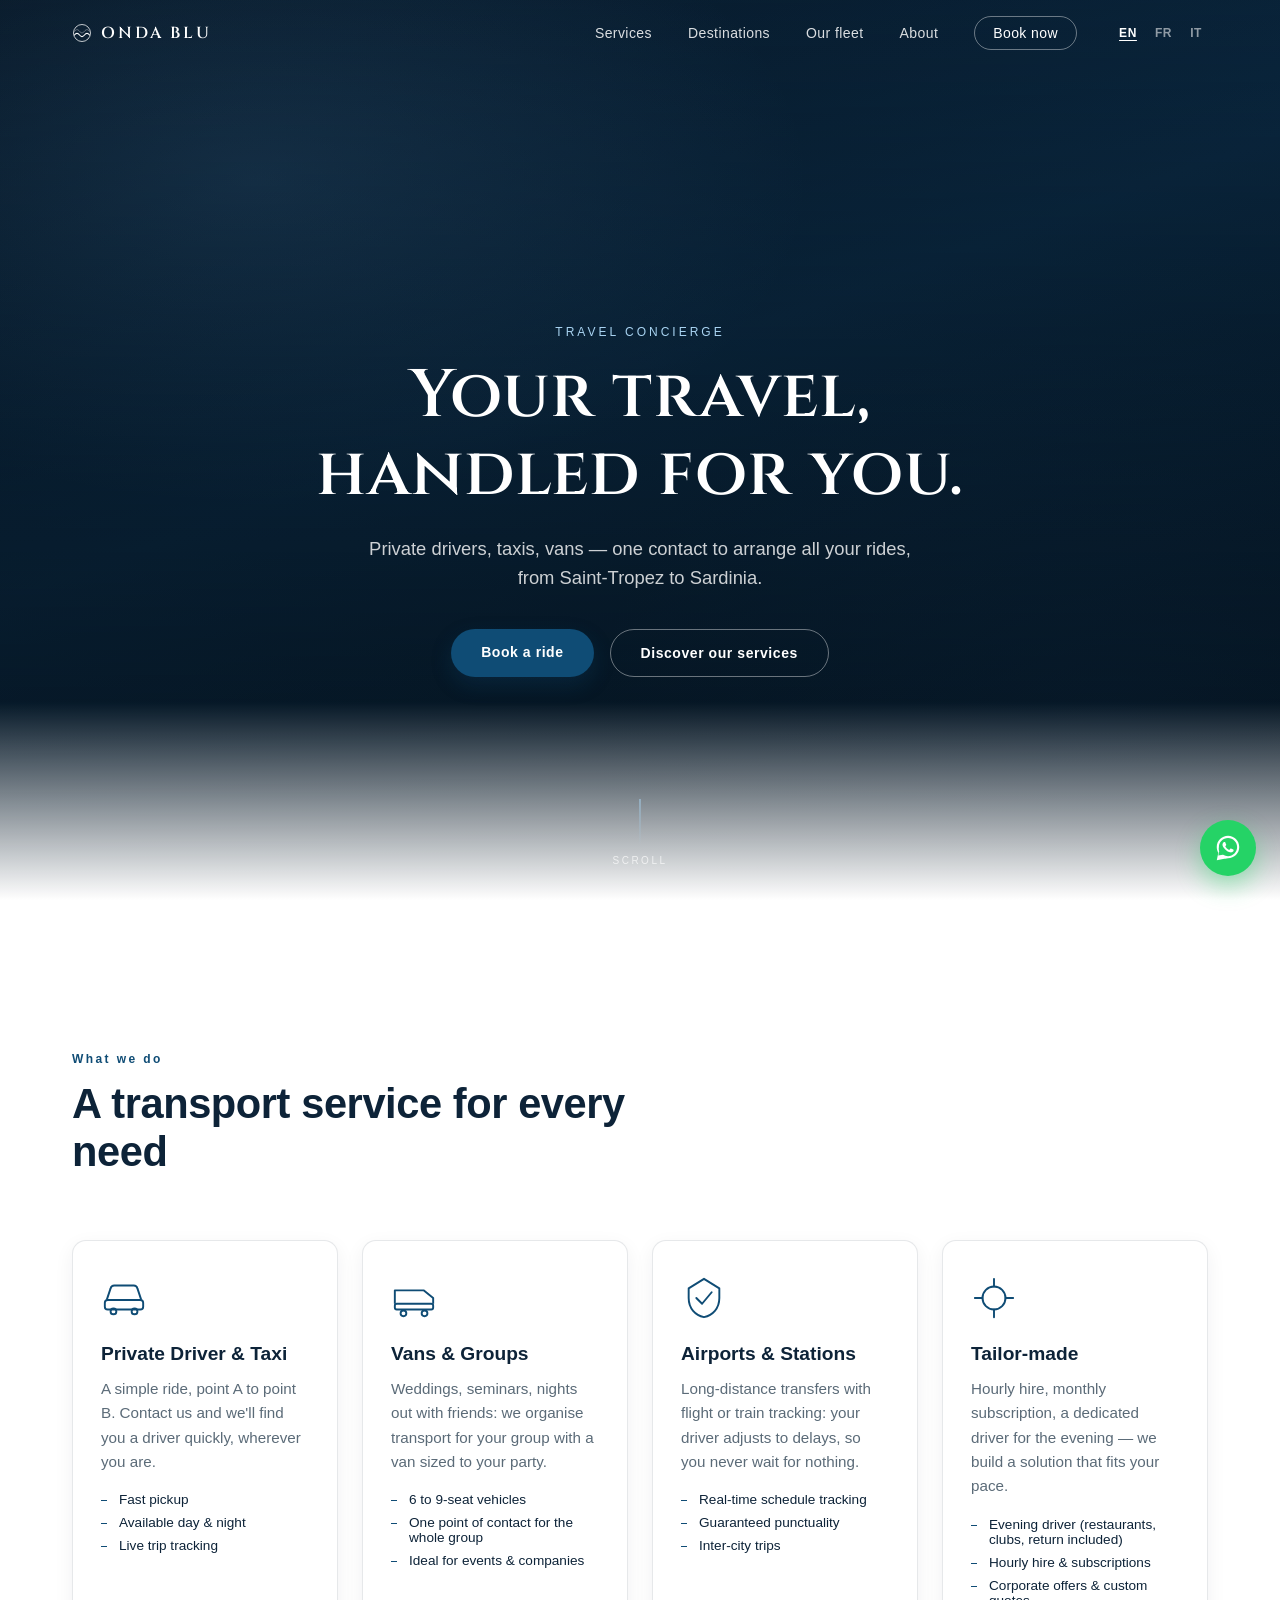
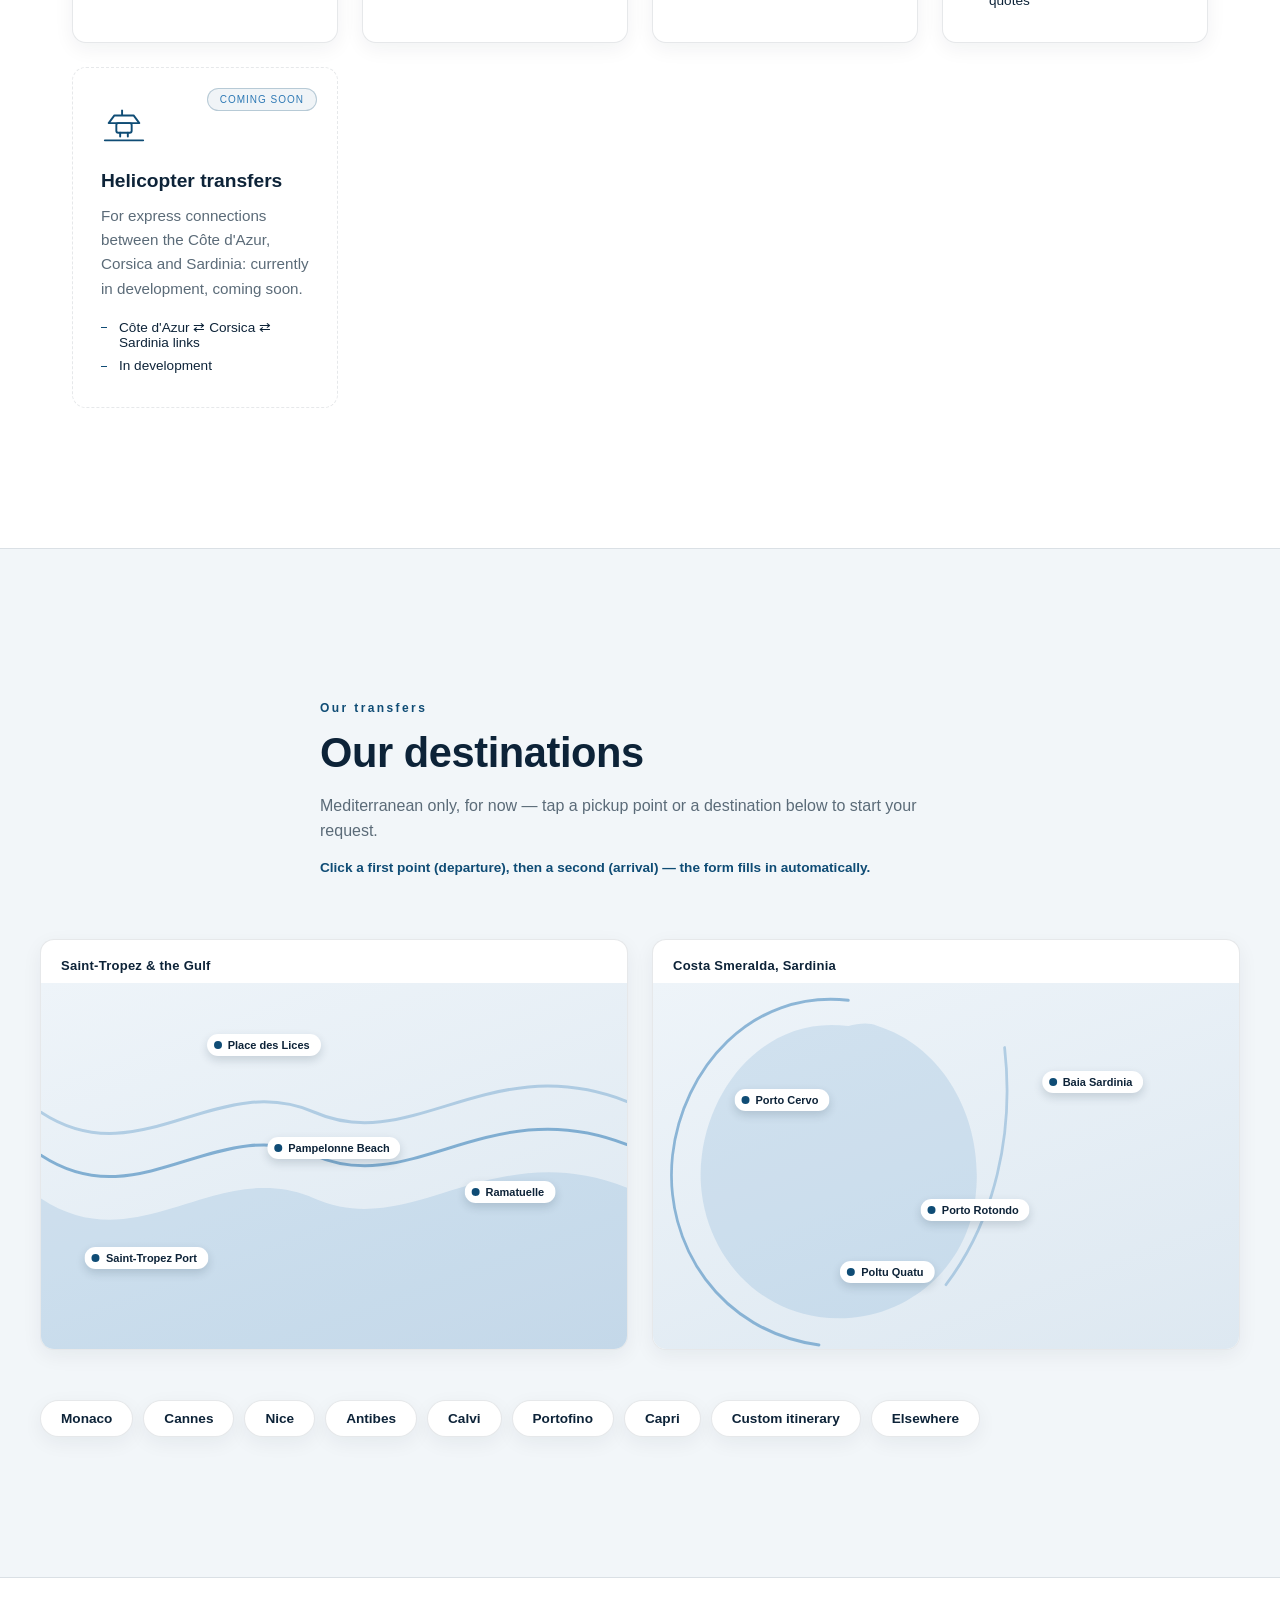
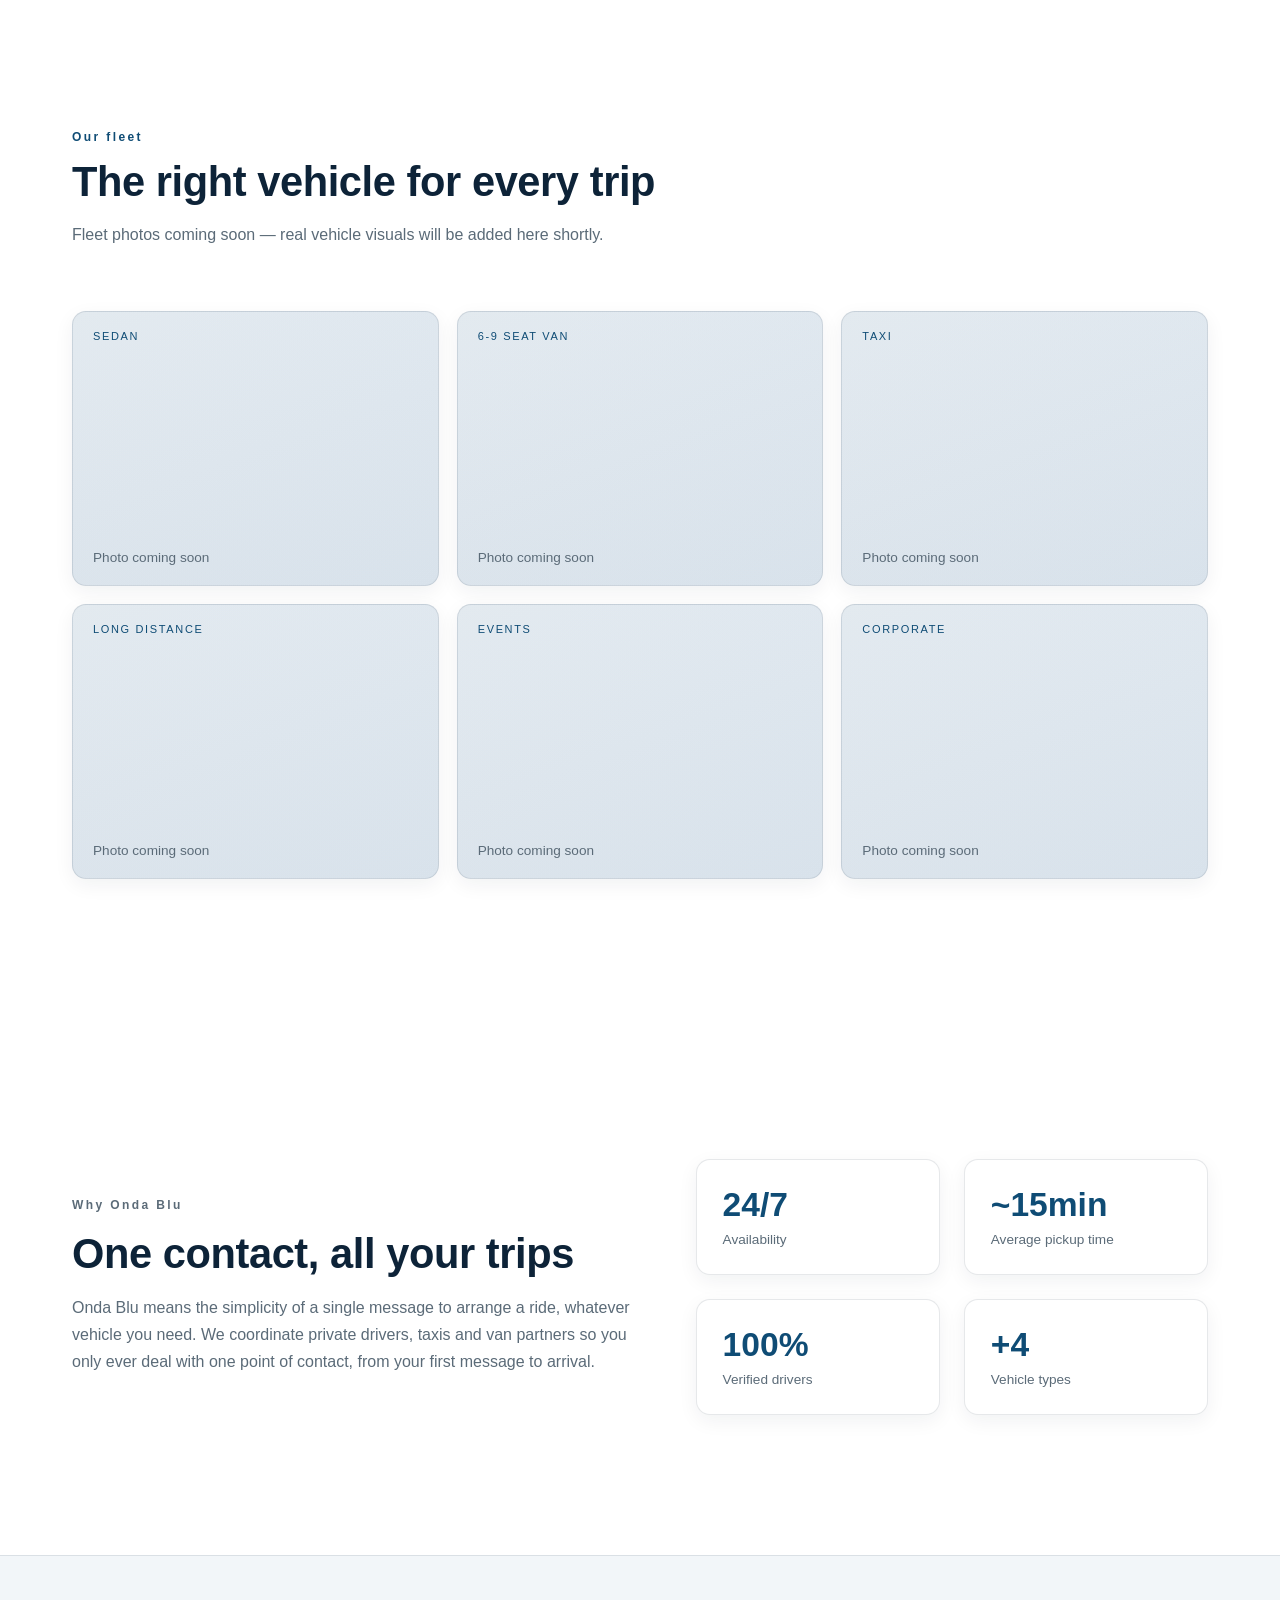
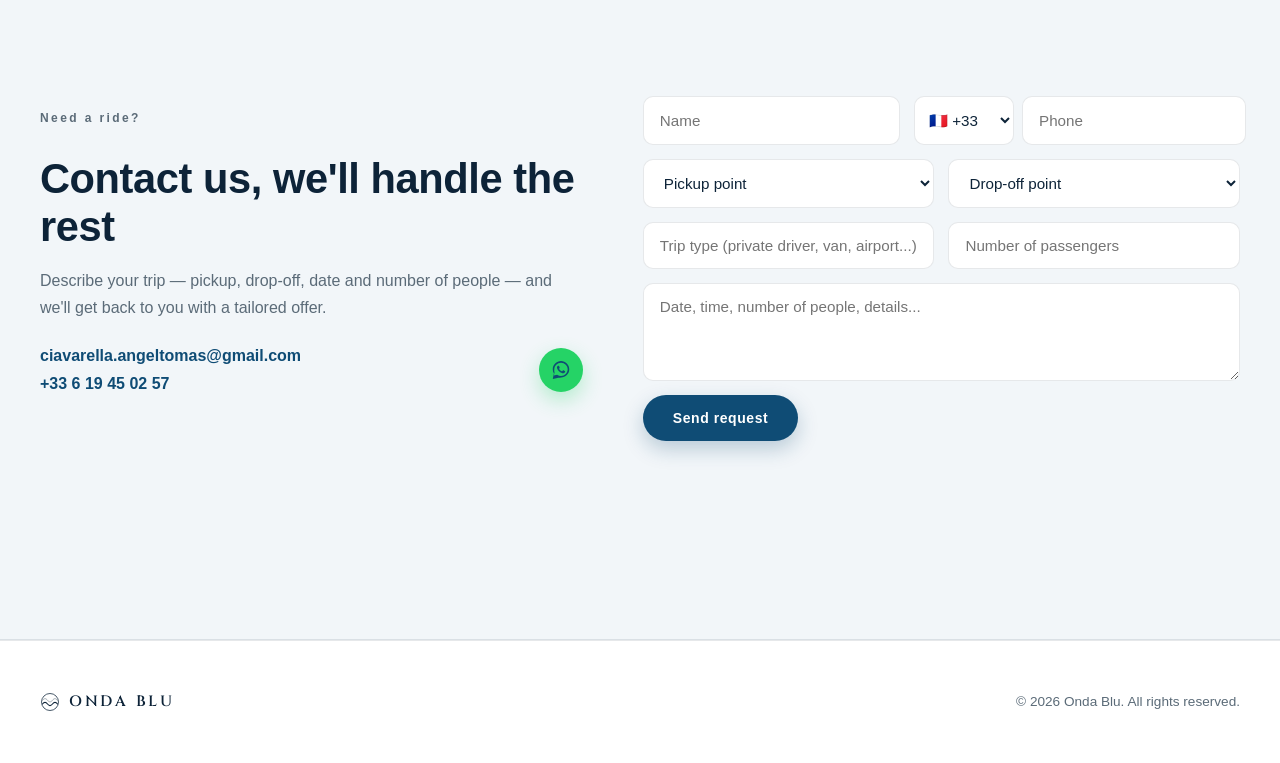
==== index.html @ b395321d "Add illustrated destination maps and zoom-to-point effect Restore a hand-drawn nautical style for th" ====
<!DOCTYPE html>
<html lang="en">
<head>
<meta charset="UTF-8">
<meta name="viewport" content="width=device-width, initial-scale=1.0">
<title>Onda Blu — Travel Concierge</title>
<meta name="description" content="Onda Blu: one contact to arrange all your rides — private driver, taxi, van, airport and long-distance transfers across the Mediterranean.">
<link rel="icon" href="data:,">
<link rel="preconnect" href="https://fonts.googleapis.com">
<link rel="preconnect" href="https://fonts.gstatic.com" crossorigin>
<link href="https://fonts.googleapis.com/css2?family=Cinzel:wght@500;600;700&display=swap" rel="stylesheet">
<link rel="stylesheet" href="css/style.css">
</head>
<body>

<nav id="navbar">
  <div class="nav-inner">
    <a href="#home" class="logo">
      <svg class="logo-mark" viewBox="0 0 40 40" fill="none"><circle cx="20" cy="20" r="17" stroke="currentColor" stroke-width="1.5"/><path d="M5 24c3.3-4.3 6.7-4.3 10 0s6.7 4.3 10 0 6.7-4.3 10 0" stroke="currentColor" stroke-width="2.1" fill="none" stroke-linecap="round"/><path d="M5 16.5c3.3-4.3 6.7-4.3 10 0s6.7 4.3 10 0 6.7-4.3 10 0" stroke="currentColor" stroke-width="1.4" fill="none" stroke-linecap="round" opacity="0.5"/></svg>
      ONDA BLU
    </a>
    <button id="nav-toggle" aria-label="Open menu">
      <span></span><span></span><span></span>
    </button>
    <ul id="nav-links">
      <li><a href="#services" data-i18n="nav.services">Services</a></li>
      <li><a href="#destinations" data-i18n="nav.destinations">Destinations</a></li>
      <li><a href="#flotte" data-i18n="nav.fleet">Our fleet</a></li>
      <li><a href="#about" data-i18n="nav.about">About</a></li>
      <li><a href="#contact" class="nav-cta" data-i18n="nav.cta">Book now</a></li>
      <li class="lang-switch">
        <button class="lang-btn" data-lang="en">EN</button>
        <button class="lang-btn" data-lang="fr">FR</button>
        <button class="lang-btn" data-lang="it">IT</button>
      </li>
    </ul>
  </div>
</nav>

<header id="home" class="hero">
  <div class="hero-bg" id="hero-bg"></div>
  <div class="hero-overlay"></div>
  <div class="hero-content">
    <p class="hero-kicker reveal" data-i18n="hero.kicker">TRAVEL CONCIERGE</p>
    <h1 class="reveal" data-i18n="hero.h1" data-i18n-html="1">Your travel,<br>handled for you.</h1>
    <p class="hero-sub reveal" data-i18n="hero.sub">Private drivers, taxis, vans — one contact to arrange all your
      rides, from Saint-Tropez to Sardinia.</p>
    <div class="hero-actions reveal">
      <a href="#contact" class="btn btn-primary" data-i18n="hero.btnPrimary">Book a ride</a>
      <a href="#services" class="btn btn-ghost" data-i18n="hero.btnGhost">Discover our services</a>
    </div>
  </div>
  <a href="#services" class="scroll-cue" aria-label="Scroll">
    <span class="scroll-line"></span>
    <span class="scroll-text" data-i18n="hero.scroll">SCROLL</span>
  </a>
</header>

<main>

  <section id="services" class="section">
    <div class="section-head reveal">
      <p class="eyebrow" data-i18n="services.eyebrow">What we do</p>
      <h2 data-i18n="services.h2">A transport service for every need</h2>
    </div>

    <div class="services-grid">

      <article class="service-card reveal">
        <div class="service-icon">
          <svg viewBox="0 0 48 48" fill="none"><path d="M6 26l4-12a4 4 0 0 1 4-3h20a4 4 0 0 1 4 3l4 12" stroke="currentColor" stroke-width="2" stroke-linejoin="round"/><rect x="4" y="26" width="40" height="10" rx="3" stroke="currentColor" stroke-width="2"/><circle cx="13" cy="38" r="3" stroke="currentColor" stroke-width="2"/><circle cx="35" cy="38" r="3" stroke="currentColor" stroke-width="2"/></svg>
        </div>
        <h3 data-i18n="services.card1.title">Private Driver &amp; Taxi</h3>
        <p data-i18n="services.card1.desc">A simple ride, point A to point B. Contact us and we'll find you a
          driver quickly, wherever you are.</p>
        <ul class="service-list">
          <li data-i18n="services.card1.li1">Fast pickup</li>
          <li data-i18n="services.card1.li2">Available day &amp; night</li>
          <li data-i18n="services.card1.li3">Live trip tracking</li>
        </ul>
      </article>

      <article class="service-card reveal">
        <div class="service-icon">
          <svg viewBox="0 0 48 48" fill="none"><path d="M4 30V16h30l10 8v6" stroke="currentColor" stroke-width="2" stroke-linejoin="round"/><rect x="4" y="30" width="40" height="6" rx="2" stroke="currentColor" stroke-width="2"/><circle cx="13" cy="40" r="3" stroke="currentColor" stroke-width="2"/><circle cx="35" cy="40" r="3" stroke="currentColor" stroke-width="2"/></svg>
        </div>
        <h3 data-i18n="services.card2.title">Vans &amp; Groups</h3>
        <p data-i18n="services.card2.desc">Weddings, seminars, nights out with friends: we organise transport for
          your group with a van sized to your party.</p>
        <ul class="service-list">
          <li data-i18n="services.card2.li1">6 to 9-seat vehicles</li>
          <li data-i18n="services.card2.li2">One point of contact for the whole group</li>
          <li data-i18n="services.card2.li3">Ideal for events &amp; companies</li>
        </ul>
      </article>

      <article class="service-card reveal">
        <div class="service-icon">
          <svg viewBox="0 0 48 48" fill="none"><path d="M24 4l16 10v10c0 11-7 18-16 20-9-2-16-9-16-20V14z" stroke="currentColor" stroke-width="2" stroke-linejoin="round"/><path d="M16 24l6 6 10-12" stroke="currentColor" stroke-width="2" stroke-linecap="round" stroke-linejoin="round"/></svg>
        </div>
        <h3 data-i18n="services.card3.title">Airports &amp; Stations</h3>
        <p data-i18n="services.card3.desc">Long-distance transfers with flight or train tracking: your driver
          adjusts to delays, so you never wait for nothing.</p>
        <ul class="service-list">
          <li data-i18n="services.card3.li1">Real-time schedule tracking</li>
          <li data-i18n="services.card3.li2">Guaranteed punctuality</li>
          <li data-i18n="services.card3.li3">Inter-city trips</li>
        </ul>
      </article>

      <article class="service-card reveal">
        <div class="service-icon">
          <svg viewBox="0 0 48 48" fill="none"><path d="M24 4v8M24 36v8M4 24h8M36 24h8" stroke="currentColor" stroke-width="2" stroke-linecap="round"/><circle cx="24" cy="24" r="12" stroke="currentColor" stroke-width="2"/></svg>
        </div>
        <h3 data-i18n="services.card4.title">Tailor-made</h3>
        <p data-i18n="services.card4.desc">Hourly hire, monthly subscription, a dedicated driver for the evening
          — we build a solution that fits your pace.</p>
        <ul class="service-list">
          <li data-i18n="services.card4.li1">Evening driver (restaurants, clubs, return included)</li>
          <li data-i18n="services.card4.li2">Hourly hire &amp; subscriptions</li>
          <li data-i18n="services.card4.li3">Corporate offers &amp; custom quotes</li>
        </ul>
      </article>

      <article class="service-card service-card-soon reveal">
        <span class="badge-soon" data-i18n="services.card5.badge">Coming soon</span>
        <div class="service-icon">
          <svg viewBox="0 0 48 48" fill="none"><path d="M22 8v6M14 14h20l6 8H8l6-8z" stroke="currentColor" stroke-width="2" stroke-linejoin="round"/><rect x="16" y="22" width="16" height="10" rx="2" stroke="currentColor" stroke-width="2"/><path d="M4 40h40M20 32v4M28 32v4" stroke="currentColor" stroke-width="2" stroke-linecap="round"/></svg>
        </div>
        <h3 data-i18n="services.card5.title">Helicopter transfers</h3>
        <p data-i18n="services.card5.desc">For express connections between the Côte d'Azur, Corsica and Sardinia:
          currently in development, coming soon.</p>
        <ul class="service-list">
          <li data-i18n="services.card5.li1">Côte d'Azur ⇄ Corsica ⇄ Sardinia links</li>
          <li data-i18n="services.card5.li2">In development</li>
        </ul>
      </article>

    </div>
  </section>

  <section id="destinations" class="section section-dark">
    <div class="section-head reveal">
      <p class="eyebrow" data-i18n="destinations.eyebrow">Our transfers</p>
      <h2 data-i18n="destinations.h2">Our destinations</h2>
      <p class="section-sub" data-i18n="destinations.sub">Mediterranean only, for now — tap a pickup point or a
        destination below to start your request.</p>
      <p class="section-hint" id="route-hint" data-i18n="destinations.hint">Click a first point (departure), then a
        second (arrival) — the form fills in automatically.</p>
    </div>

    <div class="maps-grid">

      <div class="map-panel reveal">
        <p class="map-panel-title" data-i18n="map.sttropez.title">Saint-Tropez &amp; the Gulf</p>
        <div class="map-panel-body">
          <svg class="map-bg" viewBox="0 0 300 170" preserveAspectRatio="none">
            <path class="map-land" d="M0,100 C50,130 90,80 140,100 C190,120 230,70 300,95 L300,170 L0,170 Z"/>
            <path class="map-contour" d="M0,80 C50,110 90,60 140,80 C190,100 230,50 300,75" opacity="0.55"/>
            <path class="map-contour" d="M0,60 C50,90 90,40 140,60 C190,80 230,30 300,55" opacity="0.3"/>
          </svg>
          <svg class="map-route" viewBox="0 0 300 170" preserveAspectRatio="none"></svg>
          <div class="map-pins">
            <button type="button" class="map-pin" style="left:18%;top:78%"><i></i><span data-i18n="map.sttropez.pin1">Saint-Tropez Port</span></button>
            <button type="button" class="map-pin" style="left:50%;top:48%"><i></i><span data-i18n="map.sttropez.pin2">Pampelonne Beach</span></button>
            <button type="button" class="map-pin" style="left:38%;top:20%"><i></i><span data-i18n="map.sttropez.pin3">Place des Lices</span></button>
            <button type="button" class="map-pin" style="left:80%;top:60%"><i></i><span data-i18n="map.sttropez.pin4">Ramatuelle</span></button>
          </div>
        </div>
      </div>

      <div class="map-panel reveal">
        <p class="map-panel-title" data-i18n="map.sardinia.title">Costa Smeralda, Sardinia</p>
        <div class="map-panel-body">
          <svg class="map-bg" viewBox="0 0 300 170" preserveAspectRatio="none">
            <path class="map-land" d="M100,20 C60,15 30,45 25,80 C20,115 45,150 85,155 C125,160 160,135 165,100 C170,65 150,30 115,20 C110,18 105,19 100,20 Z"/>
            <path class="map-contour" d="M100,8 C50,3 15,40 10,80 C5,122 35,162 85,168" opacity="0.5"/>
            <path class="map-contour" d="M180,30 C185,70 175,110 150,140" opacity="0.3"/>
          </svg>
          <svg class="map-route" viewBox="0 0 300 170" preserveAspectRatio="none"></svg>
          <div class="map-pins">
            <button type="button" class="map-pin" style="left:22%;top:35%"><i></i><span data-i18n="map.sardinia.pin1">Porto Cervo</span></button>
            <button type="button" class="map-pin" style="left:55%;top:65%"><i></i><span data-i18n="map.sardinia.pin2">Porto Rotondo</span></button>
            <button type="button" class="map-pin" style="left:75%;top:30%"><i></i><span data-i18n="map.sardinia.pin3">Baia Sardinia</span></button>
            <button type="button" class="map-pin" style="left:40%;top:82%"><i></i><span data-i18n="map.sardinia.pin4">Poltu Quatu</span></button>
          </div>
        </div>
      </div>

    </div>

    <p class="route-summary" id="route-summary" aria-live="polite"></p>
    <a class="route-whatsapp-btn" id="route-whatsapp" href="#" target="_blank" rel="noopener" style="display:none">
      <svg viewBox="0 0 32 32" fill="currentColor" aria-hidden="true"><path d="M16.02 3C9.4 3 4 8.37 4 15c0 2.23.62 4.32 1.68 6.11L4 29l8.1-1.63A11.9 11.9 0 0 0 16.02 27C22.63 27 28 21.63 28 15S22.63 3 16.02 3zm0 21.7c-1.9 0-3.68-.5-5.22-1.4l-.37-.22-4.8.97 1-4.68-.24-.38A9.63 9.63 0 0 1 6.3 15c0-5.36 4.36-9.7 9.72-9.7 5.36 0 9.7 4.34 9.7 9.7 0 5.36-4.34 9.7-9.7 9.7zm5.3-7.25c-.29-.15-1.71-.85-1.98-.94-.27-.1-.46-.15-.66.14-.2.29-.75.94-.92 1.13-.17.2-.34.22-.63.08-.29-.15-1.22-.45-2.32-1.44-.86-.76-1.44-1.7-1.6-1.99-.17-.29-.02-.44.13-.59.13-.13.29-.34.44-.51.15-.17.2-.29.29-.48.1-.2.05-.37-.02-.51-.07-.15-.66-1.6-.9-2.19-.24-.57-.48-.5-.66-.5-.17-.01-.37-.01-.56-.01s-.51.07-.78.37c-.27.29-1.02 1-1.02 2.45s1.05 2.84 1.19 3.04c.15.2 2.07 3.16 5.02 4.43.7.3 1.25.48 1.68.62.7.22 1.34.19 1.85.11.56-.08 1.71-.7 1.95-1.37.24-.68.24-1.26.17-1.38-.07-.12-.26-.19-.55-.34z"/></svg>
      <span data-i18n="route.whatsappCta">Send this request on WhatsApp</span>
    </a>

    <div class="dest-chips">
      <button type="button" class="dest-chip" data-select-to="Monaco">Monaco</button>
      <button type="button" class="dest-chip" data-select-to="Cannes">Cannes</button>
      <button type="button" class="dest-chip" data-select-to="Nice">Nice</button>
      <button type="button" class="dest-chip" data-select-to="Antibes">Antibes</button>
      <button type="button" class="dest-chip" data-select-to="Calvi">Calvi</button>
      <button type="button" class="dest-chip" data-select-to="Portofino">Portofino</button>
      <button type="button" class="dest-chip" data-select-to="Capri">Capri</button>
      <button type="button" class="dest-chip" data-fill-subject data-i18n="dest.itinerary.title">Custom itinerary</button>
      <button type="button" class="dest-chip" data-fill-subject data-i18n="dest.elsewhere.title">Elsewhere</button>
    </div>
  </section>

  <section id="flotte" class="section">
    <div class="section-head reveal">
      <p class="eyebrow" data-i18n="flotte.eyebrow">Our fleet</p>
      <h2 data-i18n="flotte.h2">The right vehicle for every trip</h2>
      <p class="section-sub" data-i18n="flotte.sub">Fleet photos coming soon — real vehicle visuals will be added
        here shortly.</p>
    </div>

    <div class="gallery">
      <button class="gallery-item reveal" data-index="0"><span class="gallery-tag" data-i18n="flotte.tag1">Sedan</span><span class="gallery-placeholder" data-i18n="flotte.placeholder">Photo coming soon</span></button>
      <button class="gallery-item reveal" data-index="1"><span class="gallery-tag" data-i18n="flotte.tag2">6-9 seat Van</span><span class="gallery-placeholder" data-i18n="flotte.placeholder">Photo coming soon</span></button>
      <button class="gallery-item reveal" data-index="2"><span class="gallery-tag" data-i18n="flotte.tag3">Taxi</span><span class="gallery-placeholder" data-i18n="flotte.placeholder">Photo coming soon</span></button>
      <button class="gallery-item reveal" data-index="3"><span class="gallery-tag" data-i18n="flotte.tag4">Long distance</span><span class="gallery-placeholder" data-i18n="flotte.placeholder">Photo coming soon</span></button>
      <button class="gallery-item reveal" data-index="4"><span class="gallery-tag" data-i18n="flotte.tag5">Events</span><span class="gallery-placeholder" data-i18n="flotte.placeholder">Photo coming soon</span></button>
      <button class="gallery-item reveal" data-index="5"><span class="gallery-tag" data-i18n="flotte.tag6">Corporate</span><span class="gallery-placeholder" data-i18n="flotte.placeholder">Photo coming soon</span></button>
    </div>
  </section>

  <section id="about" class="section">
    <div class="about-grid">
      <div class="about-text reveal">
        <p class="eyebrow" data-i18n="about.eyebrow">Why Onda Blu</p>
        <h2 data-i18n="about.h2">One contact, all your trips</h2>
        <p data-i18n="about.p">Onda Blu means the simplicity of a single message to arrange a ride, whatever
          vehicle you need. We coordinate private drivers, taxis and van partners so you only ever deal with
          one point of contact, from your first message to arrival.</p>
      </div>
      <div class="stats reveal">
        <div class="stat">
          <span class="stat-num">24/7</span>
          <span class="stat-label" data-i18n="about.stat1">Availability</span>
        </div>
        <div class="stat">
          <span class="stat-num">~15min</span>
          <span class="stat-label" data-i18n="about.stat2">Average pickup time</span>
        </div>
        <div class="stat">
          <span class="stat-num">100%</span>
          <span class="stat-label" data-i18n="about.stat3">Verified drivers</span>
        </div>
        <div class="stat">
          <span class="stat-num">+4</span>
          <span class="stat-label" data-i18n="about.stat4">Vehicle types</span>
        </div>
      </div>
    </div>
  </section>

  <section id="contact" class="section section-dark">
    <div class="contact-grid">
      <div class="contact-text reveal">
        <p class="eyebrow" data-i18n="contact.eyebrow">Need a ride?</p>
        <h2 data-i18n="contact.h2">Contact us, we'll handle the rest</h2>
        <p data-i18n="contact.p">Describe your trip — pickup, drop-off, date and number of people — and we'll
          get back to you with a tailored offer.</p>
        <div class="contact-info contact-info-row">
          <div class="contact-info-text">
            <a href="mailto:ciavarella.angeltomas@gmail.com">ciavarella.angeltomas@gmail.com</a>
            <a href="tel:+33619450257">+33 6 19 45 02 57</a>
          </div>
          <a class="whatsapp-bubble" href="https://wa.me/33619450257?text=Hello%2C%20I%20need%20a%20ride" target="_blank" rel="noopener" data-i18n-aria="contact.whatsappAria" aria-label="Contact us on WhatsApp">
            <svg viewBox="0 0 32 32" fill="currentColor" aria-hidden="true"><path d="M16.02 3C9.4 3 4 8.37 4 15c0 2.23.62 4.32 1.68 6.11L4 29l8.1-1.63A11.9 11.9 0 0 0 16.02 27C22.63 27 28 21.63 28 15S22.63 3 16.02 3zm0 21.7c-1.9 0-3.68-.5-5.22-1.4l-.37-.22-4.8.97 1-4.68-.24-.38A9.63 9.63 0 0 1 6.3 15c0-5.36 4.36-9.7 9.72-9.7 5.36 0 9.7 4.34 9.7 9.7 0 5.36-4.34 9.7-9.7 9.7zm5.3-7.25c-.29-.15-1.71-.85-1.98-.94-.27-.1-.46-.15-.66.14-.2.29-.75.94-.92 1.13-.17.2-.34.22-.63.08-.29-.15-1.22-.45-2.32-1.44-.86-.76-1.44-1.7-1.6-1.99-.17-.29-.02-.44.13-.59.13-.13.29-.34.44-.51.15-.17.2-.29.29-.48.1-.2.05-.37-.02-.51-.07-.15-.66-1.6-.9-2.19-.24-.57-.48-.5-.66-.5-.17-.01-.37-.01-.56-.01s-.51.07-.78.37c-.27.29-1.02 1-1.02 2.45s1.05 2.84 1.19 3.04c.15.2 2.07 3.16 5.02 4.43.7.3 1.25.48 1.68.62.7.22 1.34.19 1.85.11.56-.08 1.71-.7 1.95-1.37.24-.68.24-1.26.17-1.38-.07-.12-.26-.19-.55-.34z"/></svg>
          </a>
        </div>
      </div>
      <form class="contact-form reveal" id="contact-form">
        <div class="form-row">
          <input type="text" name="name" data-i18n-placeholder="form.name" placeholder="Name" required>
          <div class="phone-group">
            <select name="phoneCountry" aria-label="Country code">
              <option value="+33" selected>🇫🇷 +33</option>
              <option value="+377">🇲🇨 +377</option>
              <option value="+39">🇮🇹 +39</option>
              <option value="+44">🇬🇧 +44</option>
              <option value="+41">🇨🇭 +41</option>
              <option value="+49">🇩🇪 +49</option>
              <option value="+32">🇧🇪 +32</option>
              <option value="+31">🇳🇱 +31</option>
              <option value="+34">🇪🇸 +34</option>
              <option value="+1">🇺🇸 +1</option>
              <option value="+971">🇦🇪 +971</option>
              <option value="+7">🇷🇺 +7</option>
            </select>
            <input type="tel" name="phone" data-i18n-placeholder="form.phone" placeholder="Phone" required>
          </div>
        </div>
        <div class="form-row">
          <select name="from" required>
            <option value="" data-i18n="form.fromPlaceholder">Pickup point</option>
            <optgroup data-i18n-label="map.sttropez.title" label="Saint-Tropez &amp; the Gulf">
              <option data-i18n="map.sttropez.pin1">Saint-Tropez Port</option>
              <option data-i18n="map.sttropez.pin2">Pampelonne Beach</option>
              <option data-i18n="map.sttropez.pin3">Place des Lices</option>
              <option data-i18n="map.sttropez.pin4">Ramatuelle</option>
            </optgroup>
            <optgroup data-i18n-label="map.sardinia.title" label="Costa Smeralda, Sardinia">
              <option data-i18n="map.sardinia.pin1">Porto Cervo</option>
              <option data-i18n="map.sardinia.pin2">Porto Rotondo</option>
              <option data-i18n="map.sardinia.pin3">Baia Sardinia</option>
              <option data-i18n="map.sardinia.pin4">Poltu Quatu</option>
            </optgroup>
            <optgroup data-i18n-label="form.optgroupOtherPorts" label="Other ports">
              <option>Monaco</option>
              <option>Cannes</option>
              <option>Nice</option>
              <option>Antibes</option>
              <option>Calvi</option>
              <option>Portofino</option>
              <option>Capri</option>
            </optgroup>
            <optgroup data-i18n-label="form.optgroupOther" label="Other">
              <option data-i18n="form.otherOption">Other (please specify below)</option>
            </optgroup>
          </select>
          <select name="to" required>
            <option value="" data-i18n="form.toPlaceholder">Drop-off point</option>
            <optgroup data-i18n-label="map.sttropez.title" label="Saint-Tropez &amp; the Gulf">
              <option data-i18n="map.sttropez.pin1">Saint-Tropez Port</option>
              <option data-i18n="map.sttropez.pin2">Pampelonne Beach</option>
              <option data-i18n="map.sttropez.pin3">Place des Lices</option>
              <option data-i18n="map.sttropez.pin4">Ramatuelle</option>
            </optgroup>
            <optgroup data-i18n-label="map.sardinia.title" label="Costa Smeralda, Sardinia">
              <option data-i18n="map.sardinia.pin1">Porto Cervo</option>
              <option data-i18n="map.sardinia.pin2">Porto Rotondo</option>
              <option data-i18n="map.sardinia.pin3">Baia Sardinia</option>
              <option data-i18n="map.sardinia.pin4">Poltu Quatu</option>
            </optgroup>
            <optgroup data-i18n-label="form.optgroupOtherPorts" label="Other ports">
              <option>Monaco</option>
              <option>Cannes</option>
              <option>Nice</option>
              <option>Antibes</option>
              <option>Calvi</option>
              <option>Portofino</option>
              <option>Capri</option>
            </optgroup>
            <optgroup data-i18n-label="form.optgroupOther" label="Other">
              <option data-i18n="form.otherOption">Other (please specify below)</option>
            </optgroup>
          </select>
        </div>
        <div class="form-row">
          <input type="text" name="subject" data-i18n-placeholder="form.subject" placeholder="Trip type (private driver, van, airport...)">
          <input type="number" name="passengers" min="1" data-i18n-placeholder="form.passengers" placeholder="Number of passengers">
        </div>
        <textarea name="message" rows="4" data-i18n-placeholder="form.message" placeholder="Date, time, number of people, details..." required></textarea>
        <button type="submit" class="btn btn-primary" data-i18n="form.submit">Send request</button>
        <p class="form-note" id="form-note"></p>
      </form>
    </div>
  </section>

</main>

<footer class="footer">
  <div class="footer-inner">
    <span class="logo">
      <svg class="logo-mark" viewBox="0 0 40 40" fill="none"><circle cx="20" cy="20" r="17" stroke="currentColor" stroke-width="1.5"/><path d="M5 24c3.3-4.3 6.7-4.3 10 0s6.7 4.3 10 0 6.7-4.3 10 0" stroke="currentColor" stroke-width="2.1" fill="none" stroke-linecap="round"/><path d="M5 16.5c3.3-4.3 6.7-4.3 10 0s6.7 4.3 10 0 6.7-4.3 10 0" stroke="currentColor" stroke-width="1.4" fill="none" stroke-linecap="round" opacity="0.5"/></svg>
      ONDA BLU
    </span>
    <p>&copy; <span id="year"></span> <span data-i18n="footer.rights">Onda Blu. All rights reserved.</span></p>
  </div>
</footer>

<div class="lightbox" id="lightbox">
  <button class="lightbox-close" id="lightbox-close" aria-label="Close">&times;</button>
  <div class="lightbox-content">
    <span class="gallery-placeholder" data-i18n="flotte.placeholder">Photo coming soon</span>
  </div>
</div>

<a class="whatsapp-float" href="https://wa.me/33619450257?text=Hello%2C%20I%20need%20a%20ride" target="_blank" rel="noopener" data-i18n-aria="contact.whatsappAria" aria-label="Contact us on WhatsApp">
  <svg viewBox="0 0 32 32" fill="currentColor" aria-hidden="true"><path d="M16.02 3C9.4 3 4 8.37 4 15c0 2.23.62 4.32 1.68 6.11L4 29l8.1-1.63A11.9 11.9 0 0 0 16.02 27C22.63 27 28 21.63 28 15S22.63 3 16.02 3zm0 21.7c-1.9 0-3.68-.5-5.22-1.4l-.37-.22-4.8.97 1-4.68-.24-.38A9.63 9.63 0 0 1 6.3 15c0-5.36 4.36-9.7 9.72-9.7 5.36 0 9.7 4.34 9.7 9.7 0 5.36-4.34 9.7-9.7 9.7zm5.3-7.25c-.29-.15-1.71-.85-1.98-.94-.27-.1-.46-.15-.66.14-.2.29-.75.94-.92 1.13-.17.2-.34.22-.63.08-.29-.15-1.22-.45-2.32-1.44-.86-.76-1.44-1.7-1.6-1.99-.17-.29-.02-.44.13-.59.13-.13.29-.34.44-.51.15-.17.2-.29.29-.48.1-.2.05-.37-.02-.51-.07-.15-.66-1.6-.9-2.19-.24-.57-.48-.5-.66-.5-.17-.01-.37-.01-.56-.01s-.51.07-.78.37c-.27.29-1.02 1-1.02 2.45s1.05 2.84 1.19 3.04c.15.2 2.07 3.16 5.02 4.43.7.3 1.25.48 1.68.62.7.22 1.34.19 1.85.11.56-.08 1.71-.7 1.95-1.37.24-.68.24-1.26.17-1.38-.07-.12-.26-.19-.55-.34z"/></svg>
</a>

<script src="js/i18n.js"></script>
<script src="js/main.js"></script>
</body>
</html>
---- css/style.css ----
:root {
  --bg: #ffffff;
  --bg-alt: #f2f6f9;
  --text: #0d2338;
  --muted: #5b6b78;
  --accent: #0f4c75;
  --accent-soft: #2f7ab5;
  --line: rgba(13,35,56,0.10);
  --shadow: 0 6px 20px rgba(13,35,56,0.06);
  --shadow-hover: 0 16px 32px rgba(13,35,56,0.10);
  --radius: 14px;
  --ease: cubic-bezier(.16,.84,.44,1);
}

* { box-sizing: border-box; }
html { scroll-behavior: smooth; }

body {
  margin: 0;
  background: var(--bg);
  color: var(--text);
  font-family: "Helvetica Neue", Arial, sans-serif;
  overflow-x: hidden;
}

a { color: inherit; text-decoration: none; }
ul { list-style: none; margin: 0; padding: 0; }

/* ---------- Nav ---------- */
#navbar {
  position: fixed;
  top: 0; left: 0; right: 0;
  z-index: 100;
  padding: 22px 0;
  color: #fff;
  transition: background .4s var(--ease), padding .4s var(--ease), border-color .4s var(--ease), color .4s var(--ease);
  border-bottom: 1px solid transparent;
}
#navbar.scrolled {
  background: rgba(255,255,255,0.92);
  backdrop-filter: blur(10px);
  padding: 14px 0;
  border-color: var(--line);
  color: var(--text);
  box-shadow: 0 2px 20px rgba(13,35,56,0.05);
}
.nav-inner {
  max-width: 1200px;
  margin: 0 auto;
  padding: 0 32px;
  display: flex;
  align-items: center;
  justify-content: space-between;
}
.logo {
  display: inline-flex;
  align-items: center;
  gap: 9px;
  font-family: "Cinzel", serif;
  font-weight: 600;
  letter-spacing: 0.18em;
  font-size: 16px;
  color: inherit;
}
.logo-mark {
  width: 20px;
  height: 20px;
  color: inherit;
  flex-shrink: 0;
}
.footer .logo { font-size: 15px; color: var(--text); }

#nav-links {
  display: flex;
  gap: 36px;
  align-items: center;
}
#nav-links a {
  font-size: 14px;
  letter-spacing: 0.03em;
  color: rgba(255,255,255,0.85);
  transition: color .25s;
}
#navbar.scrolled #nav-links a { color: var(--muted); }
#nav-links a:hover { color: #fff; }
#navbar.scrolled #nav-links a:hover { color: var(--text); }
.nav-cta {
  border: 1px solid rgba(255,255,255,0.4);
  padding: 8px 18px;
  border-radius: 999px;
  color: #fff !important;
}
#navbar.scrolled .nav-cta { border-color: var(--line); color: var(--text) !important; }
.nav-cta:hover { border-color: var(--accent-soft); }

#nav-toggle {
  display: none;
  flex-direction: column;
  gap: 5px;
  background: none;
  border: none;
  cursor: pointer;
  padding: 6px;
}
#nav-toggle span {
  width: 22px; height: 2px; background: currentColor;
}

/* Language switch */
.lang-switch {
  display: flex;
  align-items: center;
  gap: 6px;
  font-size: 12px;
  letter-spacing: 0.05em;
}
.lang-btn {
  background: none;
  border: none;
  padding: 4px 6px;
  cursor: pointer;
  color: inherit;
  opacity: 0.55;
  font: inherit;
  font-size: 12px;
  font-weight: 600;
  letter-spacing: 0.05em;
  transition: opacity .2s;
}
.lang-btn:hover { opacity: 0.85; }
.lang-btn.active { opacity: 1; text-decoration: underline; text-underline-offset: 3px; }

/* ---------- Hero ---------- */
.hero {
  position: relative;
  min-height: 100svh;
  display: flex;
  align-items: center;
  justify-content: center;
  text-align: center;
  overflow: hidden;
  color: #fff;
}
.hero-bg {
  position: absolute;
  inset: -10% -10% -10% -10%;
  background:
    radial-gradient(60% 50% at 25% 25%, rgba(90,150,200,0.20), transparent 60%),
    radial-gradient(55% 60% at 80% 75%, rgba(20,60,100,0.28), transparent 60%),
    linear-gradient(160deg, #071523 0%, #0b2a44 45%, #04101a 100%);
  will-change: transform;
}
.hero-overlay {
  position: absolute; inset: 0;
  background: linear-gradient(180deg, rgba(4,16,26,0.15) 0%, rgba(4,16,26,0.6) 78%, var(--bg) 100%);
}
.hero-content {
  position: relative;
  z-index: 2;
  max-width: 780px;
  padding: 90px 24px 0;
}
.hero-kicker {
  font-size: 12px;
  letter-spacing: 0.25em;
  color: #a9d4f2;
  margin-bottom: 18px;
}
.hero h1 {
  font-family: "Cinzel", serif;
  font-size: clamp(2.2rem, 5.6vw, 4.2rem);
  line-height: 1.15;
  margin: 0 0 22px;
  font-weight: 600;
  letter-spacing: 0.01em;
  color: #fff;
}
.hero-sub {
  font-size: clamp(1rem, 1.6vw, 1.15rem);
  color: rgba(255,255,255,0.8);
  max-width: 560px;
  margin: 0 auto 36px;
  line-height: 1.6;
}
.hero-actions {
  display: flex;
  gap: 16px;
  justify-content: center;
  flex-wrap: wrap;
}

.btn {
  display: inline-block;
  padding: 15px 30px;
  border-radius: 999px;
  font-size: 14px;
  letter-spacing: 0.04em;
  font-weight: 600;
  transition: transform .3s var(--ease), background .3s, border-color .3s, opacity .3s, box-shadow .3s;
}
.btn-primary {
  background: var(--accent);
  color: #fff;
  box-shadow: 0 8px 20px rgba(15,76,117,0.25);
}
.btn-primary:hover { transform: translateY(-2px); opacity: 0.94; }
.btn-ghost {
  border: 1px solid rgba(255,255,255,0.4);
  color: #fff;
}
.btn-ghost:hover { border-color: #fff; transform: translateY(-2px); }

.scroll-cue {
  position: absolute;
  bottom: 34px; left: 50%;
  transform: translateX(-50%);
  display: flex; flex-direction: column; align-items: center; gap: 10px;
  z-index: 2;
  color: rgba(255,255,255,0.7);
}
.scroll-line {
  width: 1px; height: 46px;
  background: linear-gradient(#a9d4f2, transparent);
  animation: scrollcue 1.8s ease-in-out infinite;
}
.scroll-text { font-size: 10px; letter-spacing: 0.25em; }
@keyframes scrollcue {
  0%,100% { transform: scaleY(1); opacity: .6; }
  50% { transform: scaleY(0.5); opacity: 1; }
}

/* ---------- Sections ---------- */
.section {
  padding: 140px 32px;
  max-width: 1200px;
  margin: 0 auto;
}
.section-dark {
  max-width: none;
  background: var(--bg-alt);
  border-top: 1px solid var(--line);
  border-bottom: 1px solid var(--line);
}
.section-dark > * { max-width: 1200px; margin-left: auto; margin-right: auto; }

.section-head { max-width: 640px; margin-bottom: 64px; }
.eyebrow {
  font-size: 12px;
  letter-spacing: 0.2em;
  color: var(--accent);
  margin-bottom: 14px;
  font-weight: 600;
}
.section-head h2, .about-text h2, .contact-text h2 {
  font-size: clamp(1.8rem, 3.4vw, 2.6rem);
  font-weight: 600;
  margin: 0 0 14px;
  letter-spacing: -0.01em;
}
.section-sub { color: var(--muted); line-height: 1.6; }

/* Services */
.services-grid {
  display: grid;
  grid-template-columns: repeat(auto-fit, minmax(250px, 1fr));
  gap: 24px;
}
.service-card {
  background: #fff;
  border: 1px solid var(--line);
  border-radius: var(--radius);
  padding: 34px 28px;
  box-shadow: var(--shadow);
  transition: transform .4s var(--ease), border-color .4s, box-shadow .4s;
}
.service-card:hover {
  transform: translateY(-6px);
  border-color: rgba(15,76,117,0.3);
  box-shadow: var(--shadow-hover);
}
.service-icon {
  width: 46px; height: 46px;
  color: var(--accent);
  margin-bottom: 22px;
}
.service-icon svg { width: 100%; height: 100%; }
.service-card h3 { font-size: 1.2rem; margin: 0 0 12px; font-weight: 600; }
.service-card p { color: var(--muted); line-height: 1.6; font-size: .95rem; margin: 0 0 18px; }
.service-list { display: flex; flex-direction: column; gap: 8px; }
.service-list li {
  font-size: .85rem;
  color: var(--text);
  padding-left: 18px;
  position: relative;
}
.service-list li::before {
  content: "";
  position: absolute; left: 0; top: 8px;
  width: 6px; height: 1px;
  background: var(--accent);
}

/* Service card - coming soon */
.service-card-soon {
  position: relative;
  border-style: dashed;
  box-shadow: none;
}
.badge-soon {
  position: absolute;
  top: 20px; right: 20px;
  font-size: 10px;
  letter-spacing: 0.1em;
  text-transform: uppercase;
  color: var(--accent-soft);
  background: rgba(15,76,117,0.06);
  border: 1px solid rgba(15,76,117,0.25);
  border-radius: 999px;
  padding: 5px 12px;
}

/* Destinations */
.maps-grid {
  display: grid;
  grid-template-columns: repeat(auto-fit, minmax(320px, 1fr));
  gap: 24px;
  margin-bottom: 24px;
}
.map-panel {
  background: #fff;
  border: 1px solid var(--line);
  border-radius: var(--radius);
  box-shadow: var(--shadow);
  overflow: hidden;
}
.map-panel-title {
  margin: 0;
  padding: 18px 20px 10px;
  font-size: 13px;
  font-weight: 600;
  letter-spacing: 0.02em;
  color: var(--text);
}
.map-panel-body {
  position: relative;
  aspect-ratio: 16 / 10;
  background: linear-gradient(160deg, #eef4f9, #dde8f1);
  transition: transform .6s var(--ease);
  transform-origin: 50% 50%;
}
.map-panel-body.is-zoomed { transform: scale(1.18); }
.map-bg {
  position: absolute;
  inset: 0;
  width: 100%;
  height: 100%;
}
.map-bg .map-land {
  fill: rgba(47,122,181,0.14);
  stroke: none;
}
.map-bg .map-contour {
  fill: none;
  stroke: var(--accent-soft);
  stroke-width: 1.4;
  stroke-linecap: round;
}
.map-pins { position: absolute; inset: 0; }
.map-route {
  position: absolute;
  inset: 0;
  width: 100%;
  height: 100%;
  pointer-events: none;
  overflow: visible;
}
.map-route path {
  fill: none;
  stroke: var(--accent);
  stroke-width: 1.6;
  stroke-linecap: round;
  stroke-dasharray: 5 5;
  opacity: 0;
  transition: opacity .3s var(--ease);
}
.map-route path.visible {
  opacity: 0.9;
  animation: route-dash 1.1s linear infinite;
}
@keyframes route-dash {
  to { stroke-dashoffset: -20; }
}
.map-pin {
  position: absolute;
  transform: translate(-50%, -100%);
  display: inline-flex;
  align-items: center;
  gap: 6px;
  font: inherit;
  font-size: 11px;
  font-weight: 600;
  color: var(--text);
  background: #fff;
  border: 1px solid transparent;
  padding: 4px 10px 4px 6px;
  border-radius: 999px;
  box-shadow: 0 4px 10px rgba(13,35,56,0.16);
  white-space: nowrap;
  cursor: pointer;
  transition: transform .3s var(--ease), border-color .3s, box-shadow .3s, background .3s, color .3s;
}
.map-pin:hover {
  transform: translate(-50%, -100%) scale(1.08);
  box-shadow: 0 6px 16px rgba(13,35,56,0.22);
}
.map-pin i {
  width: 8px; height: 8px;
  border-radius: 50%;
  background: var(--accent);
  flex-shrink: 0;
  display: block;
  transition: background .3s, transform .3s var(--ease);
}
.map-pin.is-from {
  background: var(--accent);
  color: #fff;
  transform: translate(-50%, -100%) scale(1.1);
}
.map-pin.is-from i { background: #fff; }
.map-pin.is-to {
  background: #0d2338;
  color: #fff;
  transform: translate(-50%, -100%) scale(1.1);
}
.map-pin.is-to i { background: #fff; }
.map-pin.is-from i, .map-pin.is-to i { animation: pin-pulse 1.4s ease-in-out infinite; }
@keyframes pin-pulse {
  0%, 100% { transform: scale(1); }
  50% { transform: scale(1.35); }
}

.section-hint {
  color: var(--accent);
  font-size: .85rem;
  font-weight: 600;
  margin-top: 10px;
}

.route-summary {
  min-height: 1.4em;
  margin: -8px 0 12px;
  font-size: .95rem;
  font-weight: 600;
  color: var(--accent);
}

.route-whatsapp-btn {
  display: inline-flex;
  align-items: center;
  gap: 8px;
  background: #25d366;
  color: #fff;
  font-size: .85rem;
  font-weight: 700;
  padding: 10px 20px;
  border-radius: 999px;
  margin-bottom: 24px;
  box-shadow: 0 8px 20px rgba(37,211,102,0.3);
  transition: transform .3s var(--ease), opacity .3s;
}
.route-whatsapp-btn:hover { transform: translateY(-2px); opacity: 0.94; }
.route-whatsapp-btn svg { width: 18px; height: 18px; }

.dest-chips {
  display: flex;
  flex-wrap: wrap;
  gap: 10px;
}
.dest-chip {
  background: #fff;
  border: 1px solid var(--line);
  border-radius: 999px;
  padding: 10px 20px;
  font-size: .85rem;
  font-weight: 600;
  color: var(--text);
  cursor: pointer;
  box-shadow: var(--shadow);
  transition: transform .3s var(--ease), border-color .3s, box-shadow .3s;
}
.dest-chip:hover {
  transform: translateY(-2px);
  border-color: rgba(15,76,117,0.3);
  box-shadow: var(--shadow-hover);
  color: var(--accent);
}
.dest-chip.chip-active {
  background: #0d2338;
  border-color: #0d2338;
  color: #fff;
}
.dest-chip.chip-active:hover { color: #fff; }

/* Gallery */
.gallery {
  display: grid;
  grid-template-columns: repeat(auto-fit, minmax(280px, 1fr));
  gap: 18px;
}
.gallery-item {
  position: relative;
  aspect-ratio: 4 / 3;
  border-radius: var(--radius);
  border: 1px solid var(--line);
  background:
    linear-gradient(135deg, rgba(15,76,117,0.05), rgba(47,122,181,0.05)),
    linear-gradient(160deg, #eef2f6, #e2e8ee);
  cursor: pointer;
  overflow: hidden;
  display: flex;
  align-items: flex-end;
  padding: 20px;
  box-shadow: var(--shadow);
  transition: transform .45s var(--ease), border-color .3s, box-shadow .3s;
  font: inherit;
  color: inherit;
  text-align: left;
}
.gallery-item:hover { transform: scale(1.02); border-color: rgba(15,76,117,0.3); box-shadow: var(--shadow-hover); }
.gallery-tag {
  position: absolute; top: 18px; left: 20px;
  font-size: 11px; letter-spacing: 0.15em;
  color: var(--accent);
  text-transform: uppercase;
}
.gallery-placeholder {
  font-size: .85rem;
  color: var(--muted);
}

/* About */
.about-grid {
  display: grid;
  grid-template-columns: 1.1fr 1fr;
  gap: 60px;
  align-items: center;
}
.about-text p { color: var(--muted); line-height: 1.7; }
.stats {
  display: grid;
  grid-template-columns: 1fr 1fr;
  gap: 24px;
}
.stat {
  padding: 26px;
  border: 1px solid var(--line);
  border-radius: var(--radius);
  background: #fff;
  box-shadow: var(--shadow);
}
.stat-num {
  display: block;
  font-size: 2.1rem;
  font-weight: 700;
  color: var(--accent);
  margin-bottom: 6px;
}
.stat-label { font-size: .85rem; color: var(--muted); }

/* Contact */
.contact-grid {
  display: grid;
  grid-template-columns: 1fr 1.1fr;
  gap: 60px;
}
.contact-text p { color: var(--muted); line-height: 1.7; margin-bottom: 26px; }
.contact-info { display: flex; flex-direction: column; gap: 10px; }
.contact-info a { color: var(--accent); font-weight: 600; }
.contact-info-row { flex-direction: row; align-items: center; justify-content: space-between; }
.contact-info-text { display: flex; flex-direction: column; gap: 10px; }

.whatsapp-bubble {
  flex-shrink: 0;
  width: 44px;
  height: 44px;
  border-radius: 50%;
  background: #25d366;
  color: #fff;
  display: flex;
  align-items: center;
  justify-content: center;
  box-shadow: 0 8px 20px rgba(37,211,102,0.3);
  transition: transform .3s var(--ease);
}
.whatsapp-bubble svg { width: 22px; height: 22px; }
.whatsapp-bubble:hover { transform: scale(1.08); }

.whatsapp-float {
  position: fixed;
  right: 24px;
  bottom: 24px;
  z-index: 150;
  width: 56px;
  height: 56px;
  border-radius: 50%;
  background: #25d366;
  color: #fff;
  display: flex;
  align-items: center;
  justify-content: center;
  box-shadow: 0 10px 24px rgba(37,211,102,0.4);
  transition: transform .3s var(--ease);
}
.whatsapp-float svg { width: 30px; height: 30px; }
.whatsapp-float:hover { transform: scale(1.08); }
.contact-form {
  display: flex;
  flex-direction: column;
  gap: 14px;
}
.form-row { display: flex; gap: 14px; }
.contact-form input, .contact-form select, .contact-form textarea {
  width: 100%;
  background: #fff;
  border: 1px solid var(--line);
  border-radius: 10px;
  padding: 14px 16px;
  color: var(--text);
  font-family: inherit;
  font-size: .95rem;
  resize: vertical;
}
.contact-form select { appearance: auto; cursor: pointer; }
.phone-group { display: flex; gap: 8px; width: 100%; }
.phone-group select {
  width: auto;
  flex: 0 0 100px;
  padding-left: 10px;
  padding-right: 4px;
}
.phone-group input { width: auto; flex: 1; }
.contact-form input:focus, .contact-form select:focus, .contact-form textarea:focus {
  outline: none;
  border-color: var(--accent);
}
.contact-form button { align-self: flex-start; border: none; cursor: pointer; }
.form-note { font-size: .85rem; color: var(--accent); min-height: 1.2em; }

/* Footer */
.footer { padding: 40px 32px; border-top: 1px solid var(--line); }
.footer-inner {
  max-width: 1200px; margin: 0 auto;
  display: flex; justify-content: space-between; align-items: center;
  flex-wrap: wrap; gap: 12px;
  color: var(--muted);
  font-size: .85rem;
}

/* Lightbox */
.lightbox {
  position: fixed; inset: 0;
  background: rgba(4,10,18,0.85);
  display: none;
  align-items: center;
  justify-content: center;
  z-index: 200;
}
.lightbox.open { display: flex; }
.lightbox-content {
  width: min(900px, 90vw);
  aspect-ratio: 16/9;
  border-radius: var(--radius);
  border: 1px solid var(--line);
  background: linear-gradient(160deg, #ffffff, #e2e8ee);
  display: flex; align-items: center; justify-content: center;
  color: var(--muted);
}
.lightbox-close {
  position: absolute; top: 28px; right: 32px;
  background: none; border: none; color: #fff;
  font-size: 32px; cursor: pointer;
}

/* Reveal animations */
.reveal {
  opacity: 0;
  transform: translateY(28px);
  transition: opacity .8s var(--ease), transform .8s var(--ease);
}
.reveal.in-view {
  opacity: 1;
  transform: translateY(0);
}

/* Responsive */
@media (max-width: 860px) {
  .about-grid, .contact-grid { grid-template-columns: 1fr; }
  .stats { grid-template-columns: 1fr 1fr; }
}
@media (max-width: 720px) {
  #nav-toggle { display: flex; }
  #nav-links {
    position: fixed;
    top: 0; right: 0;
    height: 100vh;
    width: min(78vw, 320px);
    background: rgba(255,255,255,0.98);
    backdrop-filter: blur(10px);
    flex-direction: column;
    justify-content: center;
    gap: 30px;
    transform: translateX(100%);
    transition: transform .4s var(--ease);
    border-left: 1px solid var(--line);
    color: var(--text);
  }
  #nav-links.open { transform: translateX(0); }
  #nav-links a { color: var(--muted); }
  #nav-links a:hover { color: var(--text); }
  .form-row { flex-direction: column; }
  .section { padding: 90px 24px; }
}
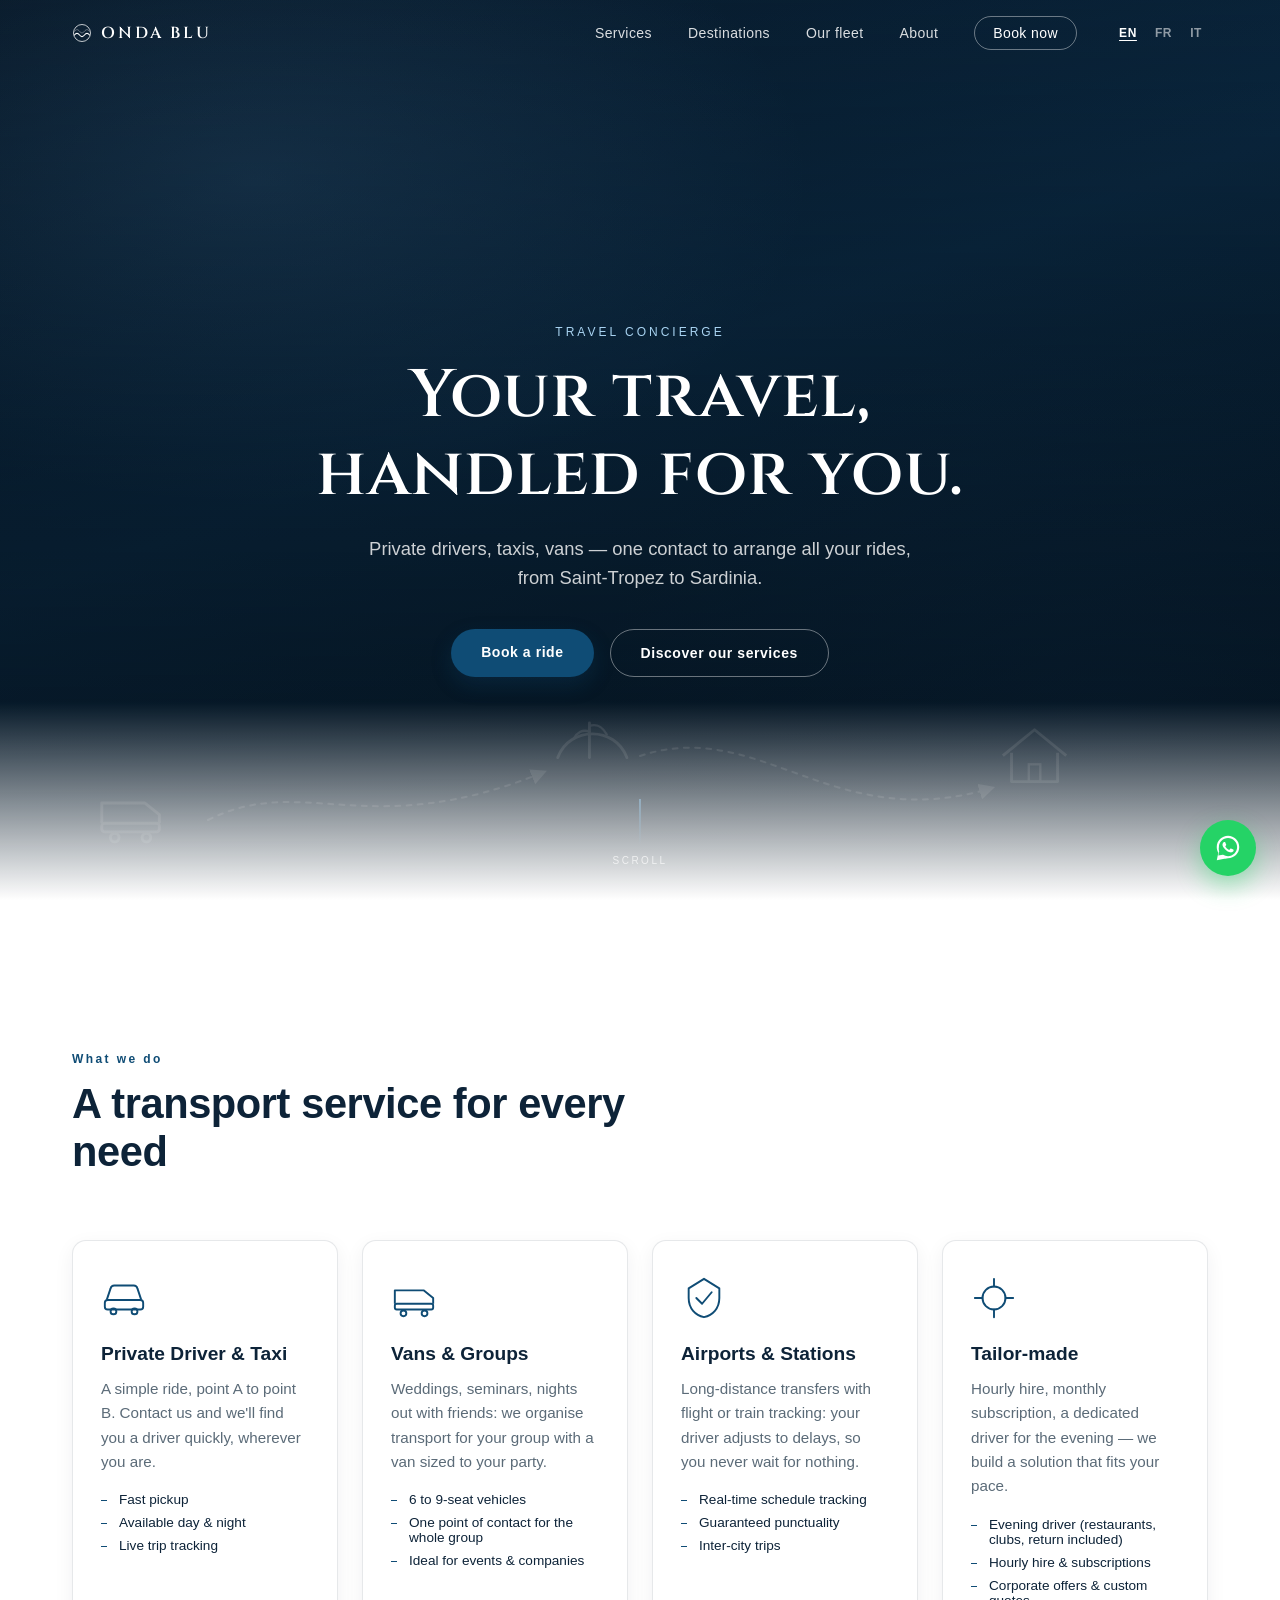
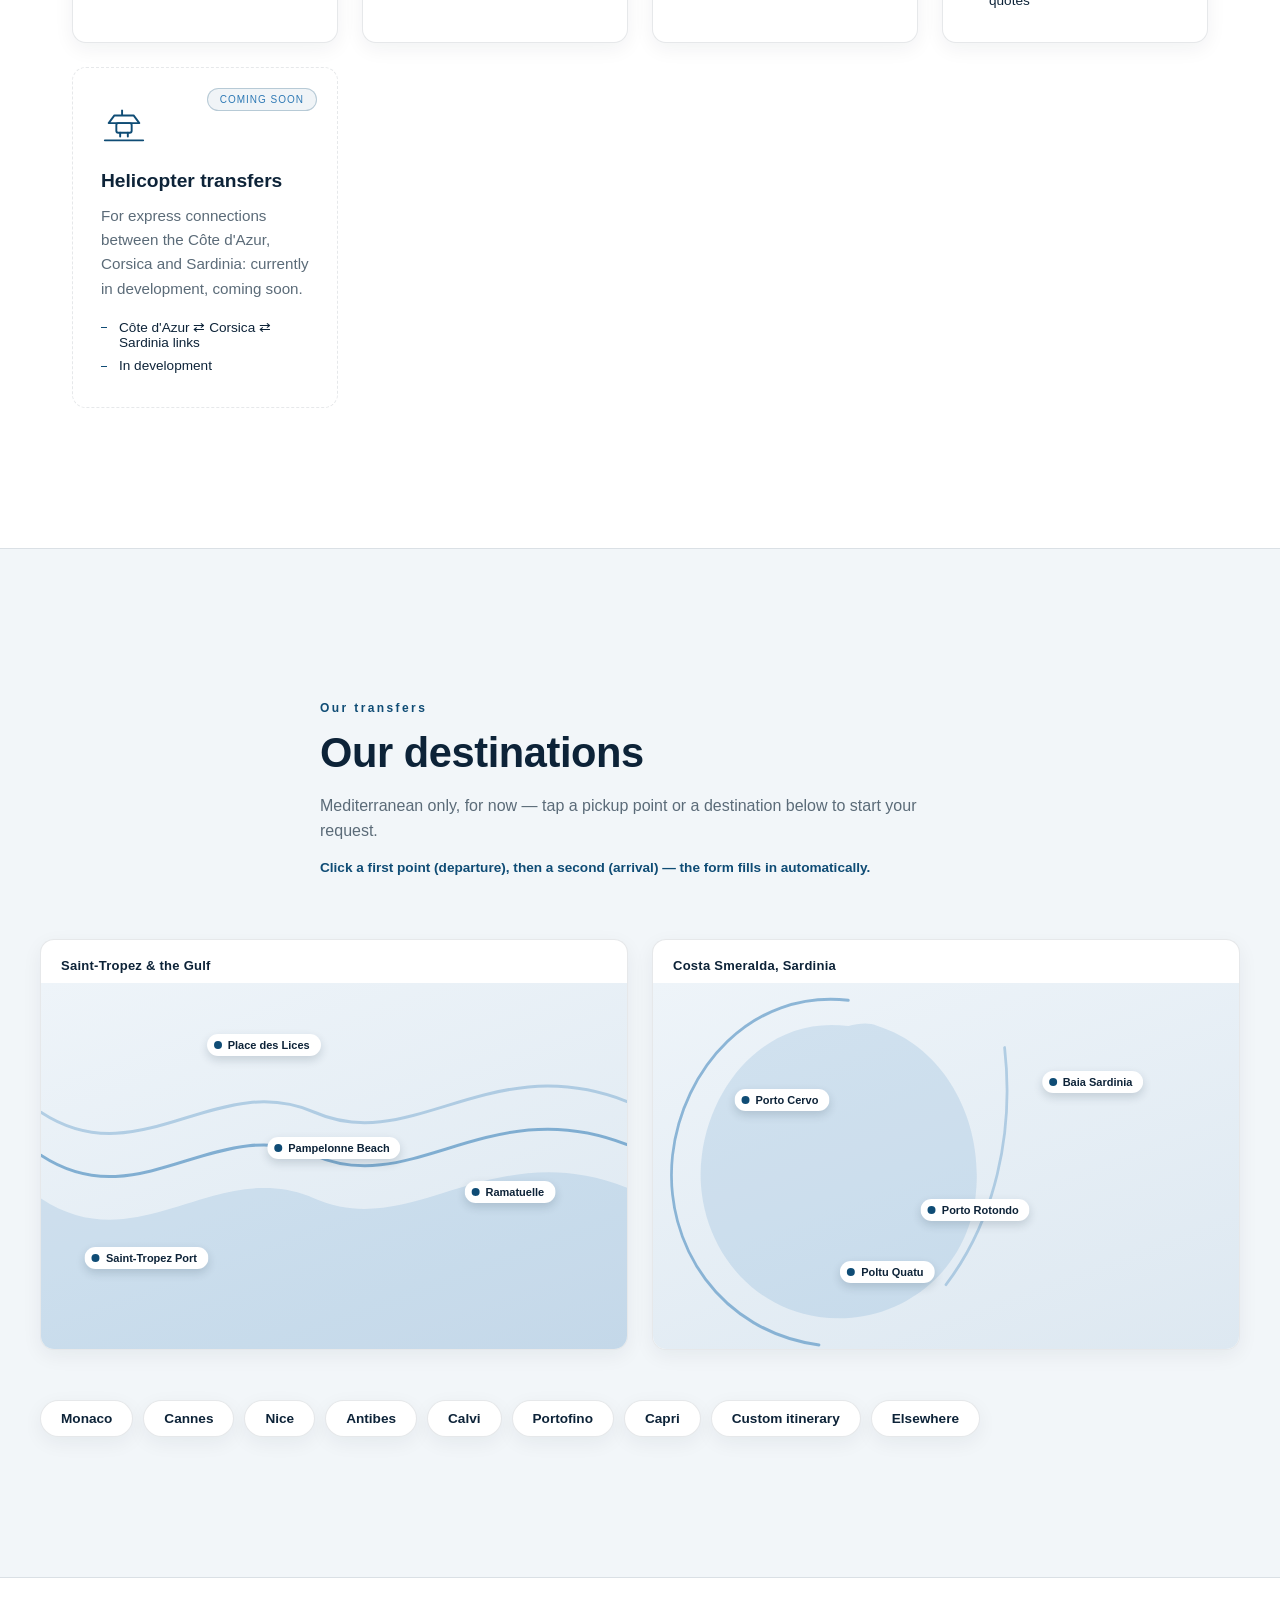
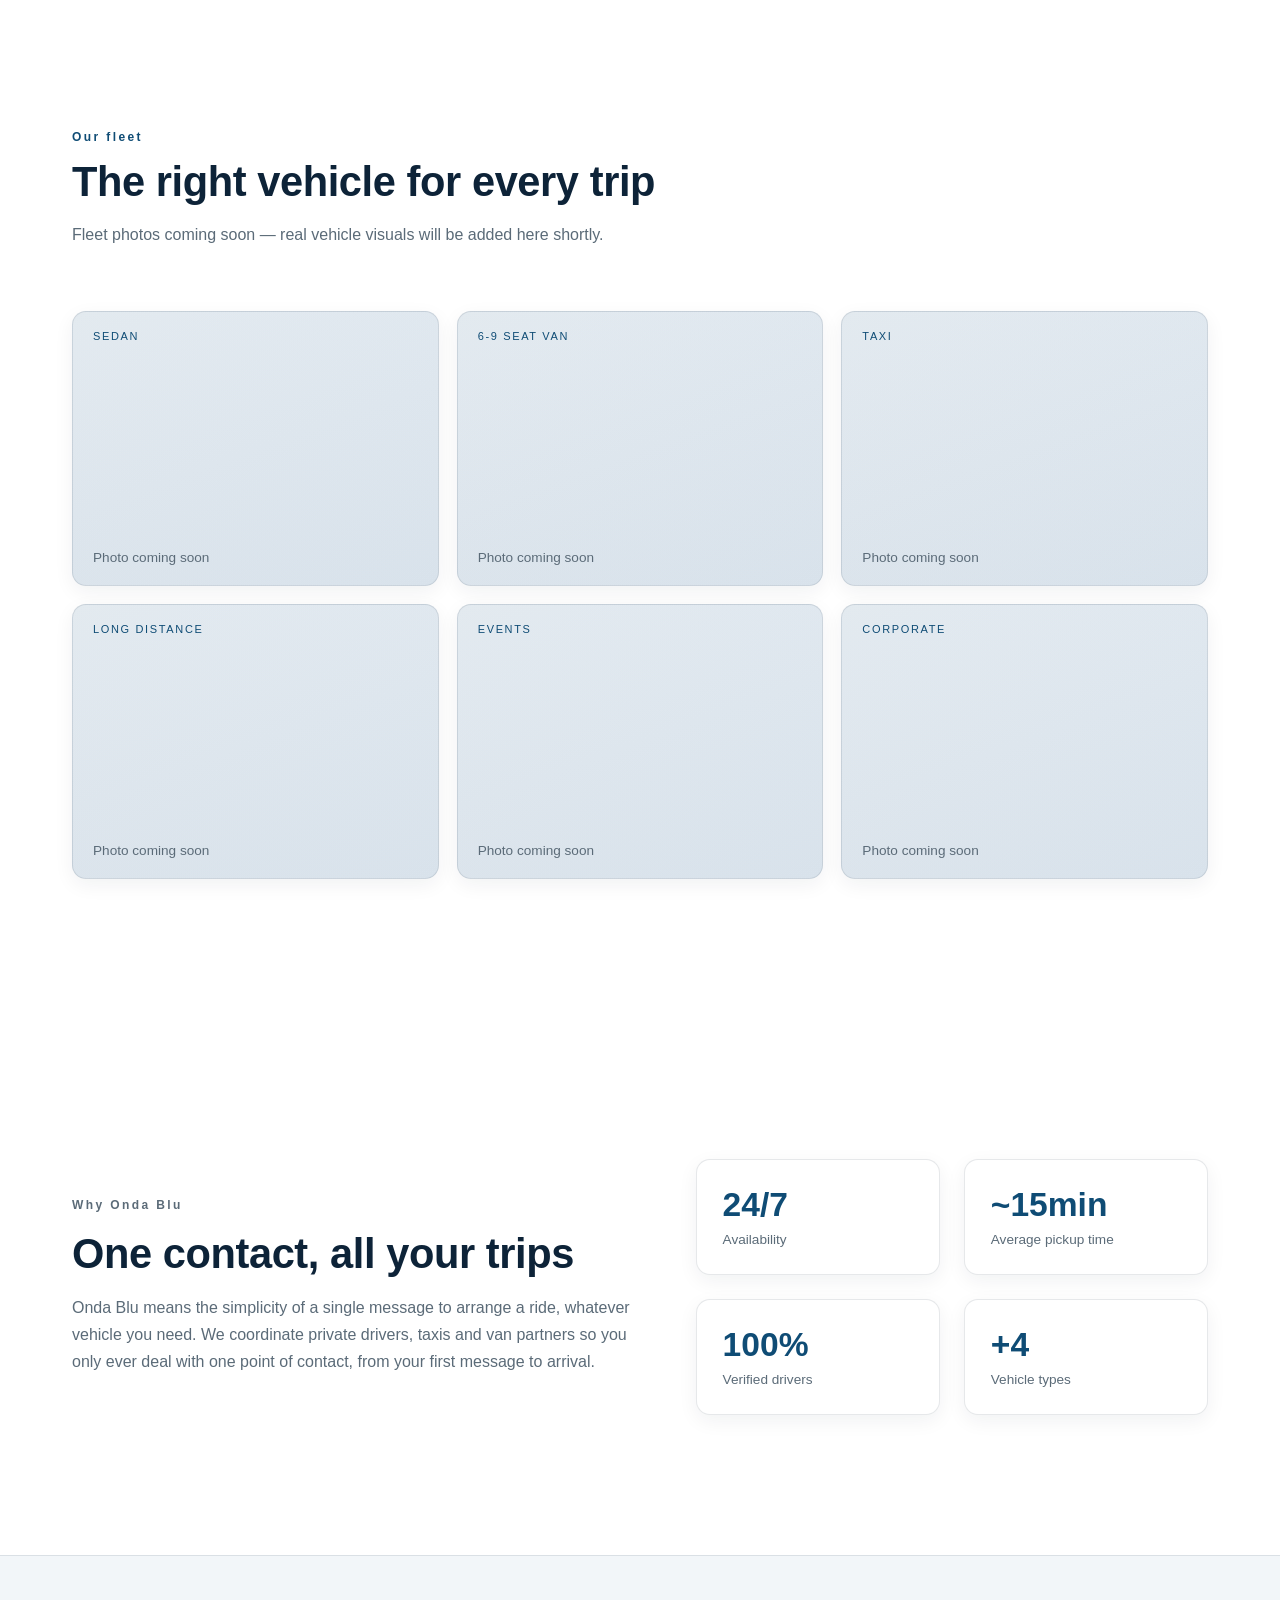
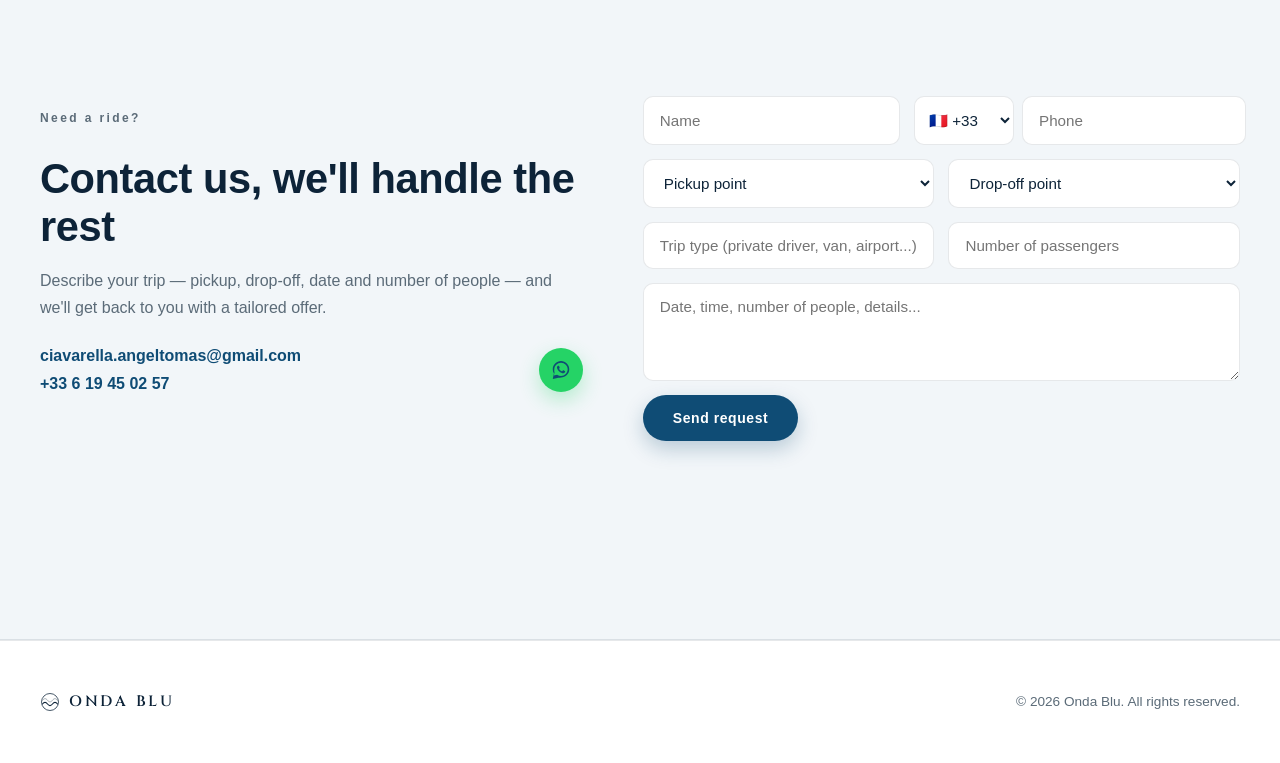
==== commit 8ff75cb3: "Add line-art travel illustration to hero background Add a subtle white line-art scene to the hero ba" ====
--- a/index.html
+++ b/index.html
@@ -39,6 +39,31 @@
 
 <header id="home" class="hero">
   <div class="hero-bg" id="hero-bg"></div>
+  <svg class="hero-illustration" viewBox="0 0 1600 400" preserveAspectRatio="xMidYMax meet" fill="none" aria-hidden="true">
+    <defs>
+      <marker id="routeArrow" viewBox="0 0 10 10" refX="8" refY="5" markerWidth="8" markerHeight="8" orient="auto-start-reverse">
+        <path d="M0,0 L10,5 L0,10 Z" fill="currentColor"/>
+      </marker>
+    </defs>
+    <path class="hero-route" d="M260,300 C380,240 460,330 680,240" stroke="currentColor" stroke-width="2.5" stroke-linecap="round" marker-end="url(#routeArrow)"/>
+    <path class="hero-route" d="M800,220 C950,170 1040,320 1240,260" stroke="currentColor" stroke-width="2.5" stroke-linecap="round" marker-end="url(#routeArrow)"/>
+    <g class="hero-icon" transform="translate(120,250) scale(1.8)">
+      <path d="M4 30V16h30l10 8v6" stroke="currentColor" stroke-width="2" stroke-linejoin="round"/>
+      <rect x="4" y="30" width="40" height="6" rx="2" stroke="currentColor" stroke-width="2"/>
+      <circle cx="13" cy="40" r="3" stroke="currentColor" stroke-width="2"/>
+      <circle cx="35" cy="40" r="3" stroke="currentColor" stroke-width="2"/>
+    </g>
+    <g class="hero-icon" transform="translate(690,150) scale(1.8)">
+      <path d="M4 40c8-22 40-22 48 0" stroke="currentColor" stroke-width="2" stroke-linecap="round"/>
+      <path d="M26 40V16" stroke="currentColor" stroke-width="2" stroke-linecap="round"/>
+      <path d="M26 18c6-2 10 2 12 6M26 22c-5-2-9 1-11 5" stroke="currentColor" stroke-width="1.6" stroke-linecap="round"/>
+    </g>
+    <g class="hero-icon" transform="translate(1250,180) scale(1.8)">
+      <path d="M2 22L24 4l22 18" stroke="currentColor" stroke-width="2" stroke-linejoin="round"/>
+      <path d="M8 20v20h32V20" stroke="currentColor" stroke-width="2" stroke-linejoin="round"/>
+      <rect x="20" y="28" width="8" height="12" stroke="currentColor" stroke-width="1.6"/>
+    </g>
+  </svg>
   <div class="hero-overlay"></div>
   <div class="hero-content">
     <p class="hero-kicker reveal" data-i18n="hero.kicker">TRAVEL CONCIERGE</p>
--- a/css/style.css
+++ b/css/style.css
@@ -149,6 +149,21 @@
     radial-gradient(55% 60% at 80% 75%, rgba(20,60,100,0.28), transparent 60%),
     linear-gradient(160deg, #071523 0%, #0b2a44 45%, #04101a 100%);
   will-change: transform;
+}
+.hero-illustration {
+  position: absolute;
+  inset: 0;
+  width: 100%;
+  height: 100%;
+  color: #fff;
+  opacity: 0.24;
+}
+.hero-illustration .hero-route {
+  stroke-dasharray: 6 8;
+  animation: hero-route-dash 3.4s linear infinite;
+}
+@keyframes hero-route-dash {
+  to { stroke-dashoffset: -28; }
 }
 .hero-overlay {
   position: absolute; inset: 0;
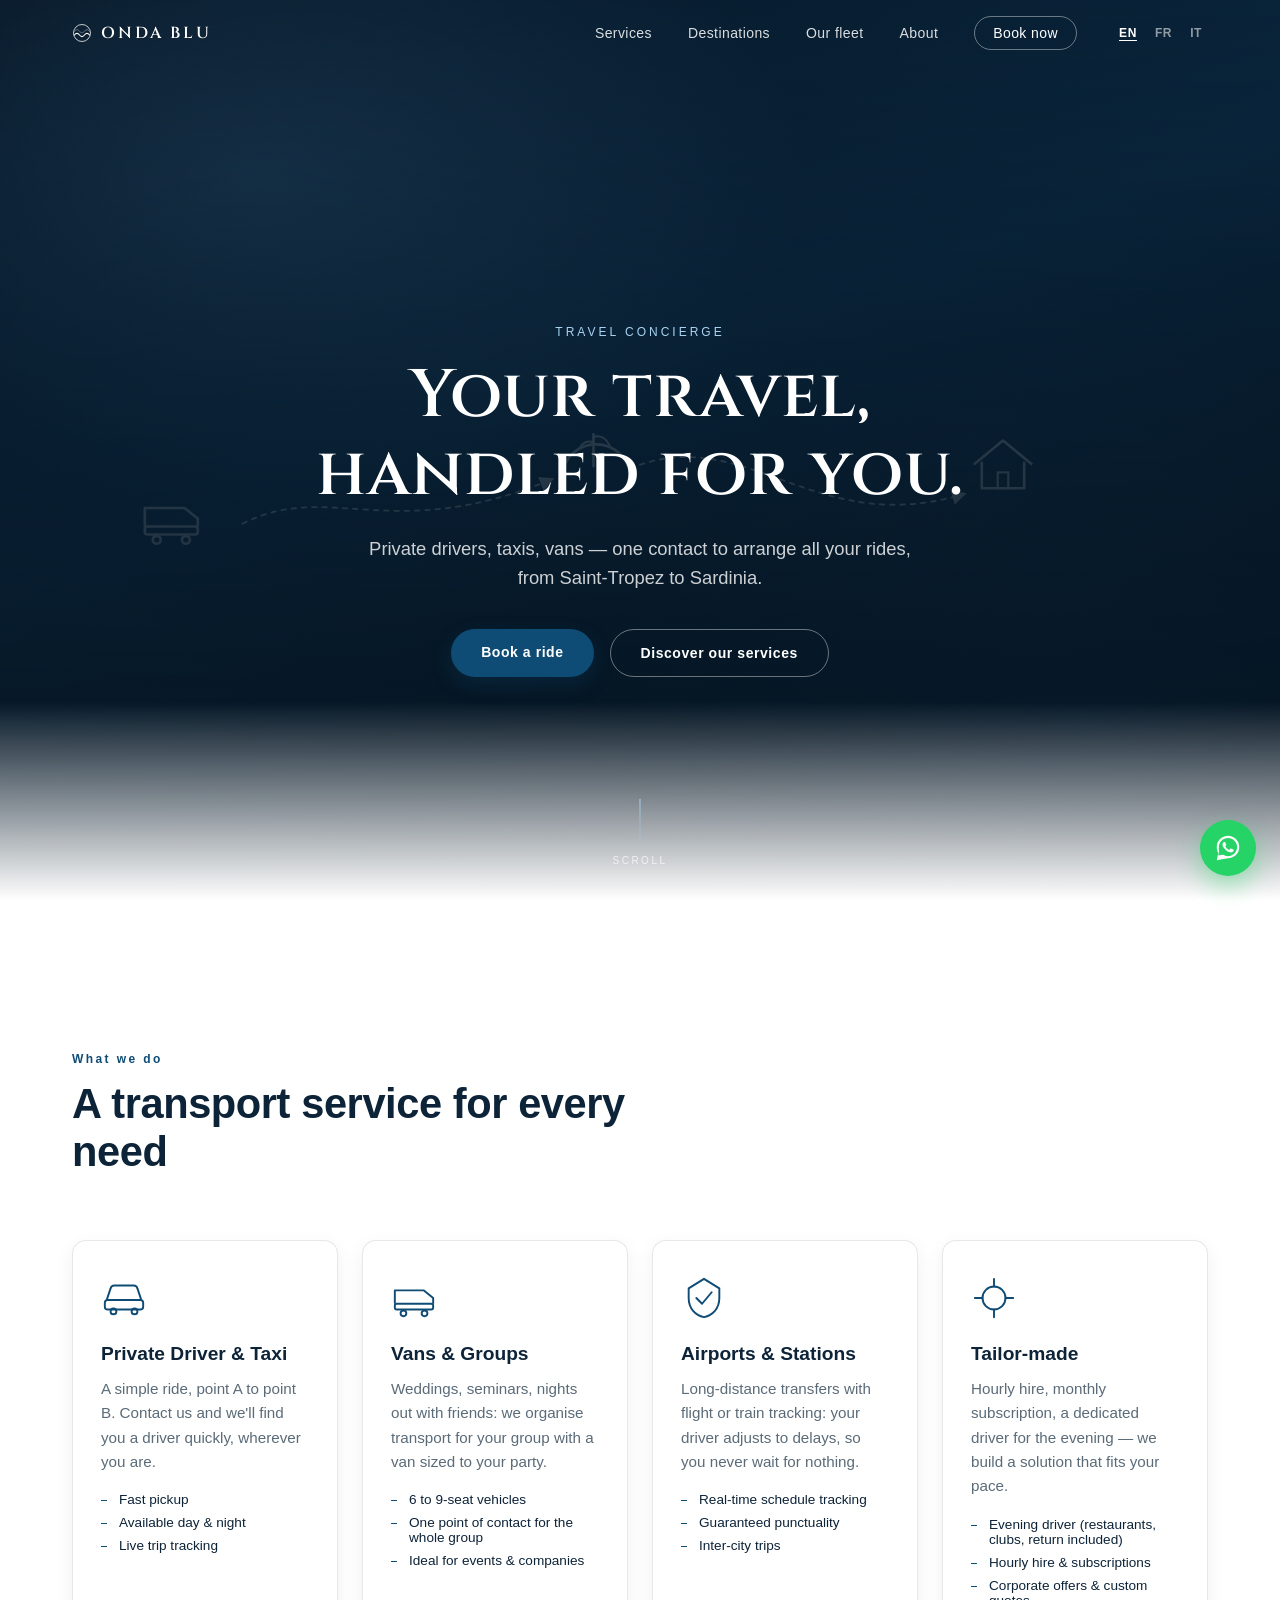
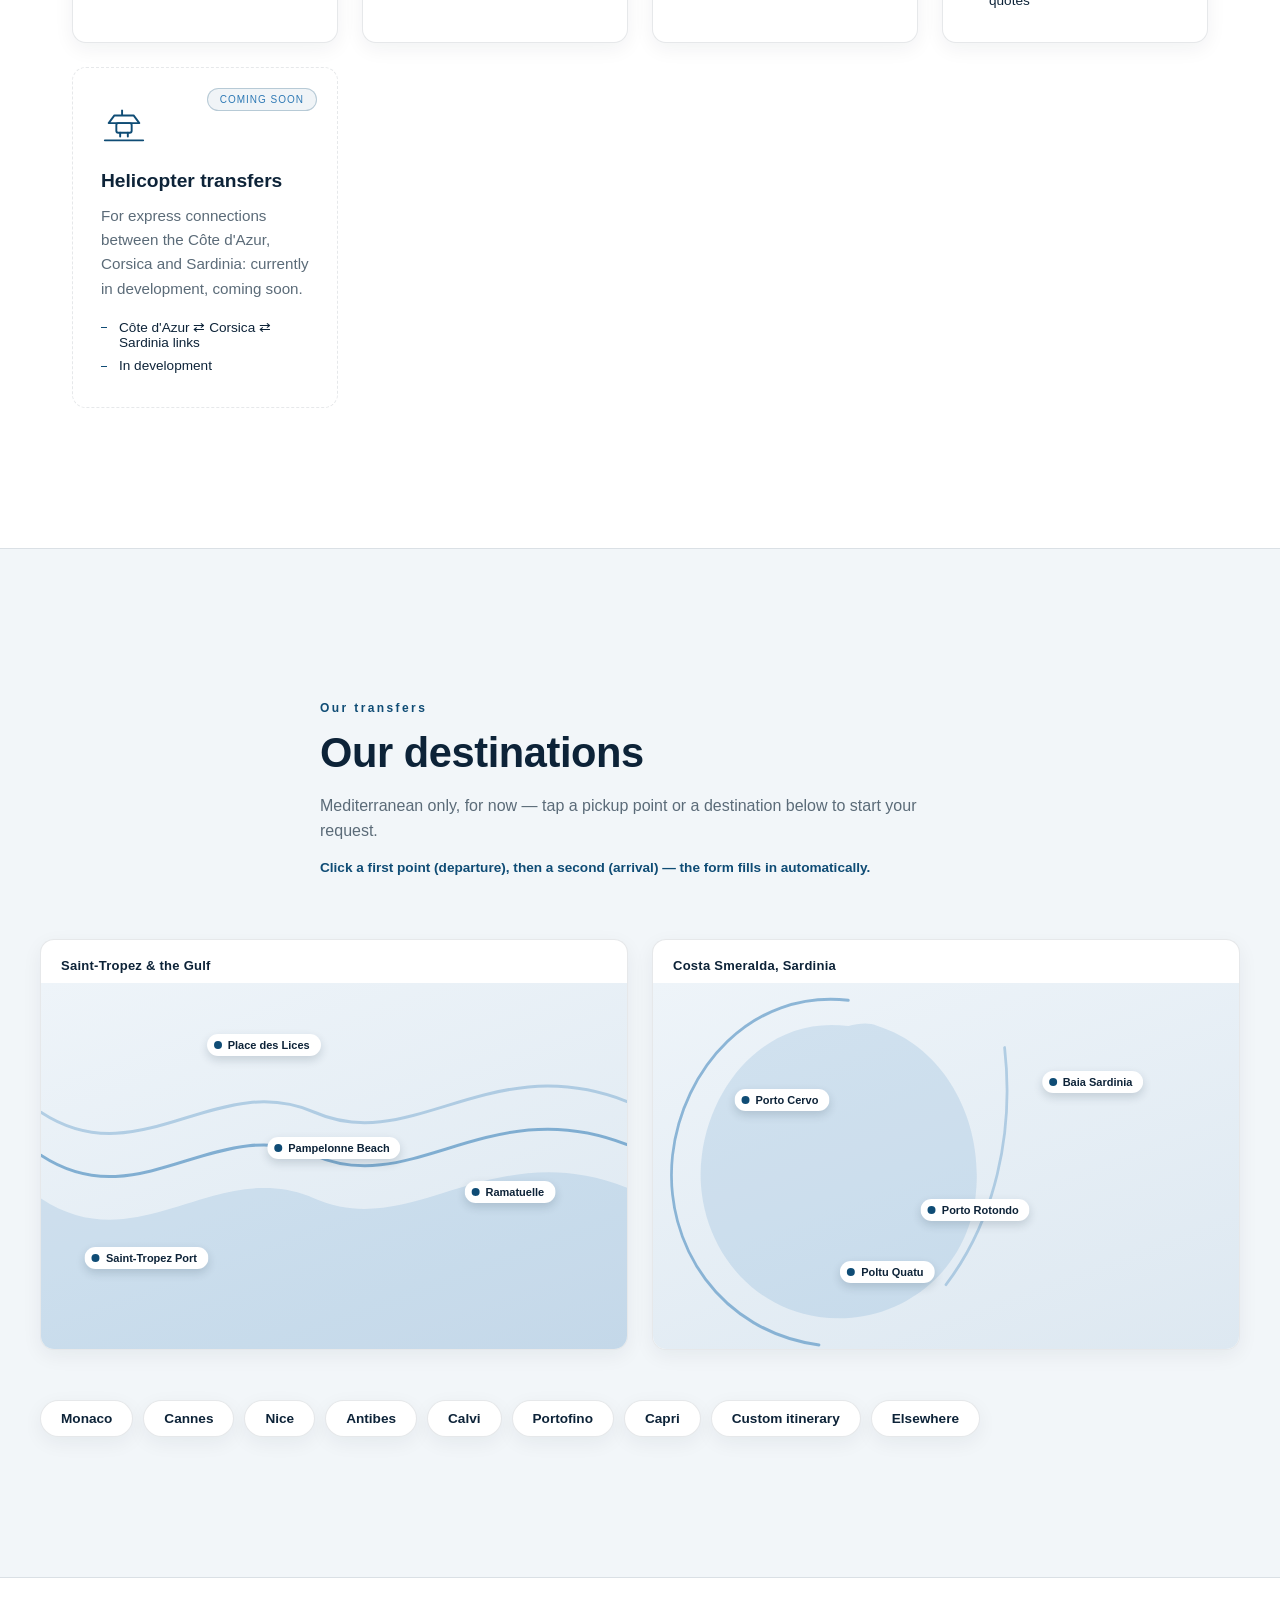
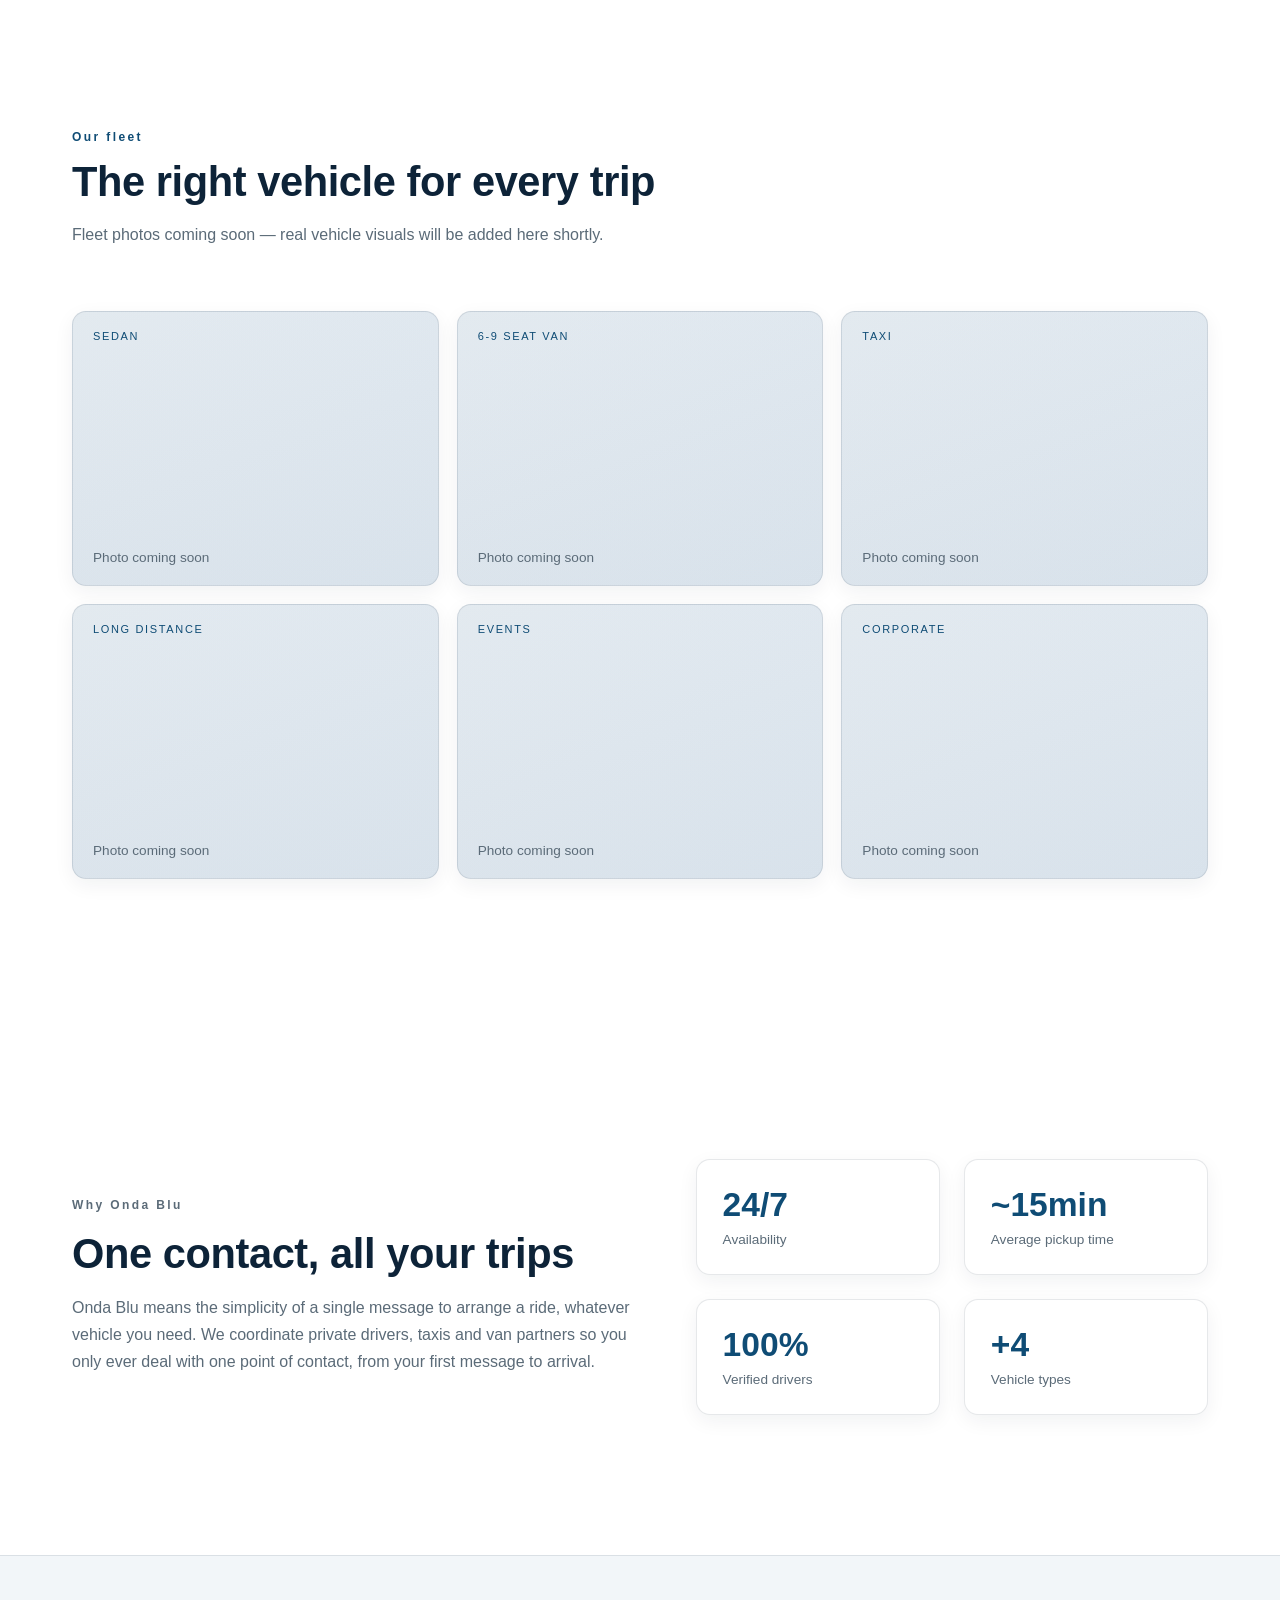
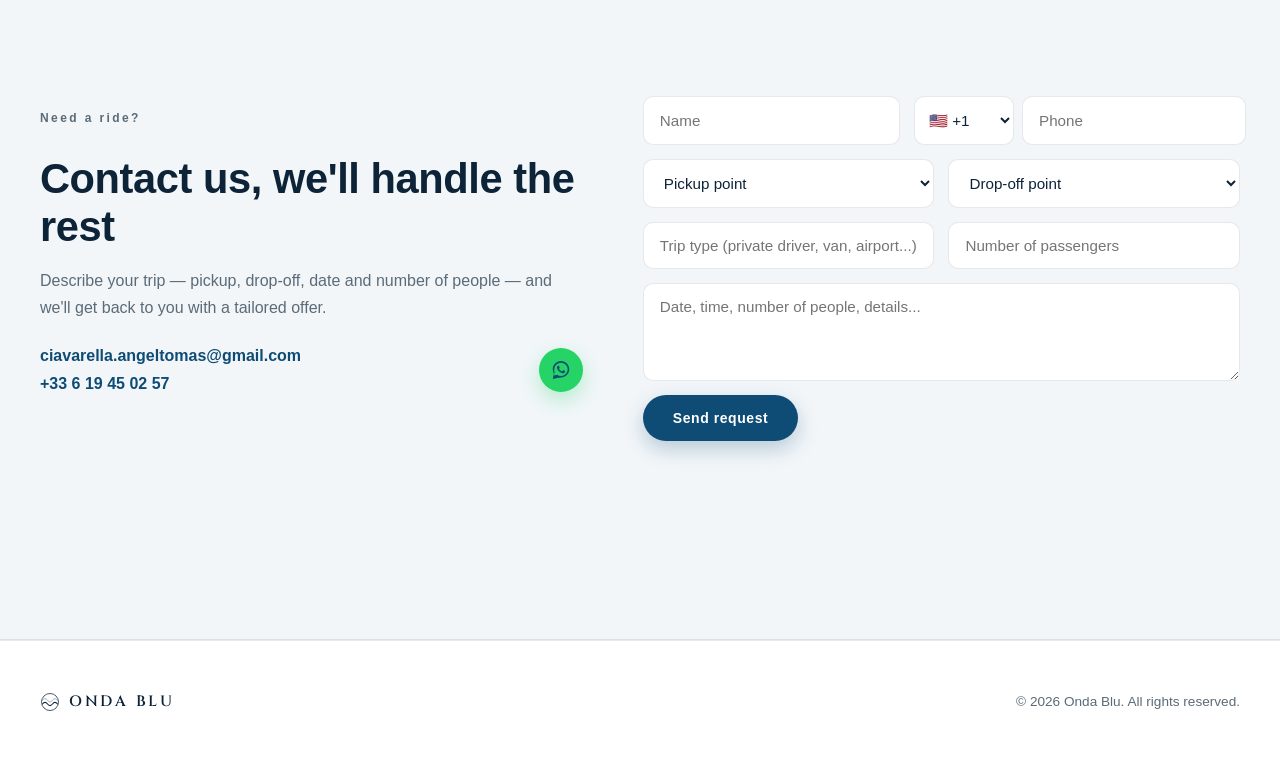
==== commit 2e22efa6: "Center hero illustration, add IP-based country refinement Reposition the hero line-art illustration " ====
--- a/index.html
+++ b/index.html
@@ -39,7 +39,7 @@
 
 <header id="home" class="hero">
   <div class="hero-bg" id="hero-bg"></div>
-  <svg class="hero-illustration" viewBox="0 0 1600 400" preserveAspectRatio="xMidYMax meet" fill="none" aria-hidden="true">
+  <svg class="hero-illustration" viewBox="0 0 1600 400" preserveAspectRatio="xMidYMid meet" fill="none" aria-hidden="true">
     <defs>
       <marker id="routeArrow" viewBox="0 0 10 10" refX="8" refY="5" markerWidth="8" markerHeight="8" orient="auto-start-reverse">
         <path d="M0,0 L10,5 L0,10 Z" fill="currentColor"/>
--- a/css/style.css
+++ b/css/style.css
@@ -152,11 +152,13 @@
 }
 .hero-illustration {
   position: absolute;
-  inset: 0;
-  width: 100%;
-  height: 100%;
-  color: #fff;
-  opacity: 0.24;
+  left: 50%;
+  top: 50%;
+  transform: translate(-50%, -50%);
+  width: min(1300px, 92%);
+  height: 340px;
+  color: #fff;
+  opacity: 0.22;
 }
 .hero-illustration .hero-route {
   stroke-dasharray: 6 8;
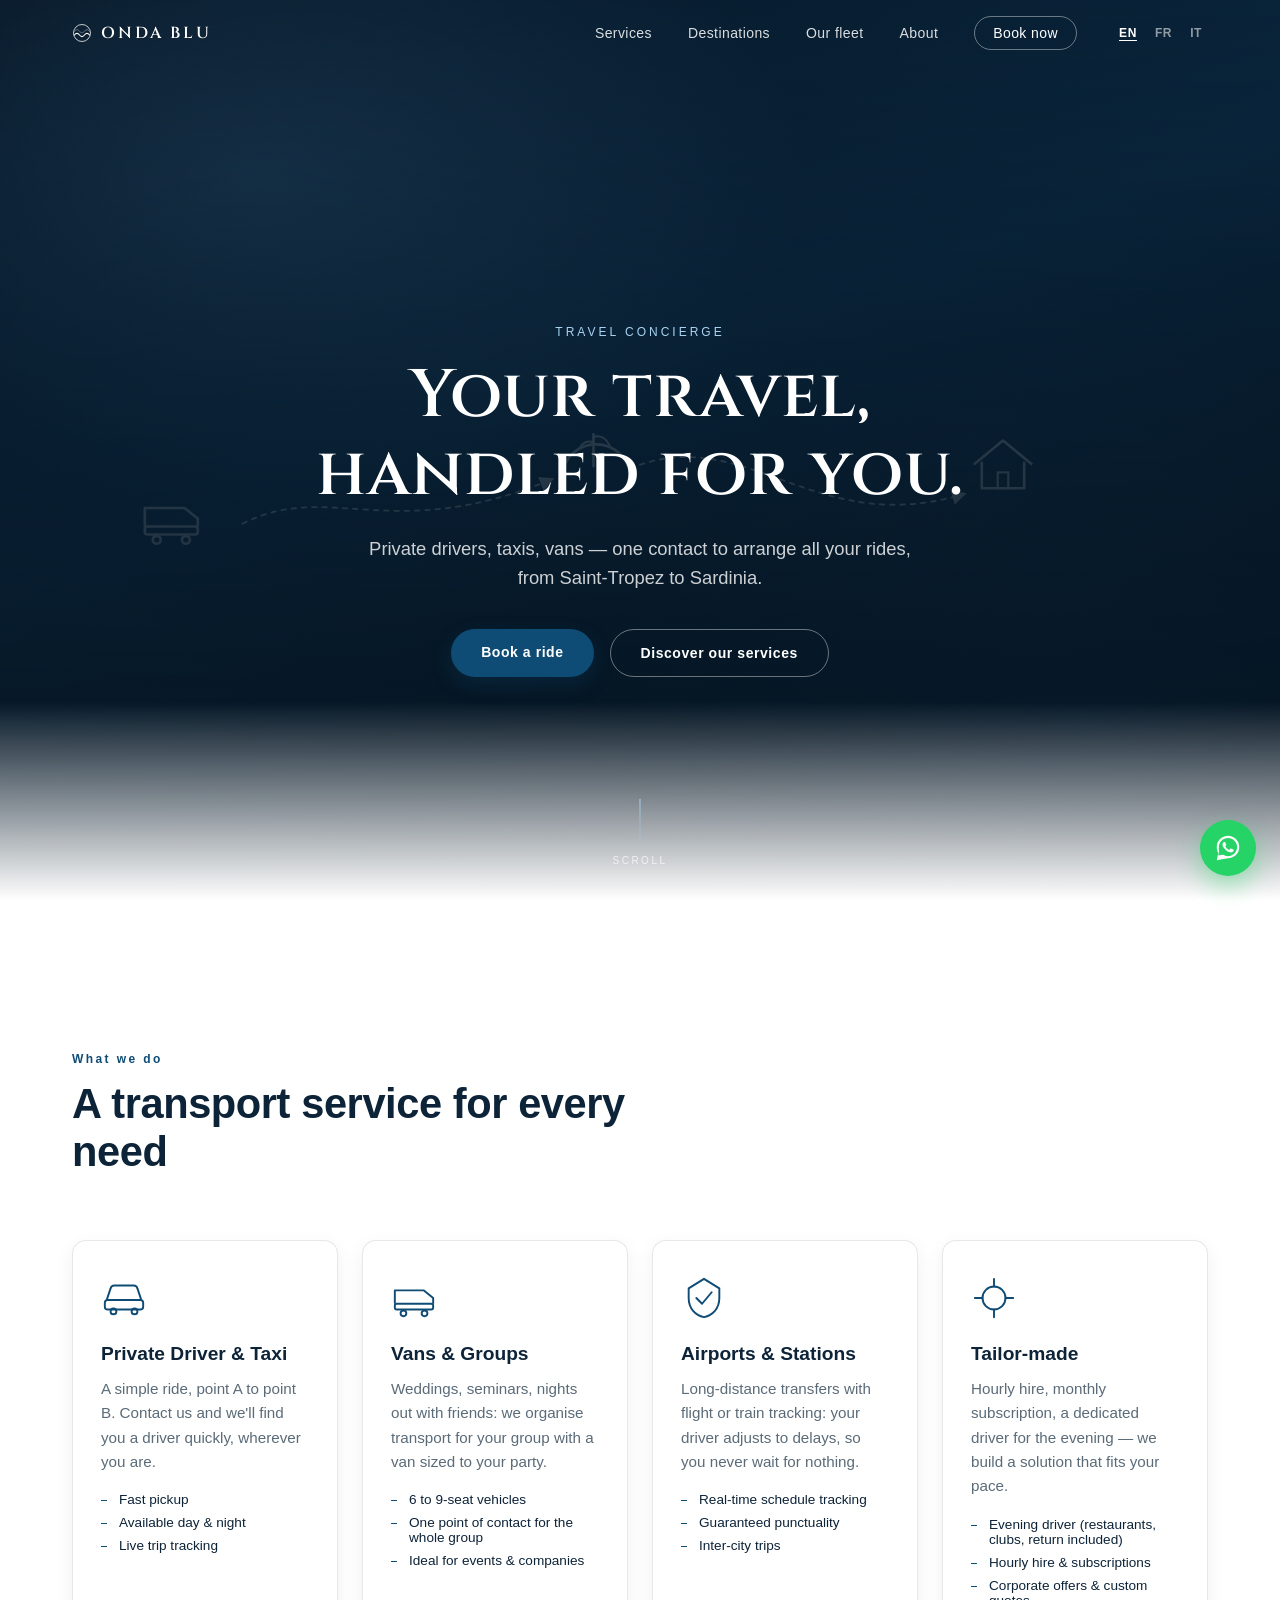
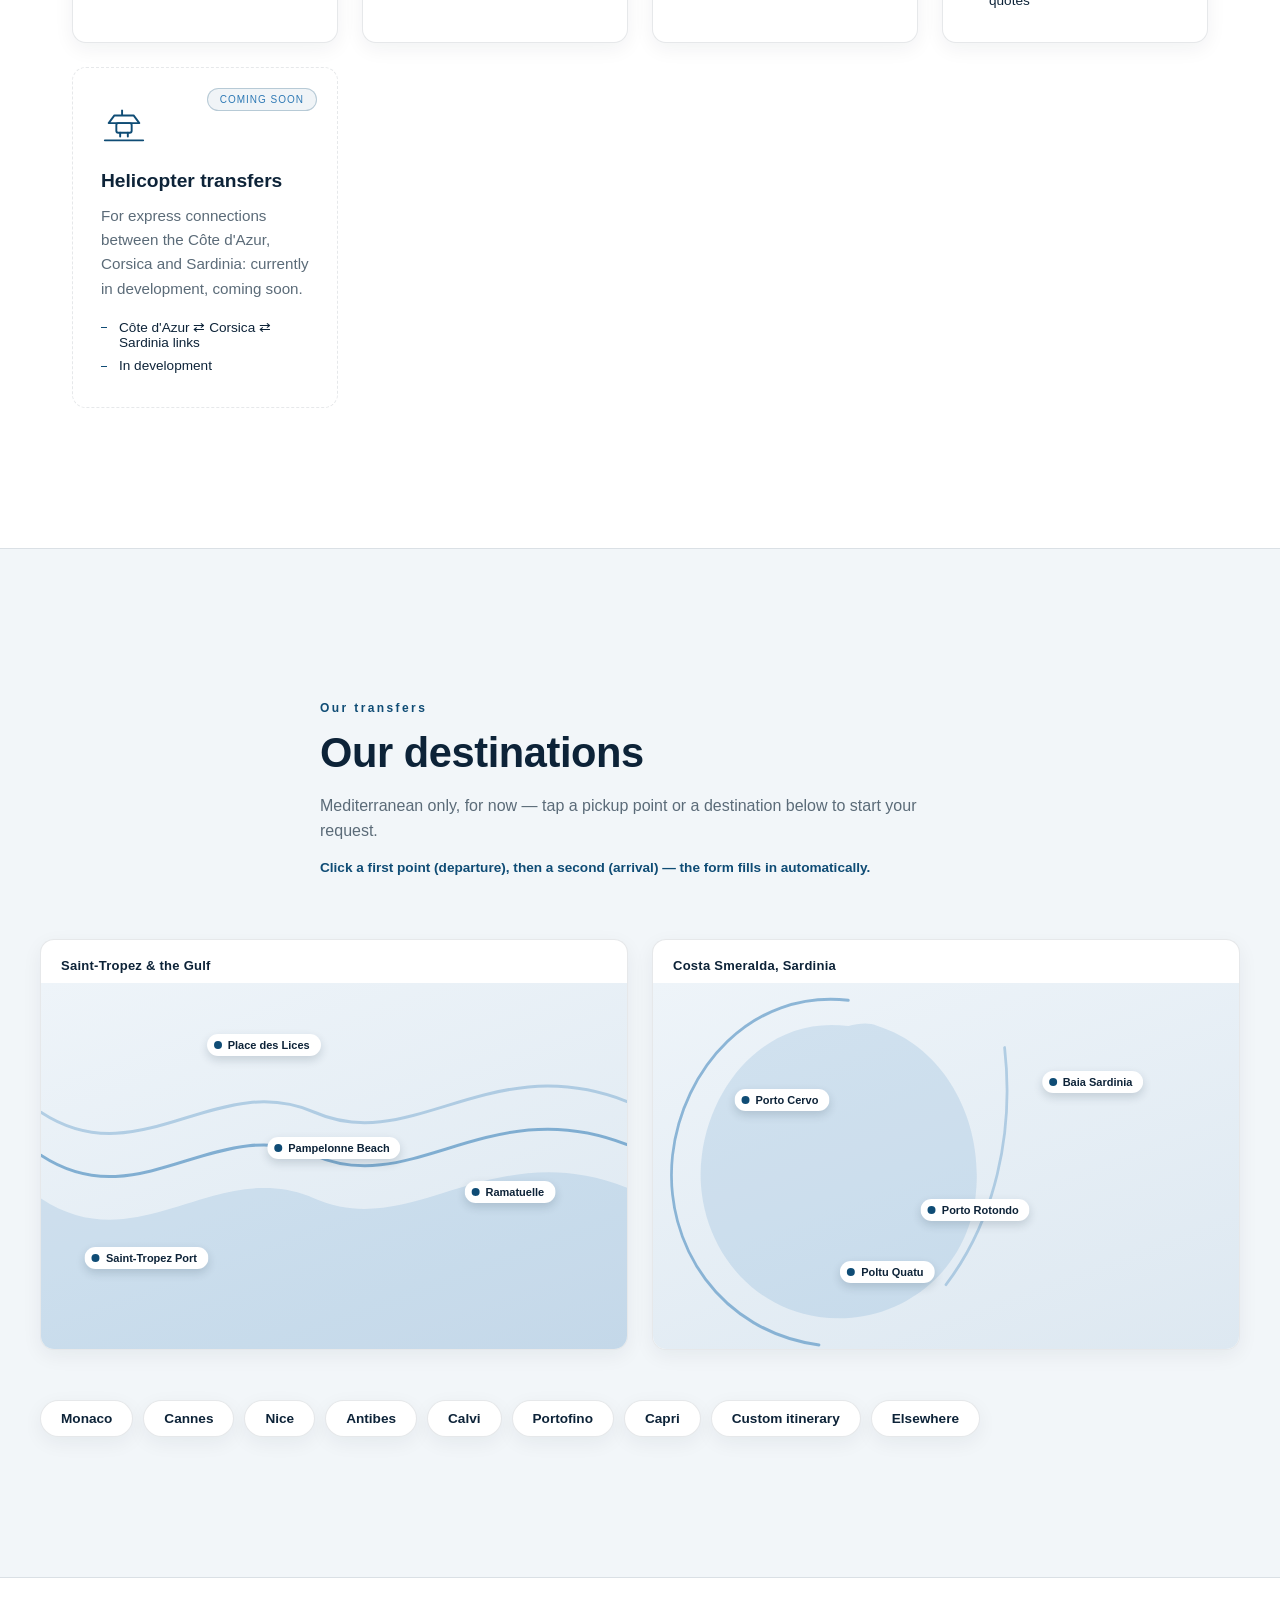
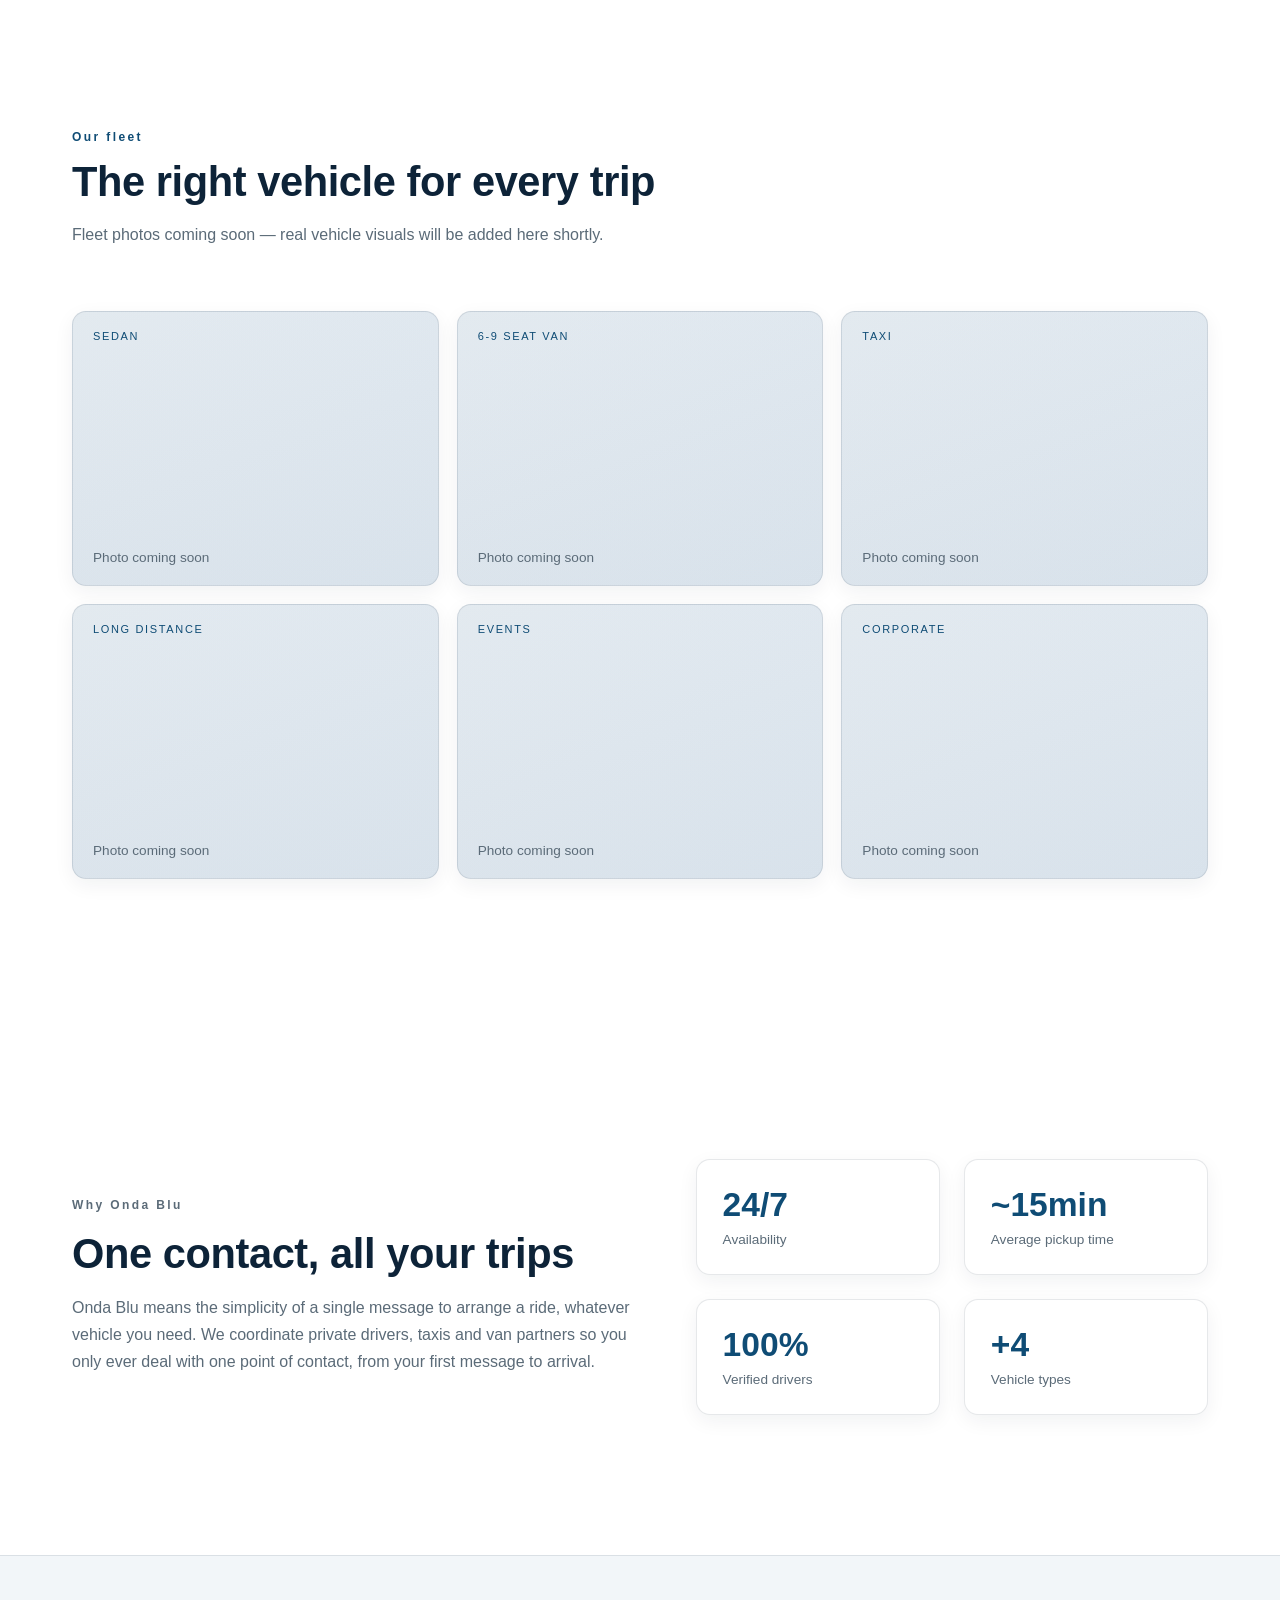
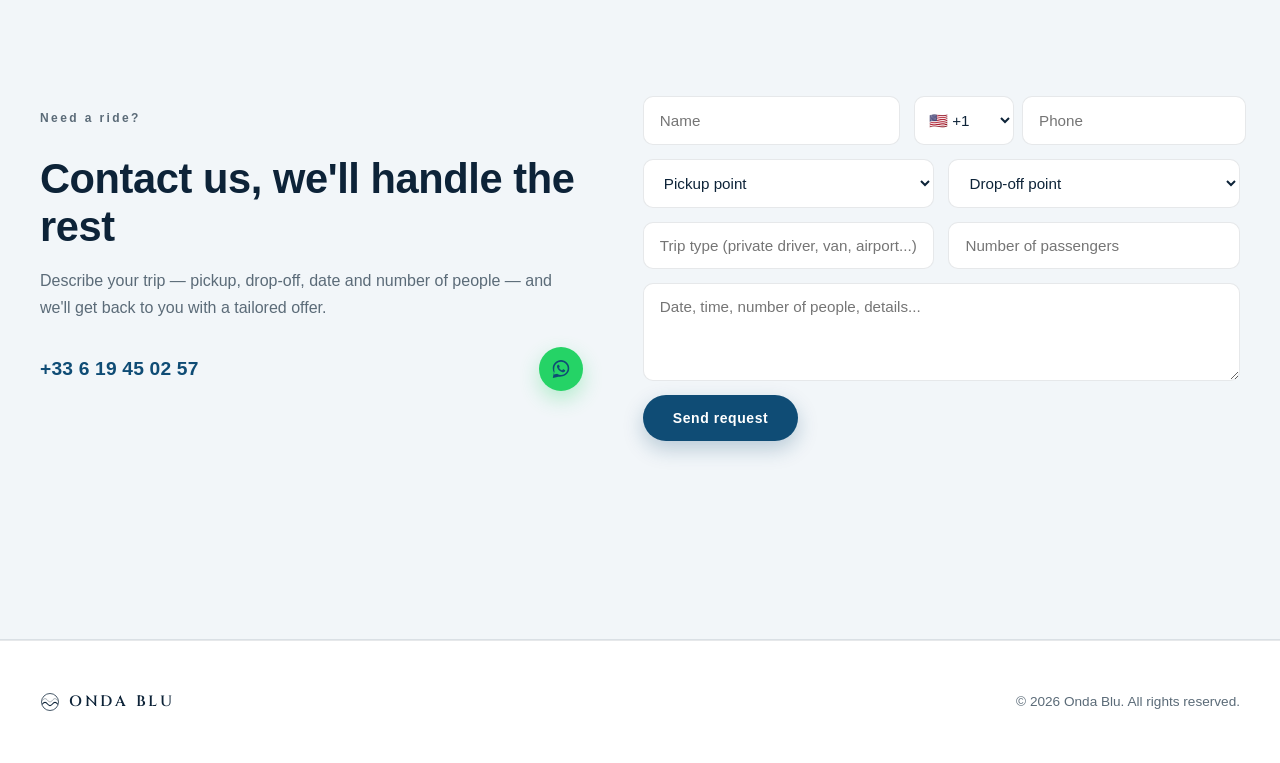
==== commit 84672dbc: "Remove contact email, keep phone as the simple contact point Drop the mailto link from the contact s" ====
--- a/index.html
+++ b/index.html
@@ -290,7 +290,6 @@
           get back to you with a tailored offer.</p>
         <div class="contact-info contact-info-row">
           <div class="contact-info-text">
-            <a href="mailto:ciavarella.angeltomas@gmail.com">ciavarella.angeltomas@gmail.com</a>
             <a href="tel:+33619450257">+33 6 19 45 02 57</a>
           </div>
           <a class="whatsapp-bubble" href="https://wa.me/33619450257?text=Hello%2C%20I%20need%20a%20ride" target="_blank" rel="noopener" data-i18n-aria="contact.whatsappAria" aria-label="Contact us on WhatsApp">
--- a/css/style.css
+++ b/css/style.css
@@ -592,7 +592,7 @@
 }
 .contact-text p { color: var(--muted); line-height: 1.7; margin-bottom: 26px; }
 .contact-info { display: flex; flex-direction: column; gap: 10px; }
-.contact-info a { color: var(--accent); font-weight: 600; }
+.contact-info a { color: var(--accent); font-weight: 700; font-size: 1.2rem; letter-spacing: 0.01em; }
 .contact-info-row { flex-direction: row; align-items: center; justify-content: space-between; }
 .contact-info-text { display: flex; flex-direction: column; gap: 10px; }
 
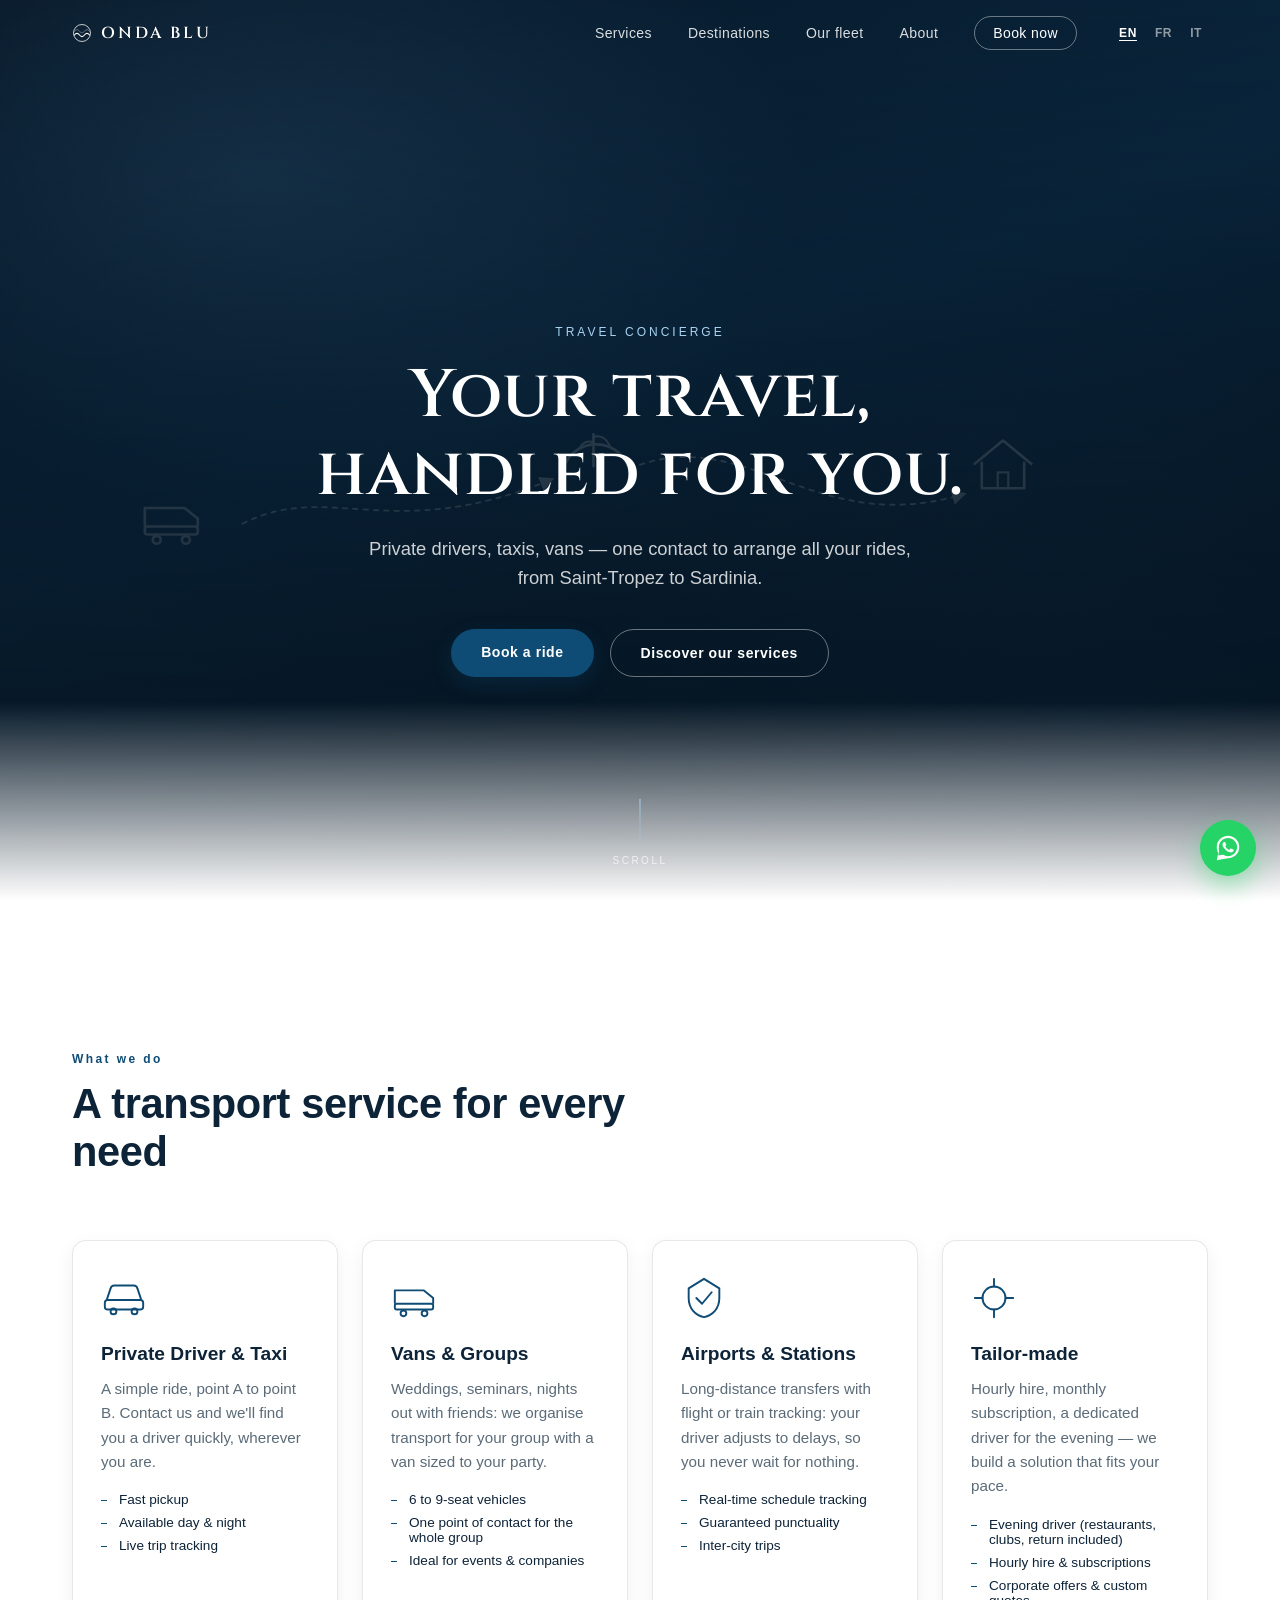
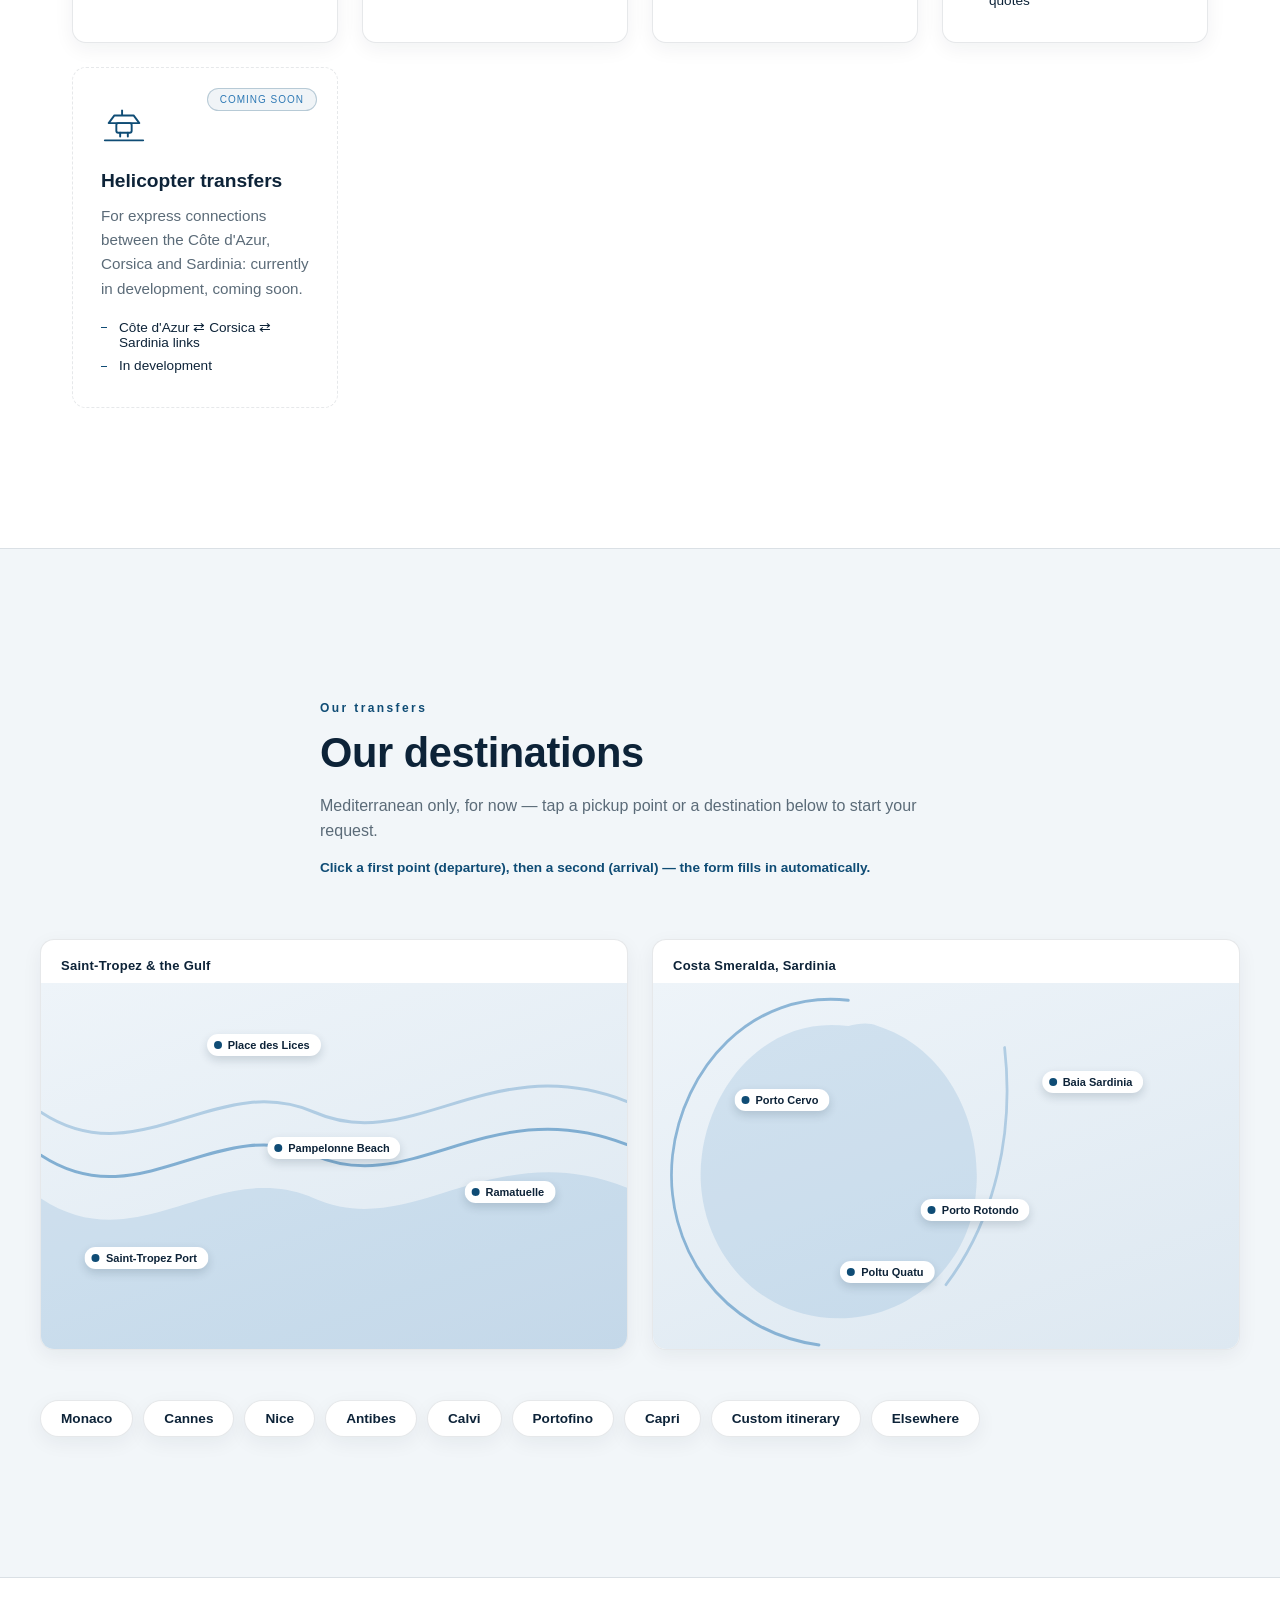
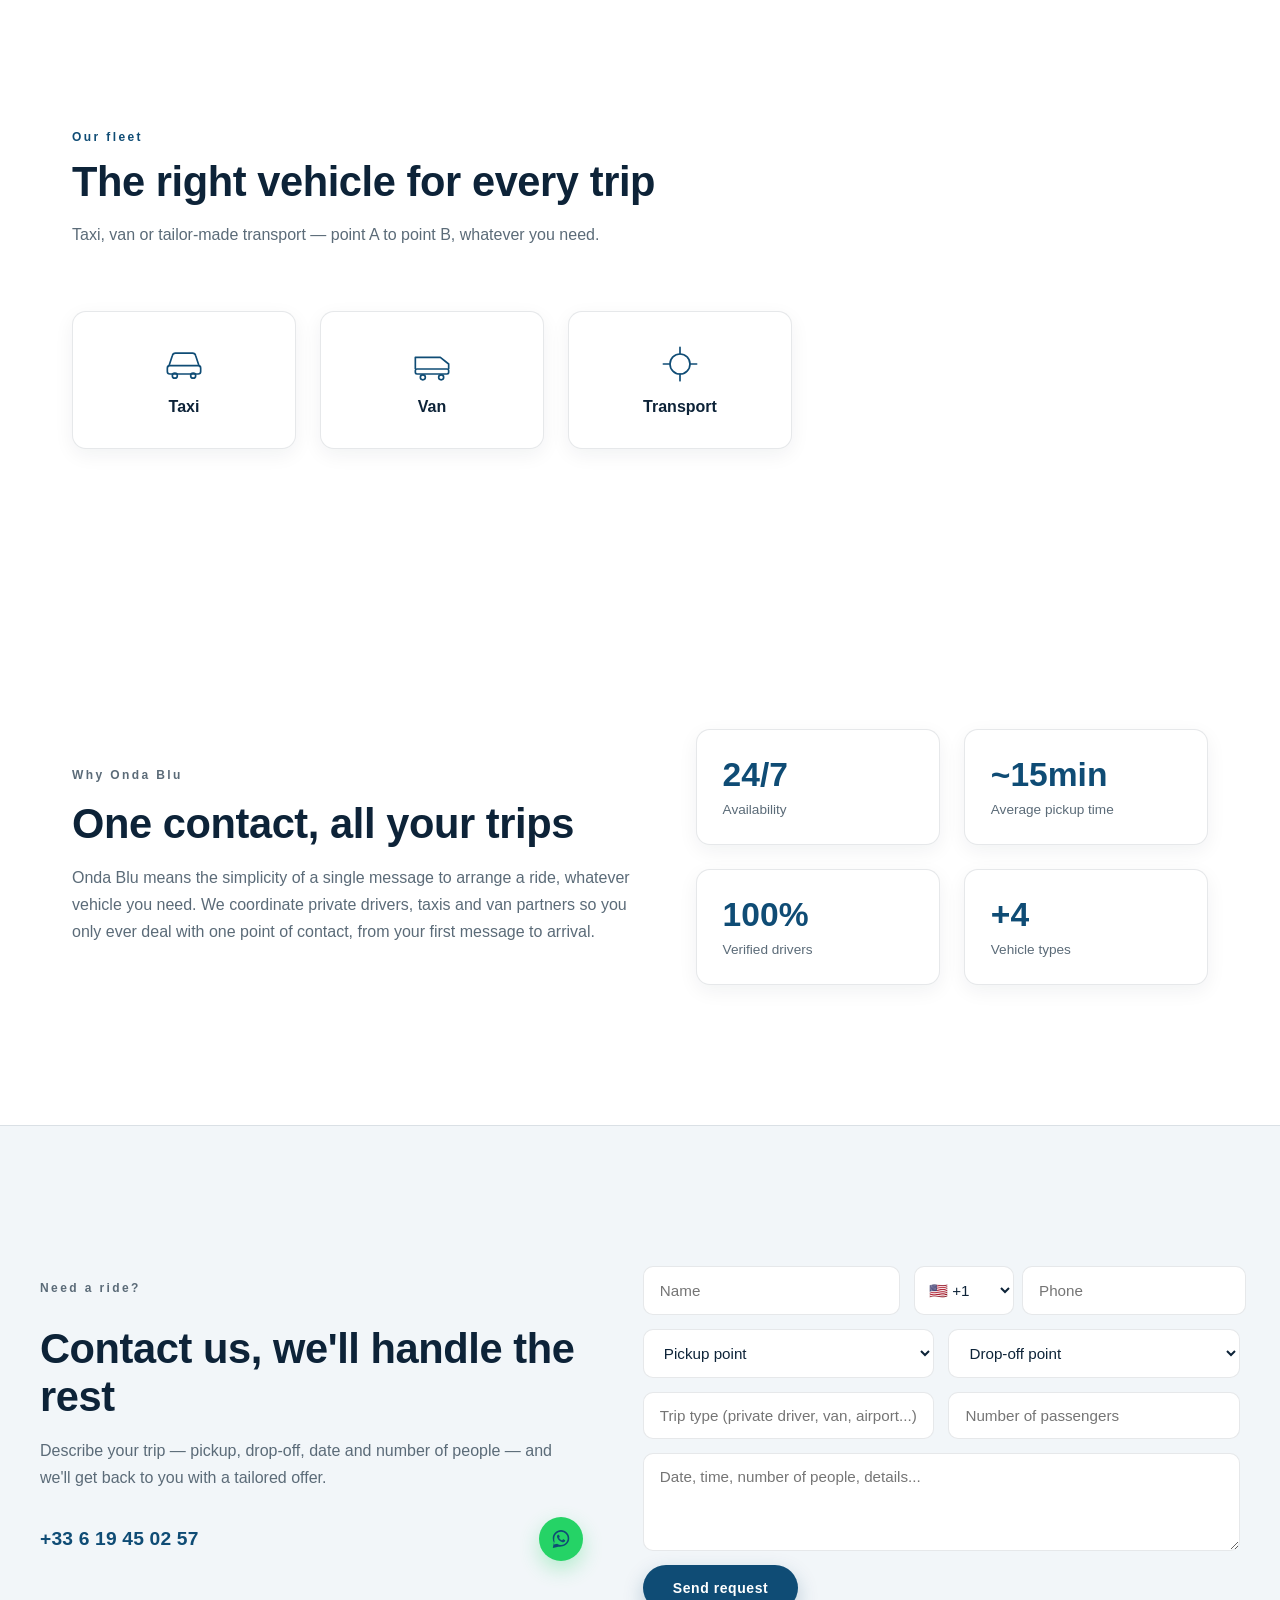
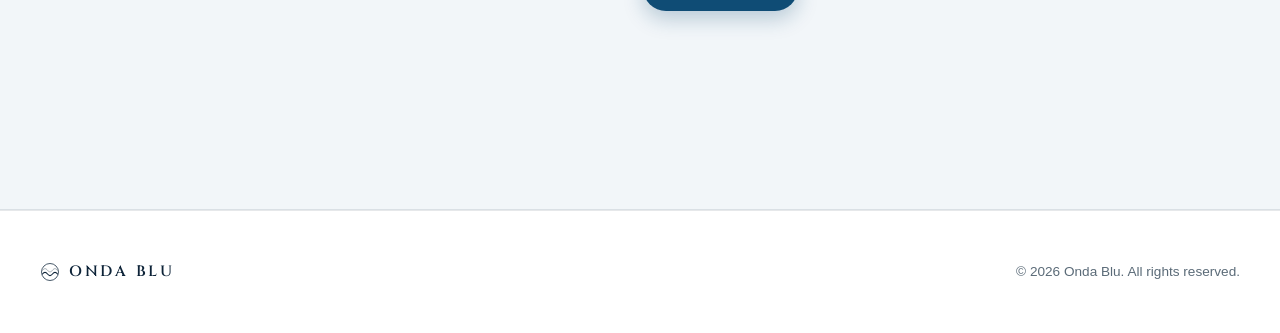
==== commit db16f1bb: "Simplify fleet section to three categories Replace the 6-card "photo coming soon" gallery (Sedan, Va" ====
--- a/index.html
+++ b/index.html
@@ -237,17 +237,28 @@
     <div class="section-head reveal">
       <p class="eyebrow" data-i18n="flotte.eyebrow">Our fleet</p>
       <h2 data-i18n="flotte.h2">The right vehicle for every trip</h2>
-      <p class="section-sub" data-i18n="flotte.sub">Fleet photos coming soon — real vehicle visuals will be added
-        here shortly.</p>
-    </div>
-
-    <div class="gallery">
-      <button class="gallery-item reveal" data-index="0"><span class="gallery-tag" data-i18n="flotte.tag1">Sedan</span><span class="gallery-placeholder" data-i18n="flotte.placeholder">Photo coming soon</span></button>
-      <button class="gallery-item reveal" data-index="1"><span class="gallery-tag" data-i18n="flotte.tag2">6-9 seat Van</span><span class="gallery-placeholder" data-i18n="flotte.placeholder">Photo coming soon</span></button>
-      <button class="gallery-item reveal" data-index="2"><span class="gallery-tag" data-i18n="flotte.tag3">Taxi</span><span class="gallery-placeholder" data-i18n="flotte.placeholder">Photo coming soon</span></button>
-      <button class="gallery-item reveal" data-index="3"><span class="gallery-tag" data-i18n="flotte.tag4">Long distance</span><span class="gallery-placeholder" data-i18n="flotte.placeholder">Photo coming soon</span></button>
-      <button class="gallery-item reveal" data-index="4"><span class="gallery-tag" data-i18n="flotte.tag5">Events</span><span class="gallery-placeholder" data-i18n="flotte.placeholder">Photo coming soon</span></button>
-      <button class="gallery-item reveal" data-index="5"><span class="gallery-tag" data-i18n="flotte.tag6">Corporate</span><span class="gallery-placeholder" data-i18n="flotte.placeholder">Photo coming soon</span></button>
+      <p class="section-sub" data-i18n="flotte.sub">Taxi, van or tailor-made transport — point A to point B, whatever you need.</p>
+    </div>
+
+    <div class="fleet-simple">
+      <div class="fleet-item reveal">
+        <div class="fleet-icon">
+          <svg viewBox="0 0 48 48" fill="none"><path d="M6 26l4-12a4 4 0 0 1 4-3h20a4 4 0 0 1 4 3l4 12" stroke="currentColor" stroke-width="2" stroke-linejoin="round"/><rect x="4" y="26" width="40" height="10" rx="3" stroke="currentColor" stroke-width="2"/><circle cx="13" cy="38" r="3" stroke="currentColor" stroke-width="2"/><circle cx="35" cy="38" r="3" stroke="currentColor" stroke-width="2"/></svg>
+        </div>
+        <span data-i18n="flotte.tag1">Taxi</span>
+      </div>
+      <div class="fleet-item reveal">
+        <div class="fleet-icon">
+          <svg viewBox="0 0 48 48" fill="none"><path d="M4 30V16h30l10 8v6" stroke="currentColor" stroke-width="2" stroke-linejoin="round"/><rect x="4" y="30" width="40" height="6" rx="2" stroke="currentColor" stroke-width="2"/><circle cx="13" cy="40" r="3" stroke="currentColor" stroke-width="2"/><circle cx="35" cy="40" r="3" stroke="currentColor" stroke-width="2"/></svg>
+        </div>
+        <span data-i18n="flotte.tag2">Van</span>
+      </div>
+      <div class="fleet-item reveal">
+        <div class="fleet-icon">
+          <svg viewBox="0 0 48 48" fill="none"><path d="M24 4v8M24 36v8M4 24h8M36 24h8" stroke="currentColor" stroke-width="2" stroke-linecap="round"/><circle cx="24" cy="24" r="12" stroke="currentColor" stroke-width="2"/></svg>
+        </div>
+        <span data-i18n="flotte.tag3">Transport</span>
+      </div>
     </div>
   </section>
 
@@ -397,13 +408,6 @@
   </div>
 </footer>
 
-<div class="lightbox" id="lightbox">
-  <button class="lightbox-close" id="lightbox-close" aria-label="Close">&times;</button>
-  <div class="lightbox-content">
-    <span class="gallery-placeholder" data-i18n="flotte.placeholder">Photo coming soon</span>
-  </div>
-</div>
-
 <a class="whatsapp-float" href="https://wa.me/33619450257?text=Hello%2C%20I%20need%20a%20ride" target="_blank" rel="noopener" data-i18n-aria="contact.whatsappAria" aria-label="Contact us on WhatsApp">
   <svg viewBox="0 0 32 32" fill="currentColor" aria-hidden="true"><path d="M16.02 3C9.4 3 4 8.37 4 15c0 2.23.62 4.32 1.68 6.11L4 29l8.1-1.63A11.9 11.9 0 0 0 16.02 27C22.63 27 28 21.63 28 15S22.63 3 16.02 3zm0 21.7c-1.9 0-3.68-.5-5.22-1.4l-.37-.22-4.8.97 1-4.68-.24-.38A9.63 9.63 0 0 1 6.3 15c0-5.36 4.36-9.7 9.72-9.7 5.36 0 9.7 4.34 9.7 9.7 0 5.36-4.34 9.7-9.7 9.7zm5.3-7.25c-.29-.15-1.71-.85-1.98-.94-.27-.1-.46-.15-.66.14-.2.29-.75.94-.92 1.13-.17.2-.34.22-.63.08-.29-.15-1.22-.45-2.32-1.44-.86-.76-1.44-1.7-1.6-1.99-.17-.29-.02-.44.13-.59.13-.13.29-.34.44-.51.15-.17.2-.29.29-.48.1-.2.05-.37-.02-.51-.07-.15-.66-1.6-.9-2.19-.24-.57-.48-.5-.66-.5-.17-.01-.37-.01-.56-.01s-.51.07-.78.37c-.27.29-1.02 1-1.02 2.45s1.05 2.84 1.19 3.04c.15.2 2.07 3.16 5.02 4.43.7.3 1.25.48 1.68.62.7.22 1.34.19 1.85.11.56-.08 1.71-.7 1.95-1.37.24-.68.24-1.26.17-1.38-.07-.12-.26-.19-.55-.34z"/></svg>
 </a>
--- a/css/style.css
+++ b/css/style.css
@@ -518,42 +518,36 @@
 }
 .dest-chip.chip-active:hover { color: #fff; }
 
-/* Gallery */
-.gallery {
+/* Fleet — simple categories */
+.fleet-simple {
   display: grid;
-  grid-template-columns: repeat(auto-fit, minmax(280px, 1fr));
-  gap: 18px;
-}
-.gallery-item {
-  position: relative;
-  aspect-ratio: 4 / 3;
+  grid-template-columns: repeat(auto-fit, minmax(180px, 1fr));
+  gap: 24px;
+  max-width: 720px;
+}
+.fleet-item {
+  display: flex;
+  flex-direction: column;
+  align-items: center;
+  gap: 14px;
+  padding: 32px 20px;
+  background: #fff;
+  border: 1px solid var(--line);
   border-radius: var(--radius);
-  border: 1px solid var(--line);
-  background:
-    linear-gradient(135deg, rgba(15,76,117,0.05), rgba(47,122,181,0.05)),
-    linear-gradient(160deg, #eef2f6, #e2e8ee);
-  cursor: pointer;
-  overflow: hidden;
-  display: flex;
-  align-items: flex-end;
-  padding: 20px;
   box-shadow: var(--shadow);
-  transition: transform .45s var(--ease), border-color .3s, box-shadow .3s;
-  font: inherit;
-  color: inherit;
-  text-align: left;
-}
-.gallery-item:hover { transform: scale(1.02); border-color: rgba(15,76,117,0.3); box-shadow: var(--shadow-hover); }
-.gallery-tag {
-  position: absolute; top: 18px; left: 20px;
-  font-size: 11px; letter-spacing: 0.15em;
+  font-weight: 600;
+  transition: transform .3s var(--ease), border-color .3s, box-shadow .3s;
+}
+.fleet-item:hover {
+  transform: translateY(-4px);
+  border-color: rgba(15,76,117,0.3);
+  box-shadow: var(--shadow-hover);
+}
+.fleet-icon {
+  width: 40px; height: 40px;
   color: var(--accent);
-  text-transform: uppercase;
-}
-.gallery-placeholder {
-  font-size: .85rem;
-  color: var(--muted);
-}
+}
+.fleet-icon svg { width: 100%; height: 100%; }
 
 /* About */
 .about-grid {
@@ -671,31 +665,6 @@
   flex-wrap: wrap; gap: 12px;
   color: var(--muted);
   font-size: .85rem;
-}
-
-/* Lightbox */
-.lightbox {
-  position: fixed; inset: 0;
-  background: rgba(4,10,18,0.85);
-  display: none;
-  align-items: center;
-  justify-content: center;
-  z-index: 200;
-}
-.lightbox.open { display: flex; }
-.lightbox-content {
-  width: min(900px, 90vw);
-  aspect-ratio: 16/9;
-  border-radius: var(--radius);
-  border: 1px solid var(--line);
-  background: linear-gradient(160deg, #ffffff, #e2e8ee);
-  display: flex; align-items: center; justify-content: center;
-  color: var(--muted);
-}
-.lightbox-close {
-  position: absolute; top: 28px; right: 32px;
-  background: none; border: none; color: #fff;
-  font-size: 32px; cursor: pointer;
 }
 
 /* Reveal animations */
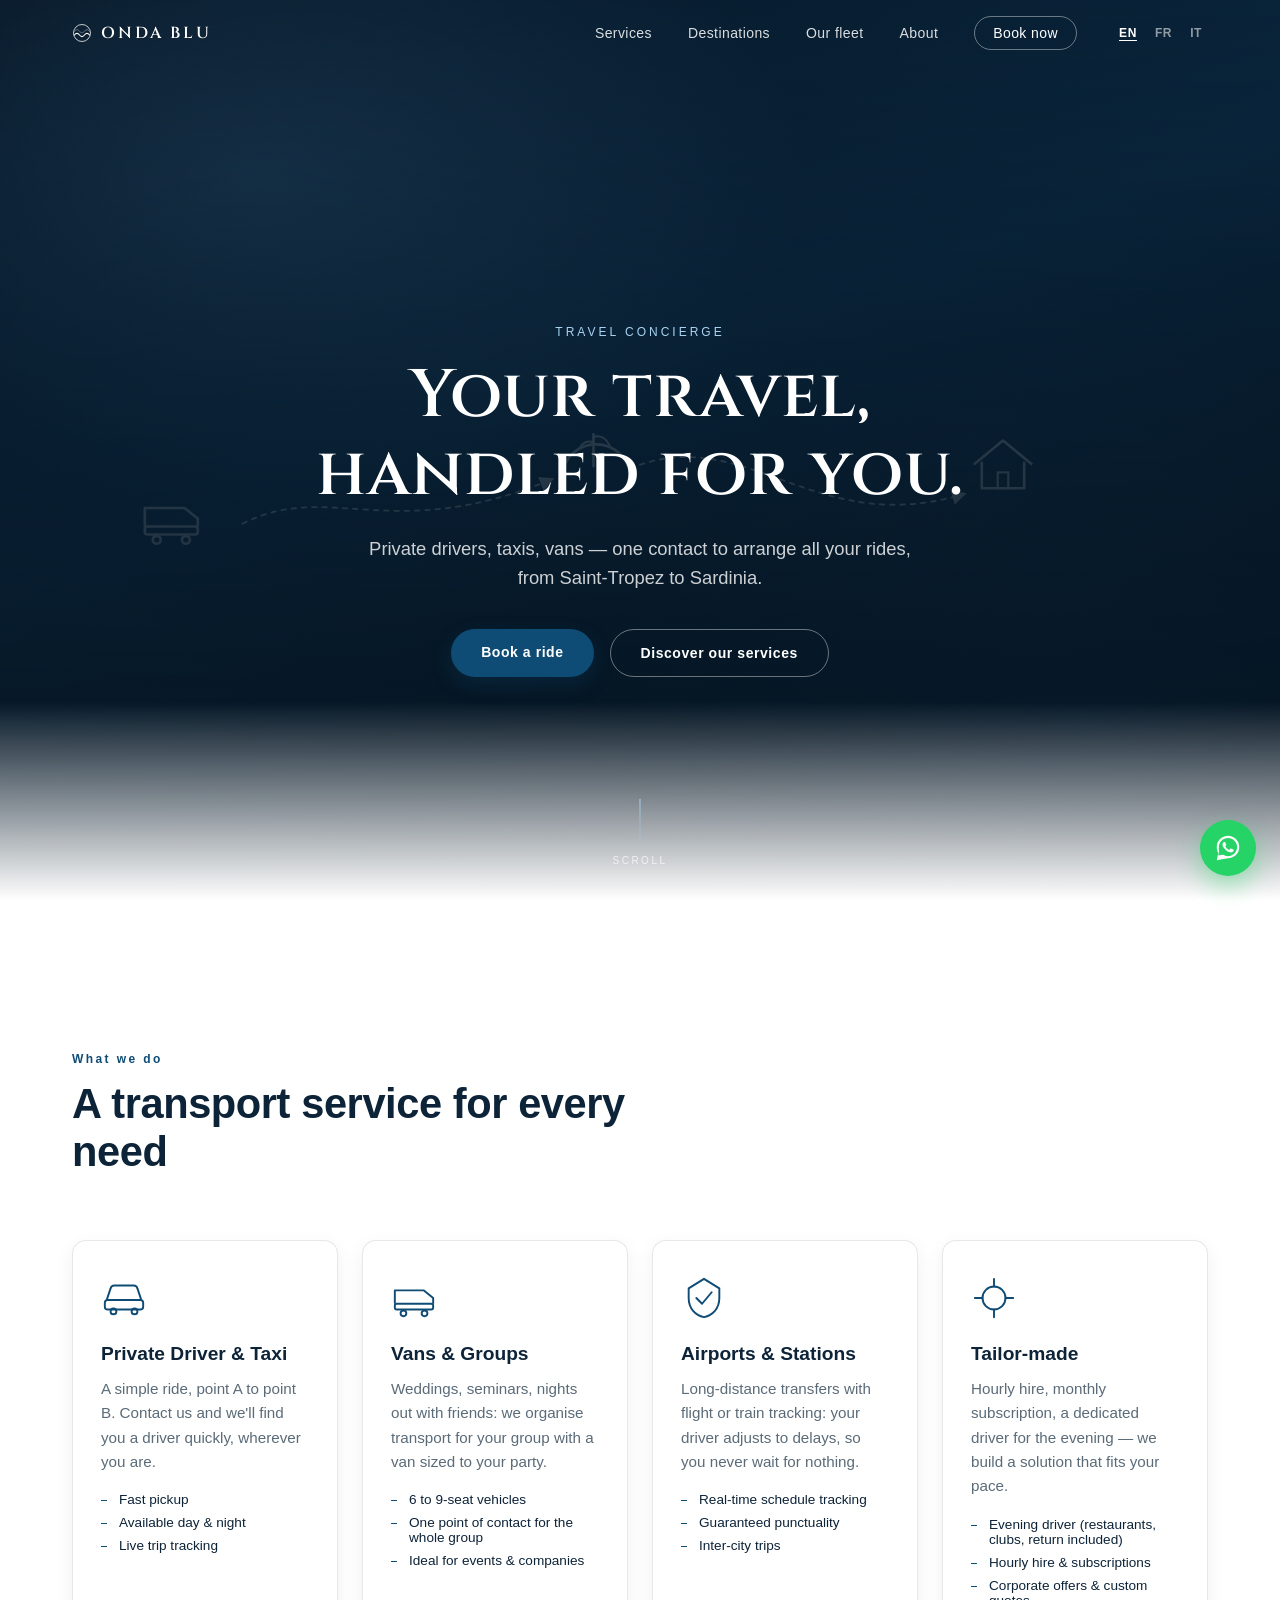
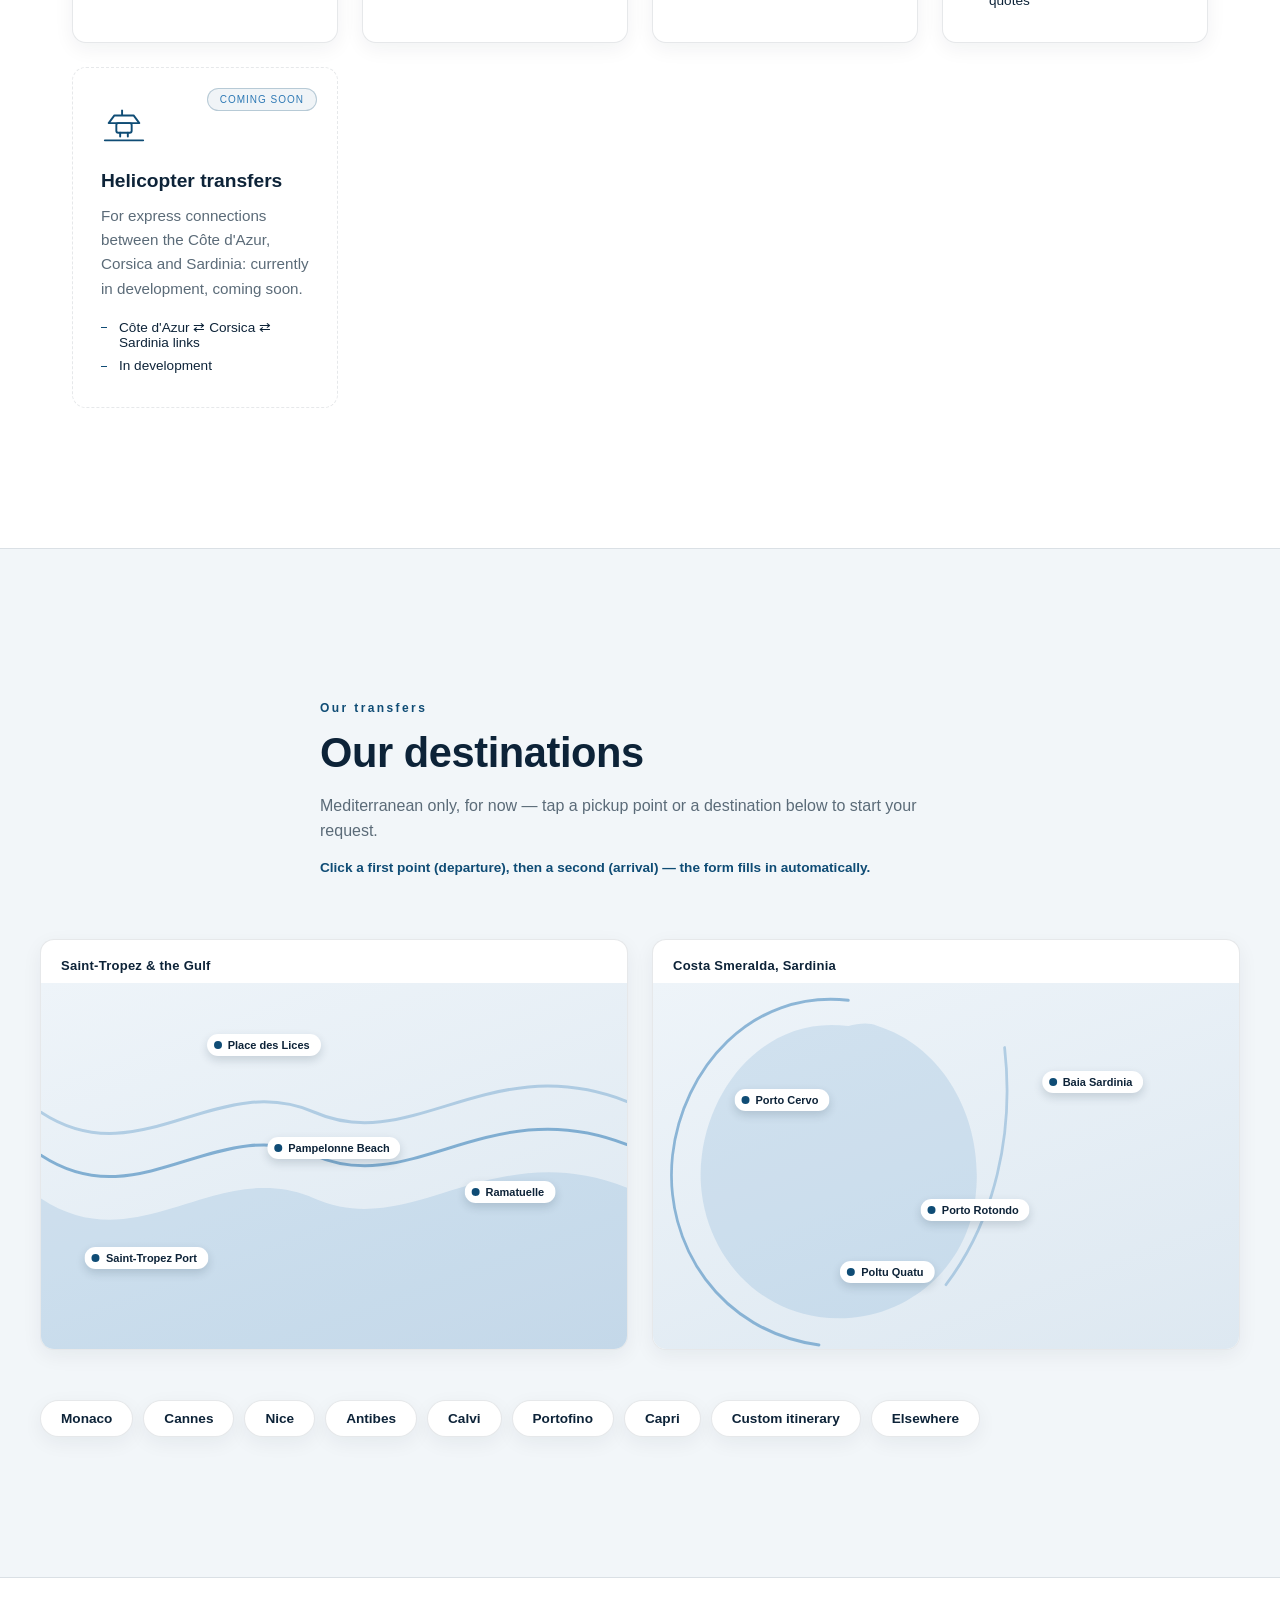
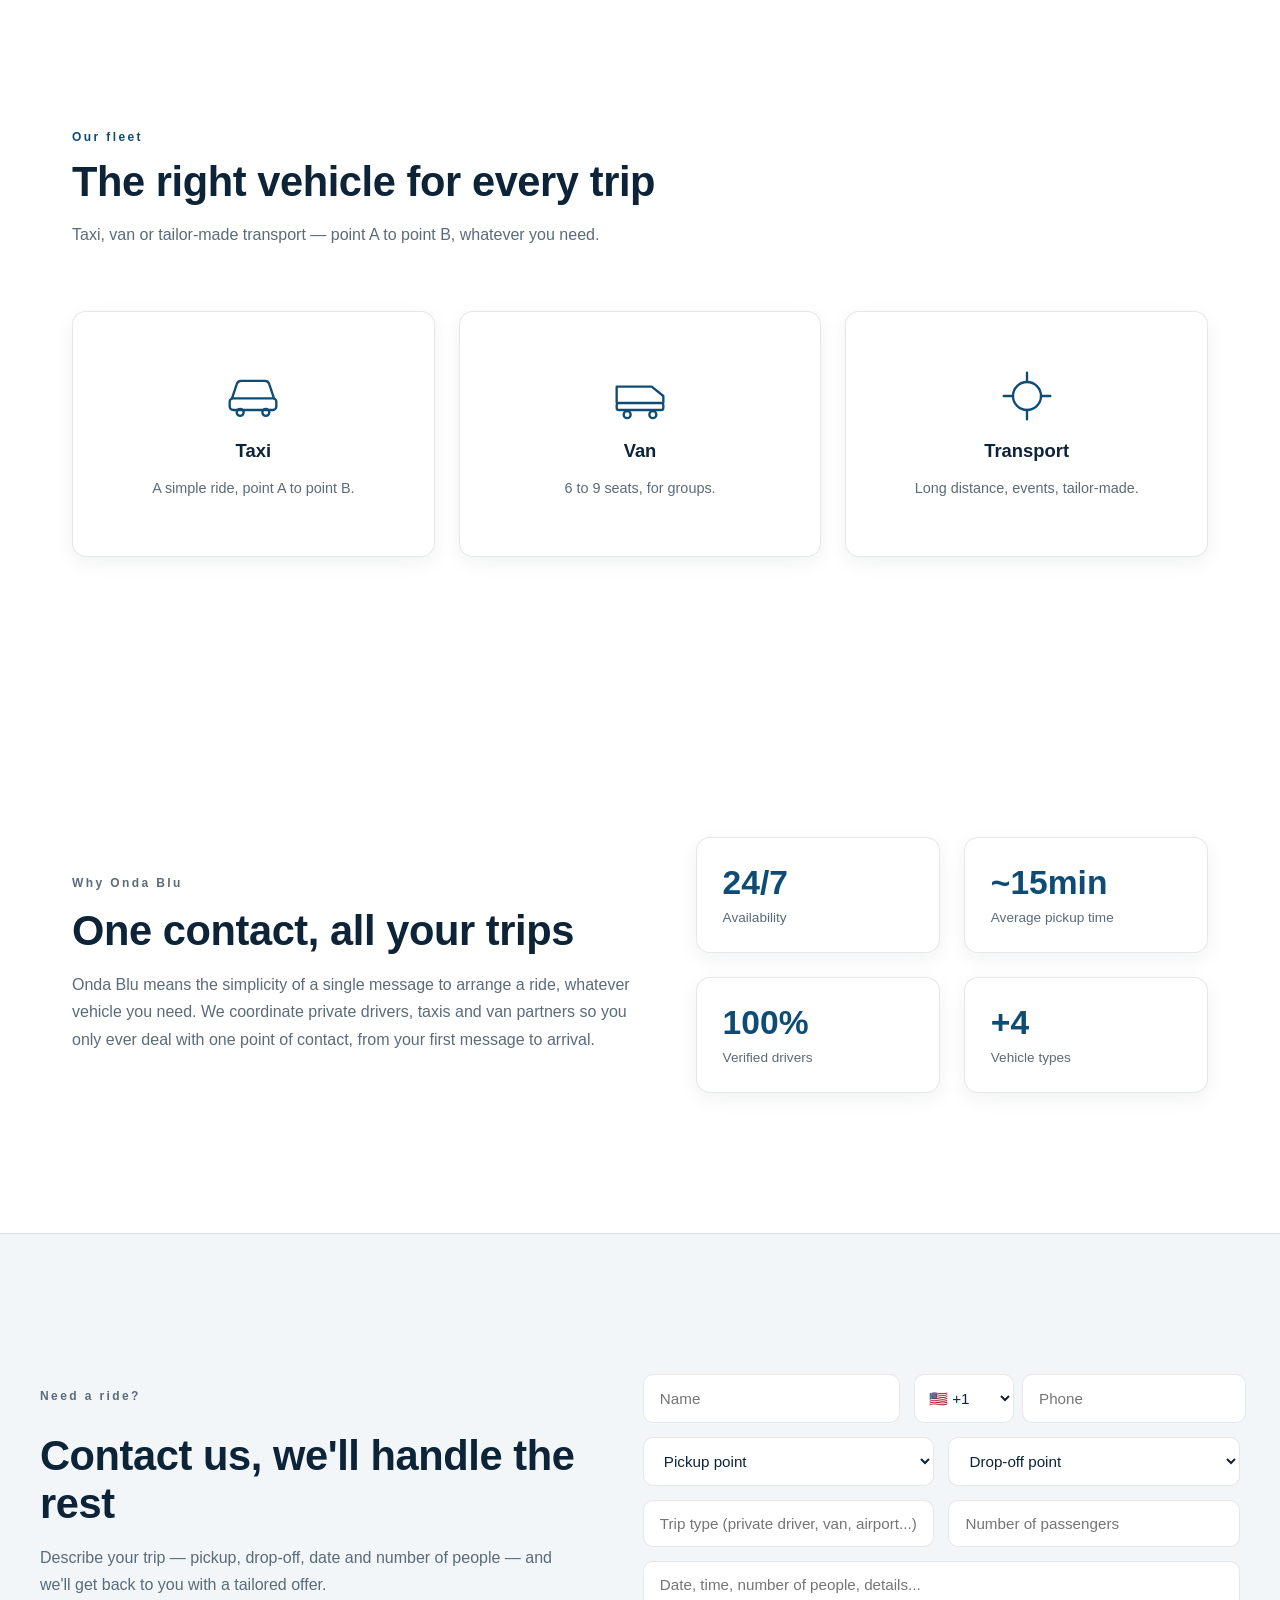
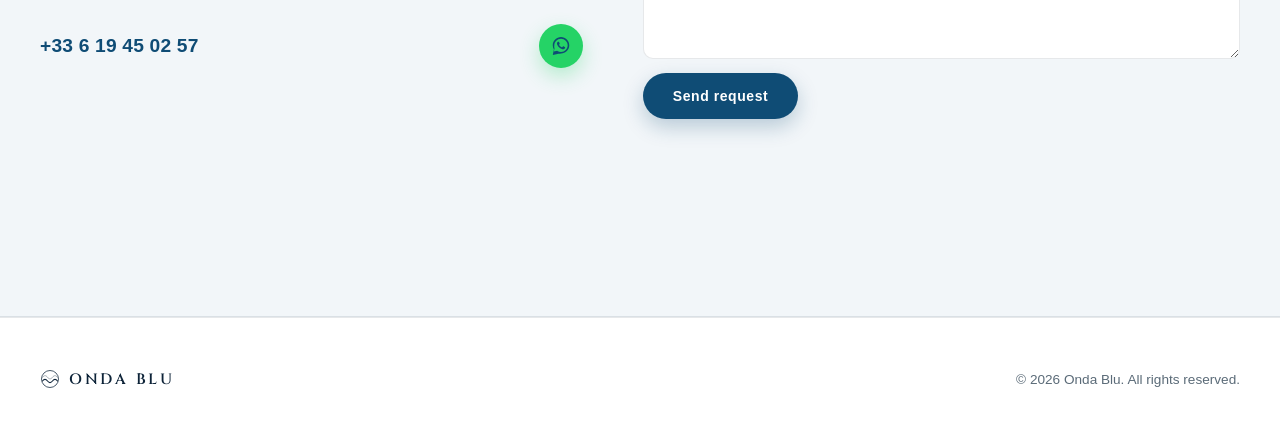
==== commit f0d34950: "Fill out fleet cards and add staggered scroll-reveal cascade Fleet section felt empty with just an i" ====
--- a/index.html
+++ b/index.html
@@ -246,18 +246,21 @@
           <svg viewBox="0 0 48 48" fill="none"><path d="M6 26l4-12a4 4 0 0 1 4-3h20a4 4 0 0 1 4 3l4 12" stroke="currentColor" stroke-width="2" stroke-linejoin="round"/><rect x="4" y="26" width="40" height="10" rx="3" stroke="currentColor" stroke-width="2"/><circle cx="13" cy="38" r="3" stroke="currentColor" stroke-width="2"/><circle cx="35" cy="38" r="3" stroke="currentColor" stroke-width="2"/></svg>
         </div>
         <span data-i18n="flotte.tag1">Taxi</span>
+        <p data-i18n="flotte.desc1">A simple ride, point A to point B.</p>
       </div>
       <div class="fleet-item reveal">
         <div class="fleet-icon">
           <svg viewBox="0 0 48 48" fill="none"><path d="M4 30V16h30l10 8v6" stroke="currentColor" stroke-width="2" stroke-linejoin="round"/><rect x="4" y="30" width="40" height="6" rx="2" stroke="currentColor" stroke-width="2"/><circle cx="13" cy="40" r="3" stroke="currentColor" stroke-width="2"/><circle cx="35" cy="40" r="3" stroke="currentColor" stroke-width="2"/></svg>
         </div>
         <span data-i18n="flotte.tag2">Van</span>
+        <p data-i18n="flotte.desc2">6 to 9 seats, for groups.</p>
       </div>
       <div class="fleet-item reveal">
         <div class="fleet-icon">
           <svg viewBox="0 0 48 48" fill="none"><path d="M24 4v8M24 36v8M4 24h8M36 24h8" stroke="currentColor" stroke-width="2" stroke-linecap="round"/><circle cx="24" cy="24" r="12" stroke="currentColor" stroke-width="2"/></svg>
         </div>
         <span data-i18n="flotte.tag3">Transport</span>
+        <p data-i18n="flotte.desc3">Long distance, events, tailor-made.</p>
       </div>
     </div>
   </section>
@@ -271,20 +274,20 @@
           vehicle you need. We coordinate private drivers, taxis and van partners so you only ever deal with
           one point of contact, from your first message to arrival.</p>
       </div>
-      <div class="stats reveal">
-        <div class="stat">
+      <div class="stats">
+        <div class="stat reveal">
           <span class="stat-num">24/7</span>
           <span class="stat-label" data-i18n="about.stat1">Availability</span>
         </div>
-        <div class="stat">
+        <div class="stat reveal">
           <span class="stat-num">~15min</span>
           <span class="stat-label" data-i18n="about.stat2">Average pickup time</span>
         </div>
-        <div class="stat">
+        <div class="stat reveal">
           <span class="stat-num">100%</span>
           <span class="stat-label" data-i18n="about.stat3">Verified drivers</span>
         </div>
-        <div class="stat">
+        <div class="stat reveal">
           <span class="stat-num">+4</span>
           <span class="stat-label" data-i18n="about.stat4">Vehicle types</span>
         </div>
--- a/css/style.css
+++ b/css/style.css
@@ -521,21 +521,20 @@
 /* Fleet — simple categories */
 .fleet-simple {
   display: grid;
-  grid-template-columns: repeat(auto-fit, minmax(180px, 1fr));
+  grid-template-columns: repeat(auto-fit, minmax(240px, 1fr));
   gap: 24px;
-  max-width: 720px;
 }
 .fleet-item {
   display: flex;
   flex-direction: column;
   align-items: center;
-  gap: 14px;
-  padding: 32px 20px;
+  text-align: center;
+  gap: 16px;
+  padding: 56px 32px;
   background: #fff;
   border: 1px solid var(--line);
   border-radius: var(--radius);
   box-shadow: var(--shadow);
-  font-weight: 600;
   transition: transform .3s var(--ease), border-color .3s, box-shadow .3s;
 }
 .fleet-item:hover {
@@ -544,10 +543,17 @@
   box-shadow: var(--shadow-hover);
 }
 .fleet-icon {
-  width: 40px; height: 40px;
+  width: 56px; height: 56px;
   color: var(--accent);
 }
 .fleet-icon svg { width: 100%; height: 100%; }
+.fleet-item span { font-size: 1.15rem; font-weight: 700; }
+.fleet-item p {
+  margin: 0;
+  color: var(--muted);
+  font-size: .9rem;
+  line-height: 1.5;
+}
 
 /* About */
 .about-grid {
@@ -670,13 +676,25 @@
 /* Reveal animations */
 .reveal {
   opacity: 0;
-  transform: translateY(28px);
-  transition: opacity .8s var(--ease), transform .8s var(--ease);
+  transform: translateY(28px) scale(.97);
+  transition: opacity .7s var(--ease), transform .7s var(--ease);
 }
 .reveal.in-view {
   opacity: 1;
-  transform: translateY(0);
-}
+  transform: translateY(0) scale(1);
+}
+
+/* Staggered cascade for grid/row items — each child reveals a beat after the previous one */
+.services-grid > .reveal:nth-child(2) { transition-delay: .08s; }
+.services-grid > .reveal:nth-child(3) { transition-delay: .16s; }
+.services-grid > .reveal:nth-child(4) { transition-delay: .24s; }
+.services-grid > .reveal:nth-child(5) { transition-delay: .32s; }
+.fleet-simple > .reveal:nth-child(2) { transition-delay: .1s; }
+.fleet-simple > .reveal:nth-child(3) { transition-delay: .2s; }
+.maps-grid > .reveal:nth-child(2) { transition-delay: .12s; }
+.stats > .reveal:nth-child(2) { transition-delay: .07s; }
+.stats > .reveal:nth-child(3) { transition-delay: .14s; }
+.stats > .reveal:nth-child(4) { transition-delay: .21s; }
 
 /* Responsive */
 @media (max-width: 860px) {
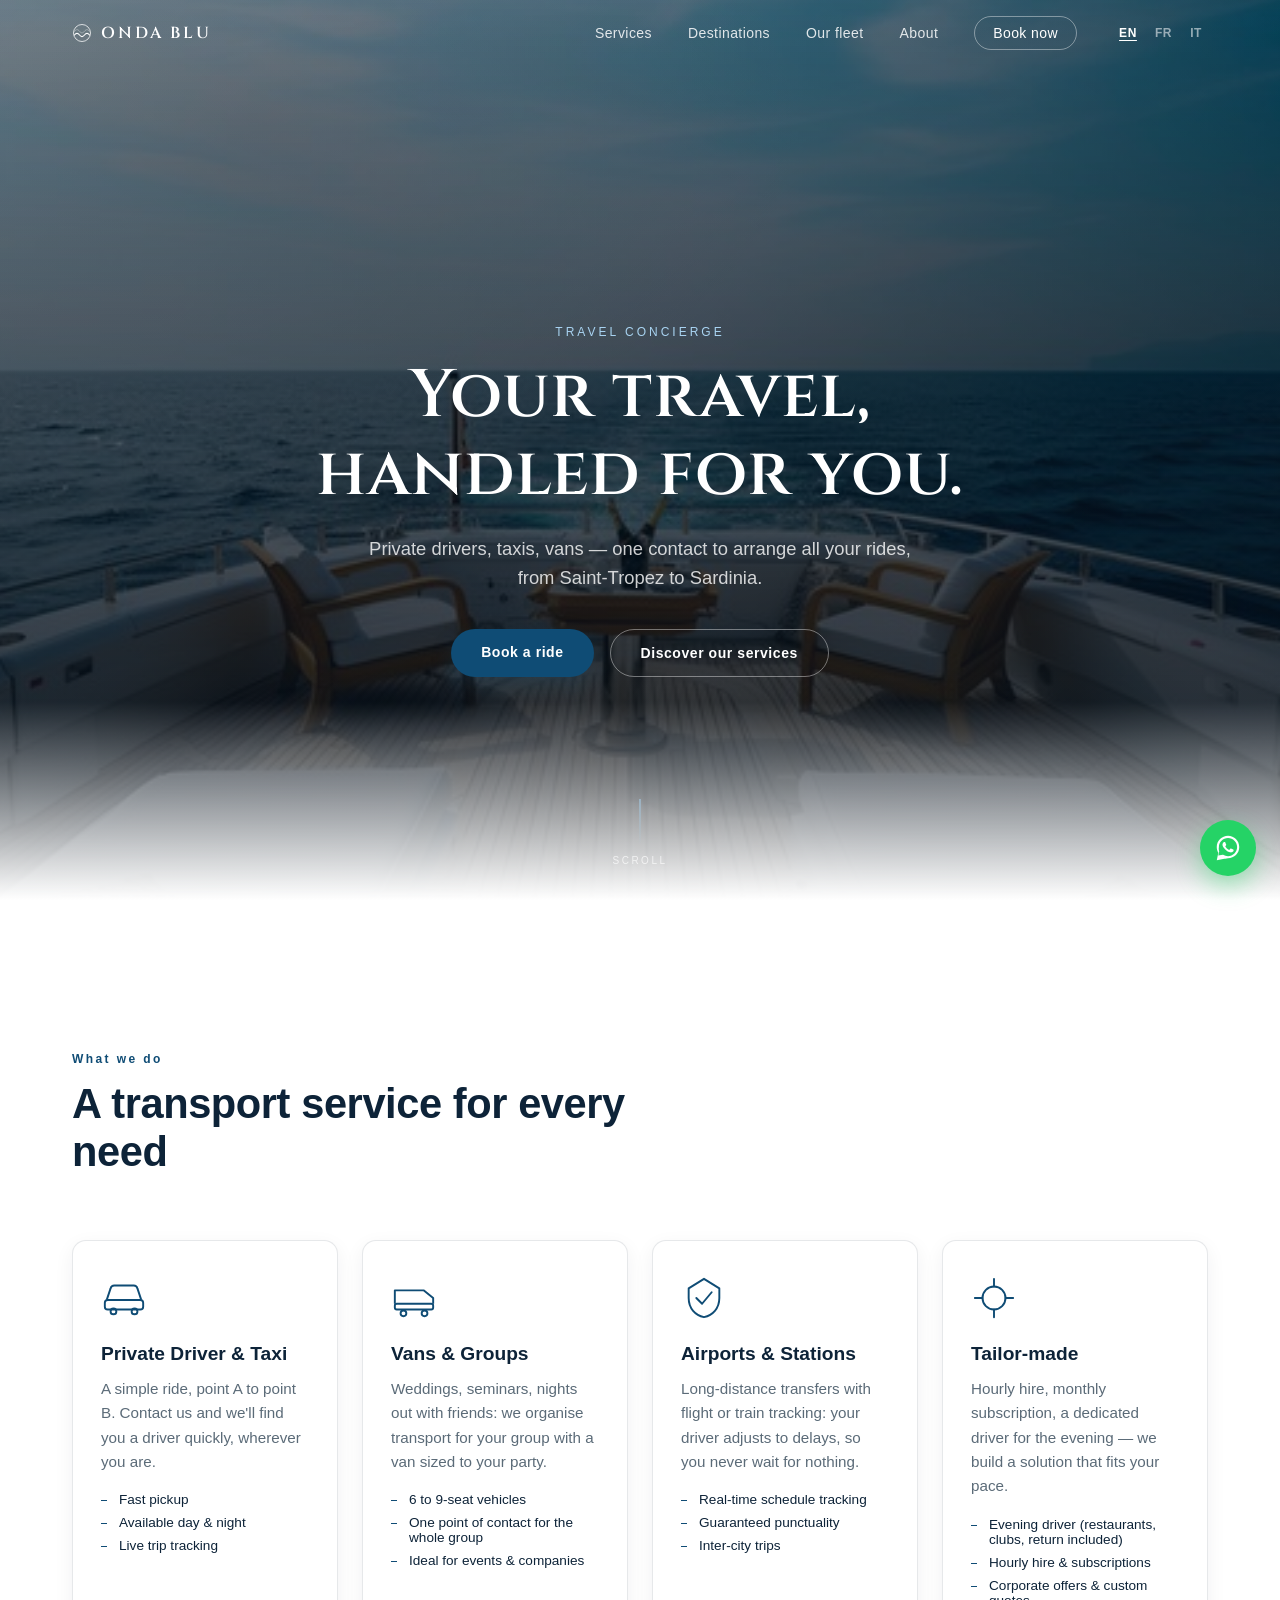
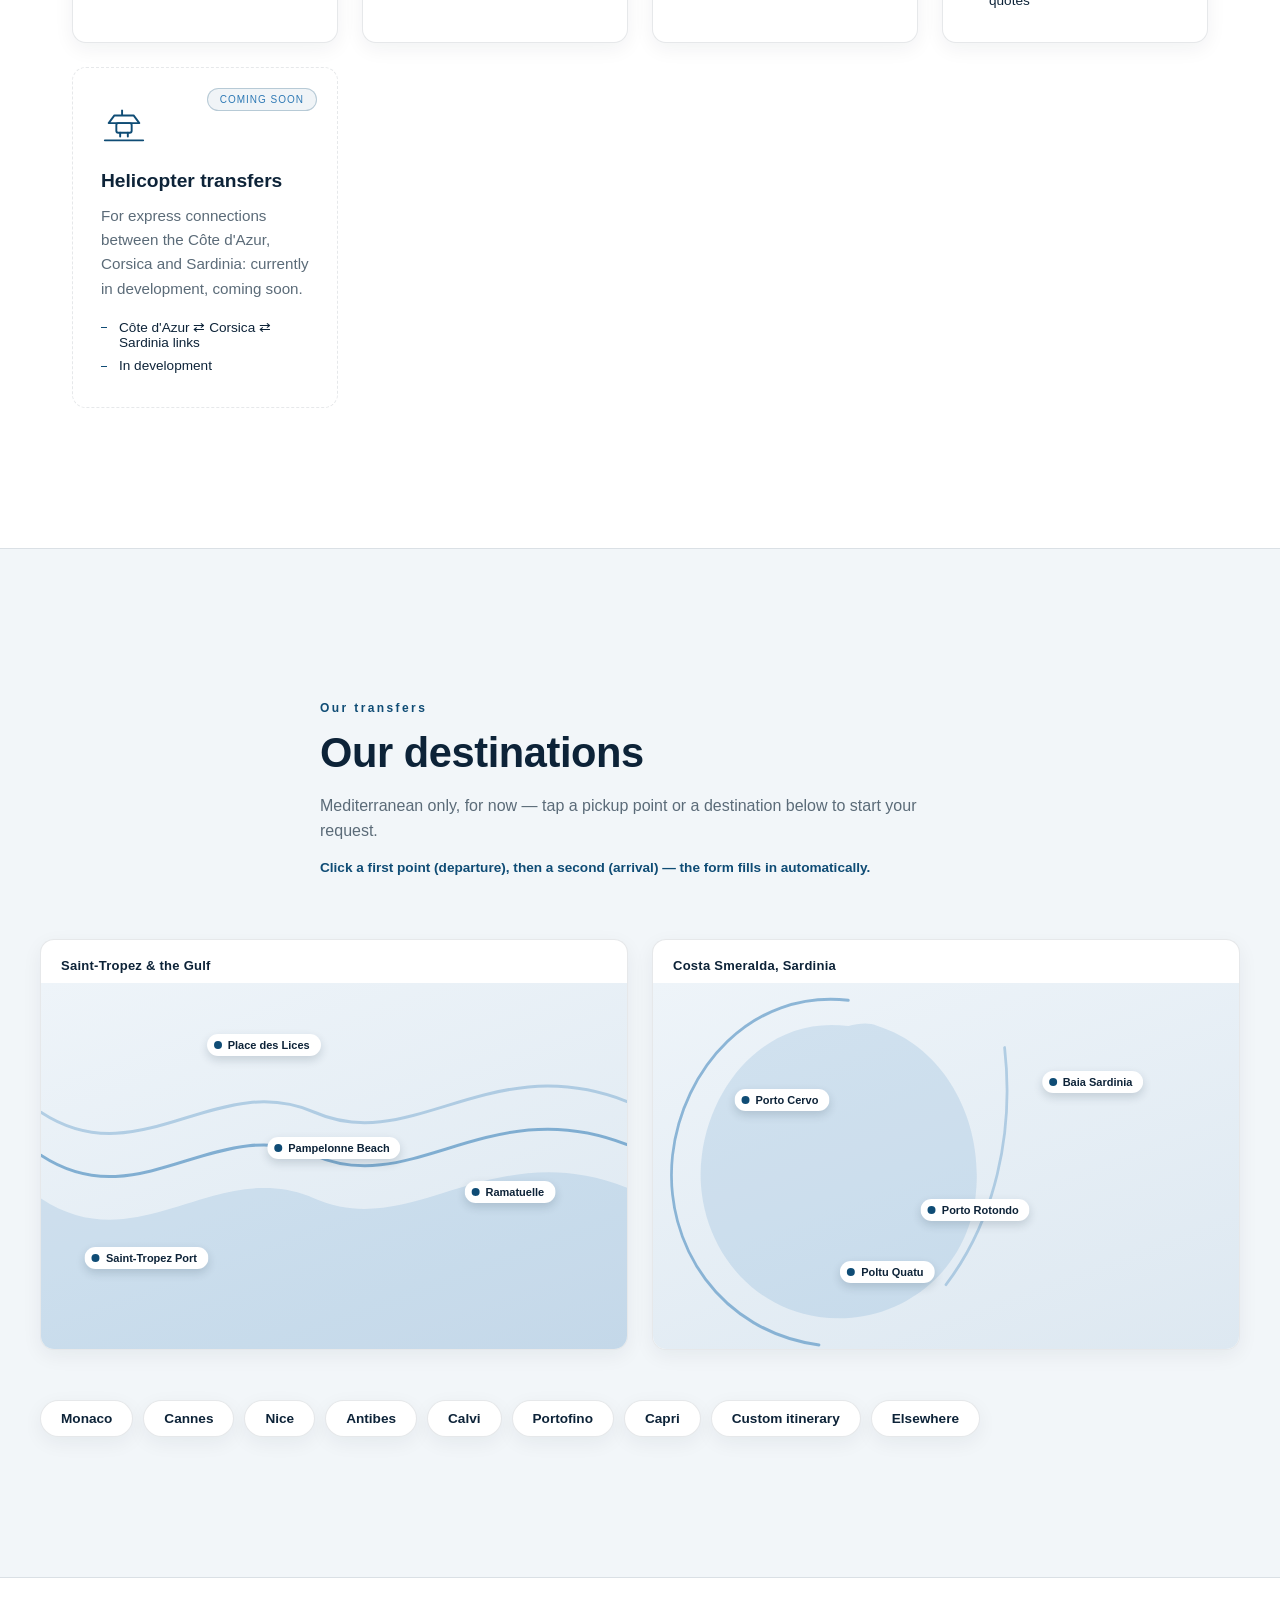
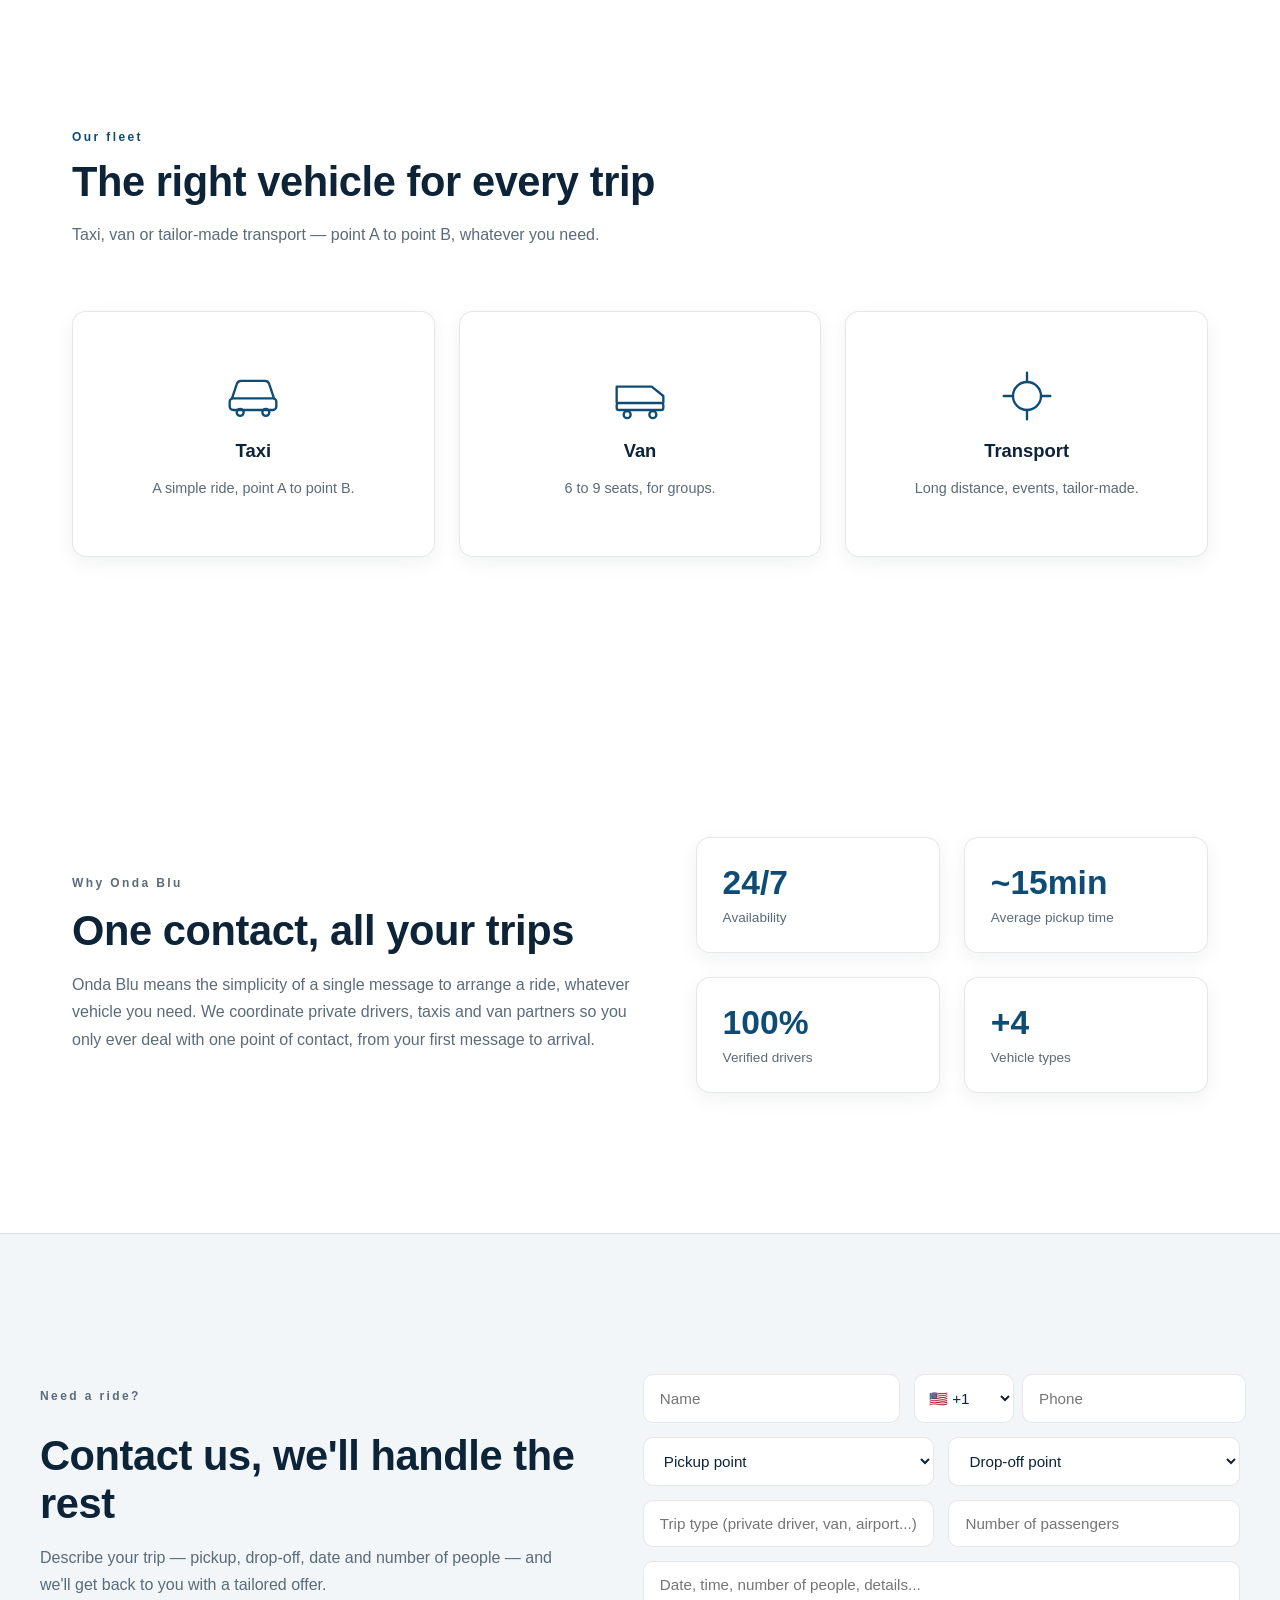
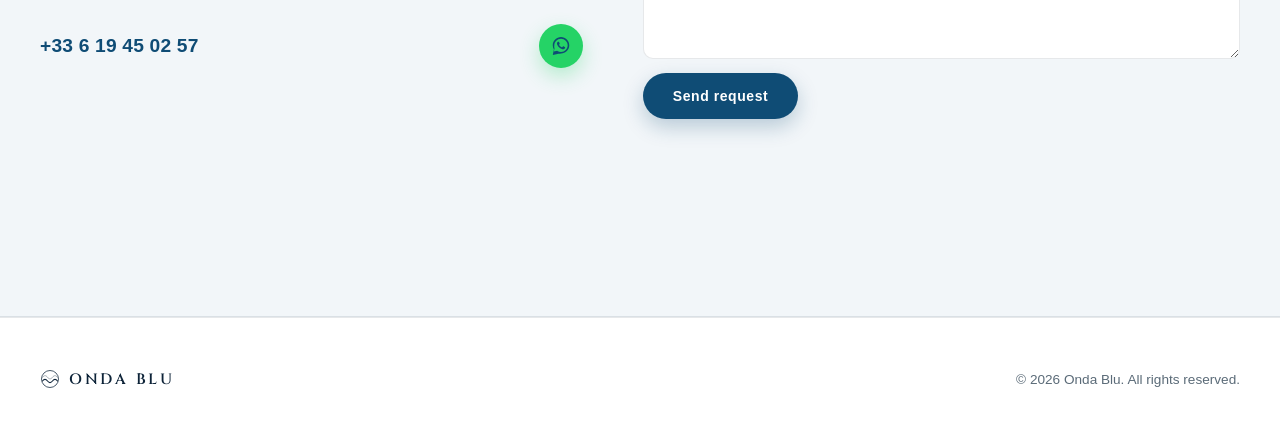
==== commit 49f4f854: "Use real yacht photo as hero background Replace the flat navy gradient (and the line-art illustratio" ====
--- a/index.html
+++ b/index.html
@@ -5,11 +5,49 @@
 <meta name="viewport" content="width=device-width, initial-scale=1.0">
 <title>Onda Blu — Travel Concierge</title>
 <meta name="description" content="Onda Blu: one contact to arrange all your rides — private driver, taxi, van, airport and long-distance transfers across the Mediterranean.">
-<link rel="icon" href="data:,">
+<link rel="canonical" href="https://angeltomas007.github.io/Onda-Blu/">
+<meta name="theme-color" content="#0f4c75">
+
+<link rel="icon" type="image/svg+xml" href="assets/img/favicon.svg">
+<link rel="mask-icon" href="assets/img/favicon.svg" color="#0f4c75">
+
+<!-- Open Graph / social sharing preview -->
+<meta property="og:type" content="website">
+<meta property="og:site_name" content="Onda Blu">
+<meta property="og:title" content="Onda Blu — Travel Concierge">
+<meta property="og:description" content="One contact to arrange all your rides — private driver, taxi, van, airport and long-distance transfers across the Mediterranean.">
+<meta property="og:url" content="https://angeltomas007.github.io/Onda-Blu/">
+<meta property="og:image" content="https://angeltomas007.github.io/Onda-Blu/assets/img/og-image.png">
+<meta property="og:image:width" content="1200">
+<meta property="og:image:height" content="630">
+<meta name="twitter:card" content="summary_large_image">
+<meta name="twitter:title" content="Onda Blu — Travel Concierge">
+<meta name="twitter:description" content="One contact to arrange all your rides — private driver, taxi, van, airport and long-distance transfers across the Mediterranean.">
+<meta name="twitter:image" content="https://angeltomas007.github.io/Onda-Blu/assets/img/og-image.png">
+
 <link rel="preconnect" href="https://fonts.googleapis.com">
 <link rel="preconnect" href="https://fonts.gstatic.com" crossorigin>
 <link href="https://fonts.googleapis.com/css2?family=Cinzel:wght@500;600;700&display=swap" rel="stylesheet">
 <link rel="stylesheet" href="css/style.css">
+
+<script type="application/ld+json">
+{
+  "@context": "https://schema.org",
+  "@type": "TaxiService",
+  "name": "Onda Blu",
+  "description": "Travel concierge for private driver, taxi, van, airport and long-distance transfers across the Mediterranean.",
+  "url": "https://angeltomas007.github.io/Onda-Blu/",
+  "telephone": "+33619450257",
+  "areaServed": [
+    { "@type": "Place", "name": "Saint-Tropez" },
+    { "@type": "Place", "name": "Costa Smeralda, Sardinia" },
+    { "@type": "Place", "name": "Monaco" },
+    { "@type": "Place", "name": "Cannes" },
+    { "@type": "Place", "name": "Nice" }
+  ],
+  "openingHours": "Mo-Su 00:00-23:59"
+}
+</script>
 </head>
 <body>
 
@@ -39,31 +77,6 @@
 
 <header id="home" class="hero">
   <div class="hero-bg" id="hero-bg"></div>
-  <svg class="hero-illustration" viewBox="0 0 1600 400" preserveAspectRatio="xMidYMid meet" fill="none" aria-hidden="true">
-    <defs>
-      <marker id="routeArrow" viewBox="0 0 10 10" refX="8" refY="5" markerWidth="8" markerHeight="8" orient="auto-start-reverse">
-        <path d="M0,0 L10,5 L0,10 Z" fill="currentColor"/>
-      </marker>
-    </defs>
-    <path class="hero-route" d="M260,300 C380,240 460,330 680,240" stroke="currentColor" stroke-width="2.5" stroke-linecap="round" marker-end="url(#routeArrow)"/>
-    <path class="hero-route" d="M800,220 C950,170 1040,320 1240,260" stroke="currentColor" stroke-width="2.5" stroke-linecap="round" marker-end="url(#routeArrow)"/>
-    <g class="hero-icon" transform="translate(120,250) scale(1.8)">
-      <path d="M4 30V16h30l10 8v6" stroke="currentColor" stroke-width="2" stroke-linejoin="round"/>
-      <rect x="4" y="30" width="40" height="6" rx="2" stroke="currentColor" stroke-width="2"/>
-      <circle cx="13" cy="40" r="3" stroke="currentColor" stroke-width="2"/>
-      <circle cx="35" cy="40" r="3" stroke="currentColor" stroke-width="2"/>
-    </g>
-    <g class="hero-icon" transform="translate(690,150) scale(1.8)">
-      <path d="M4 40c8-22 40-22 48 0" stroke="currentColor" stroke-width="2" stroke-linecap="round"/>
-      <path d="M26 40V16" stroke="currentColor" stroke-width="2" stroke-linecap="round"/>
-      <path d="M26 18c6-2 10 2 12 6M26 22c-5-2-9 1-11 5" stroke="currentColor" stroke-width="1.6" stroke-linecap="round"/>
-    </g>
-    <g class="hero-icon" transform="translate(1250,180) scale(1.8)">
-      <path d="M2 22L24 4l22 18" stroke="currentColor" stroke-width="2" stroke-linejoin="round"/>
-      <path d="M8 20v20h32V20" stroke="currentColor" stroke-width="2" stroke-linejoin="round"/>
-      <rect x="20" y="28" width="8" height="12" stroke="currentColor" stroke-width="1.6"/>
-    </g>
-  </svg>
   <div class="hero-overlay"></div>
   <div class="hero-content">
     <p class="hero-kicker reveal" data-i18n="hero.kicker">TRAVEL CONCIERGE</p>
@@ -313,7 +326,7 @@
       </div>
       <form class="contact-form reveal" id="contact-form">
         <div class="form-row">
-          <input type="text" name="name" data-i18n-placeholder="form.name" placeholder="Name" required>
+          <input type="text" name="name" data-i18n-placeholder="form.name" data-i18n-aria="form.name" placeholder="Name" aria-label="Name" required>
           <div class="phone-group">
             <select name="phoneCountry" aria-label="Country code">
               <option value="+33" selected>🇫🇷 +33</option>
@@ -329,11 +342,11 @@
               <option value="+971">🇦🇪 +971</option>
               <option value="+7">🇷🇺 +7</option>
             </select>
-            <input type="tel" name="phone" data-i18n-placeholder="form.phone" placeholder="Phone" required>
+            <input type="tel" name="phone" data-i18n-placeholder="form.phone" data-i18n-aria="form.phone" placeholder="Phone" aria-label="Phone" required>
           </div>
         </div>
         <div class="form-row">
-          <select name="from" required>
+          <select name="from" data-i18n-aria="form.fromPlaceholder" aria-label="Pickup point" required>
             <option value="" data-i18n="form.fromPlaceholder">Pickup point</option>
             <optgroup data-i18n-label="map.sttropez.title" label="Saint-Tropez &amp; the Gulf">
               <option data-i18n="map.sttropez.pin1">Saint-Tropez Port</option>
@@ -360,7 +373,7 @@
               <option data-i18n="form.otherOption">Other (please specify below)</option>
             </optgroup>
           </select>
-          <select name="to" required>
+          <select name="to" data-i18n-aria="form.toPlaceholder" aria-label="Drop-off point" required>
             <option value="" data-i18n="form.toPlaceholder">Drop-off point</option>
             <optgroup data-i18n-label="map.sttropez.title" label="Saint-Tropez &amp; the Gulf">
               <option data-i18n="map.sttropez.pin1">Saint-Tropez Port</option>
@@ -389,10 +402,10 @@
           </select>
         </div>
         <div class="form-row">
-          <input type="text" name="subject" data-i18n-placeholder="form.subject" placeholder="Trip type (private driver, van, airport...)">
-          <input type="number" name="passengers" min="1" data-i18n-placeholder="form.passengers" placeholder="Number of passengers">
-        </div>
-        <textarea name="message" rows="4" data-i18n-placeholder="form.message" placeholder="Date, time, number of people, details..." required></textarea>
+          <input type="text" name="subject" data-i18n-placeholder="form.subject" data-i18n-aria="form.subject" placeholder="Trip type (private driver, van, airport...)" aria-label="Trip type (private driver, van, airport...)">
+          <input type="number" name="passengers" min="1" data-i18n-placeholder="form.passengers" data-i18n-aria="form.passengers" placeholder="Number of passengers" aria-label="Number of passengers">
+        </div>
+        <textarea name="message" rows="4" data-i18n-placeholder="form.message" data-i18n-aria="form.message" placeholder="Date, time, number of people, details..." aria-label="Date, time, number of people, details..." required></textarea>
         <button type="submit" class="btn btn-primary" data-i18n="form.submit">Send request</button>
         <p class="form-note" id="form-note"></p>
       </form>
--- a/css/style.css
+++ b/css/style.css
@@ -144,28 +144,20 @@
 .hero-bg {
   position: absolute;
   inset: -10% -10% -10% -10%;
+  background-image: url('../assets/img/hero-yacht.jpg'),
+    linear-gradient(160deg, #071523 0%, #0b2a44 45%, #04101a 100%);
+  background-size: cover, cover;
+  background-position: center, center;
+  background-repeat: no-repeat, no-repeat;
+  will-change: transform;
+}
+.hero-bg::before {
+  content: "";
+  position: absolute;
+  inset: 0;
   background:
-    radial-gradient(60% 50% at 25% 25%, rgba(90,150,200,0.20), transparent 60%),
-    radial-gradient(55% 60% at 80% 75%, rgba(20,60,100,0.28), transparent 60%),
-    linear-gradient(160deg, #071523 0%, #0b2a44 45%, #04101a 100%);
-  will-change: transform;
-}
-.hero-illustration {
-  position: absolute;
-  left: 50%;
-  top: 50%;
-  transform: translate(-50%, -50%);
-  width: min(1300px, 92%);
-  height: 340px;
-  color: #fff;
-  opacity: 0.22;
-}
-.hero-illustration .hero-route {
-  stroke-dasharray: 6 8;
-  animation: hero-route-dash 3.4s linear infinite;
-}
-@keyframes hero-route-dash {
-  to { stroke-dashoffset: -28; }
+    radial-gradient(60% 50% at 25% 20%, rgba(7,21,35,0.15), transparent 60%),
+    linear-gradient(160deg, rgba(4,16,26,0.35) 0%, rgba(4,16,26,0.5) 60%, rgba(4,16,26,0.65) 100%);
 }
 .hero-overlay {
   position: absolute; inset: 0;
